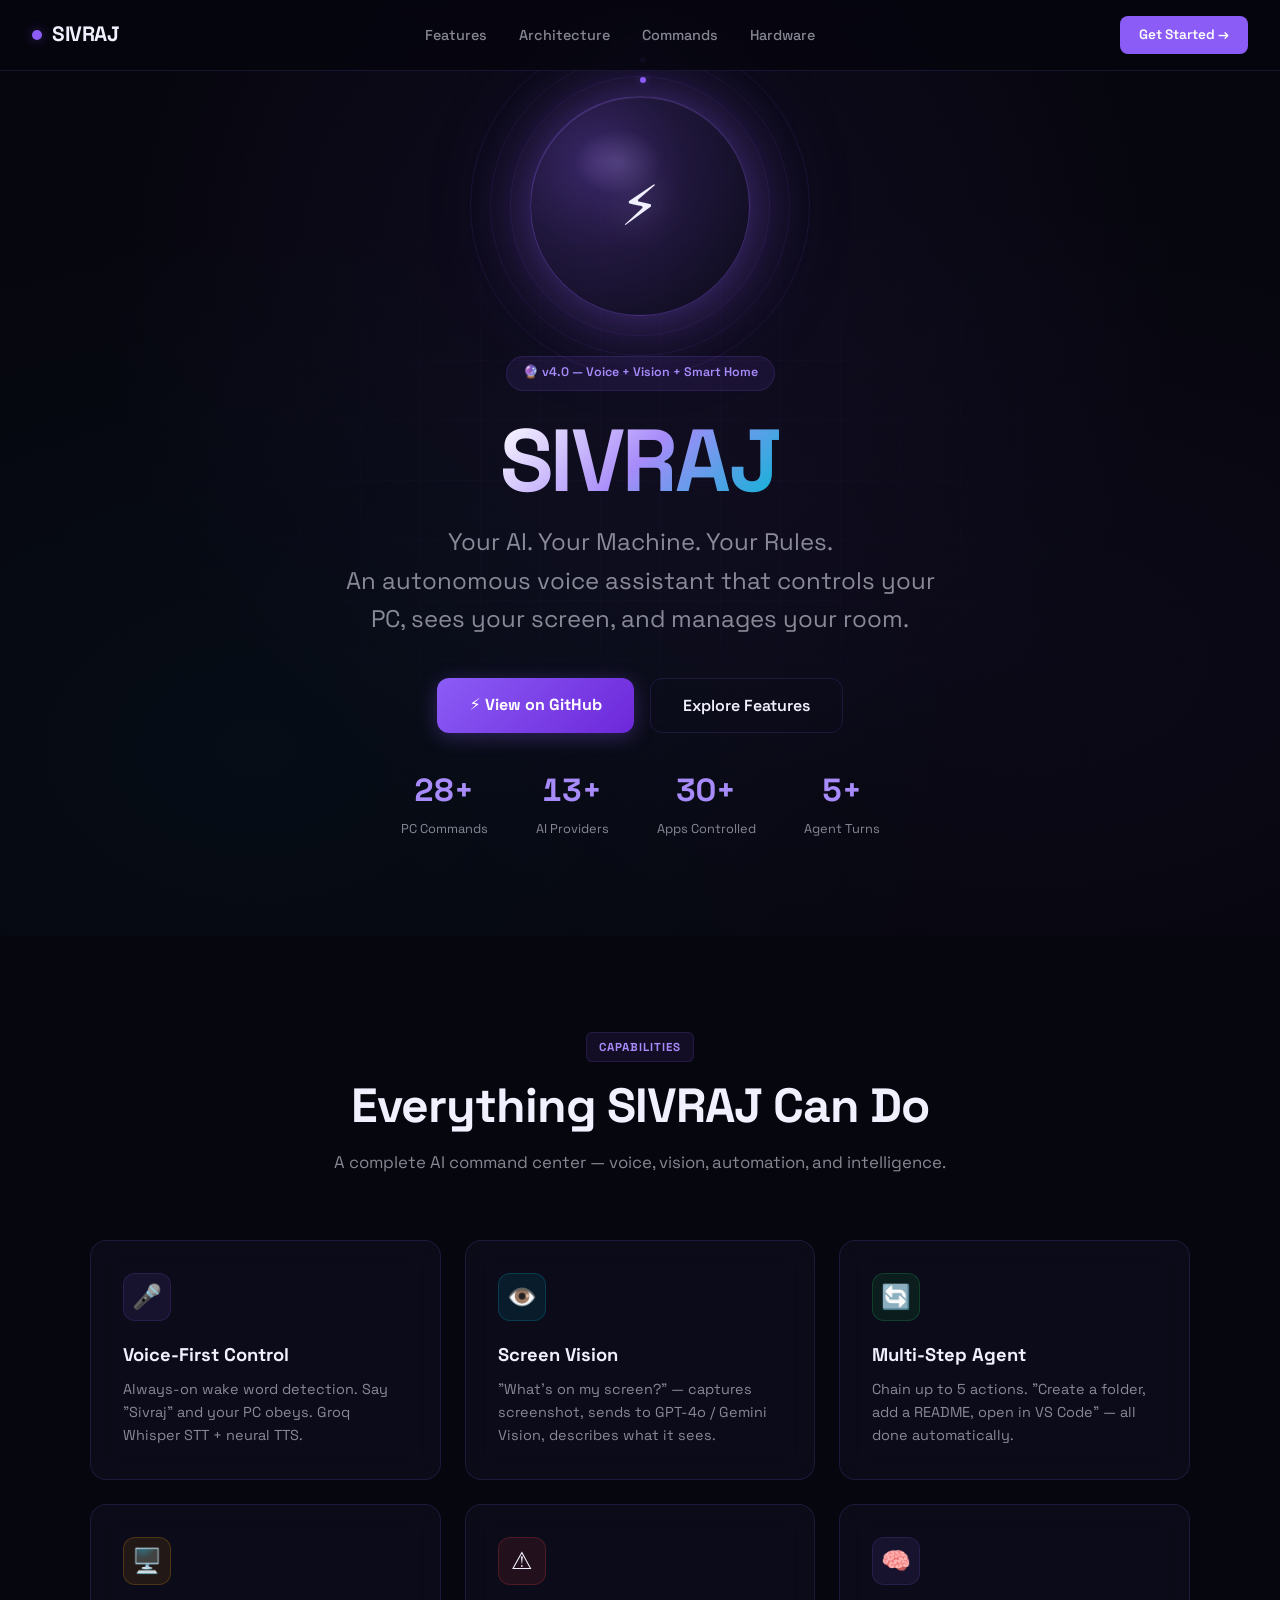
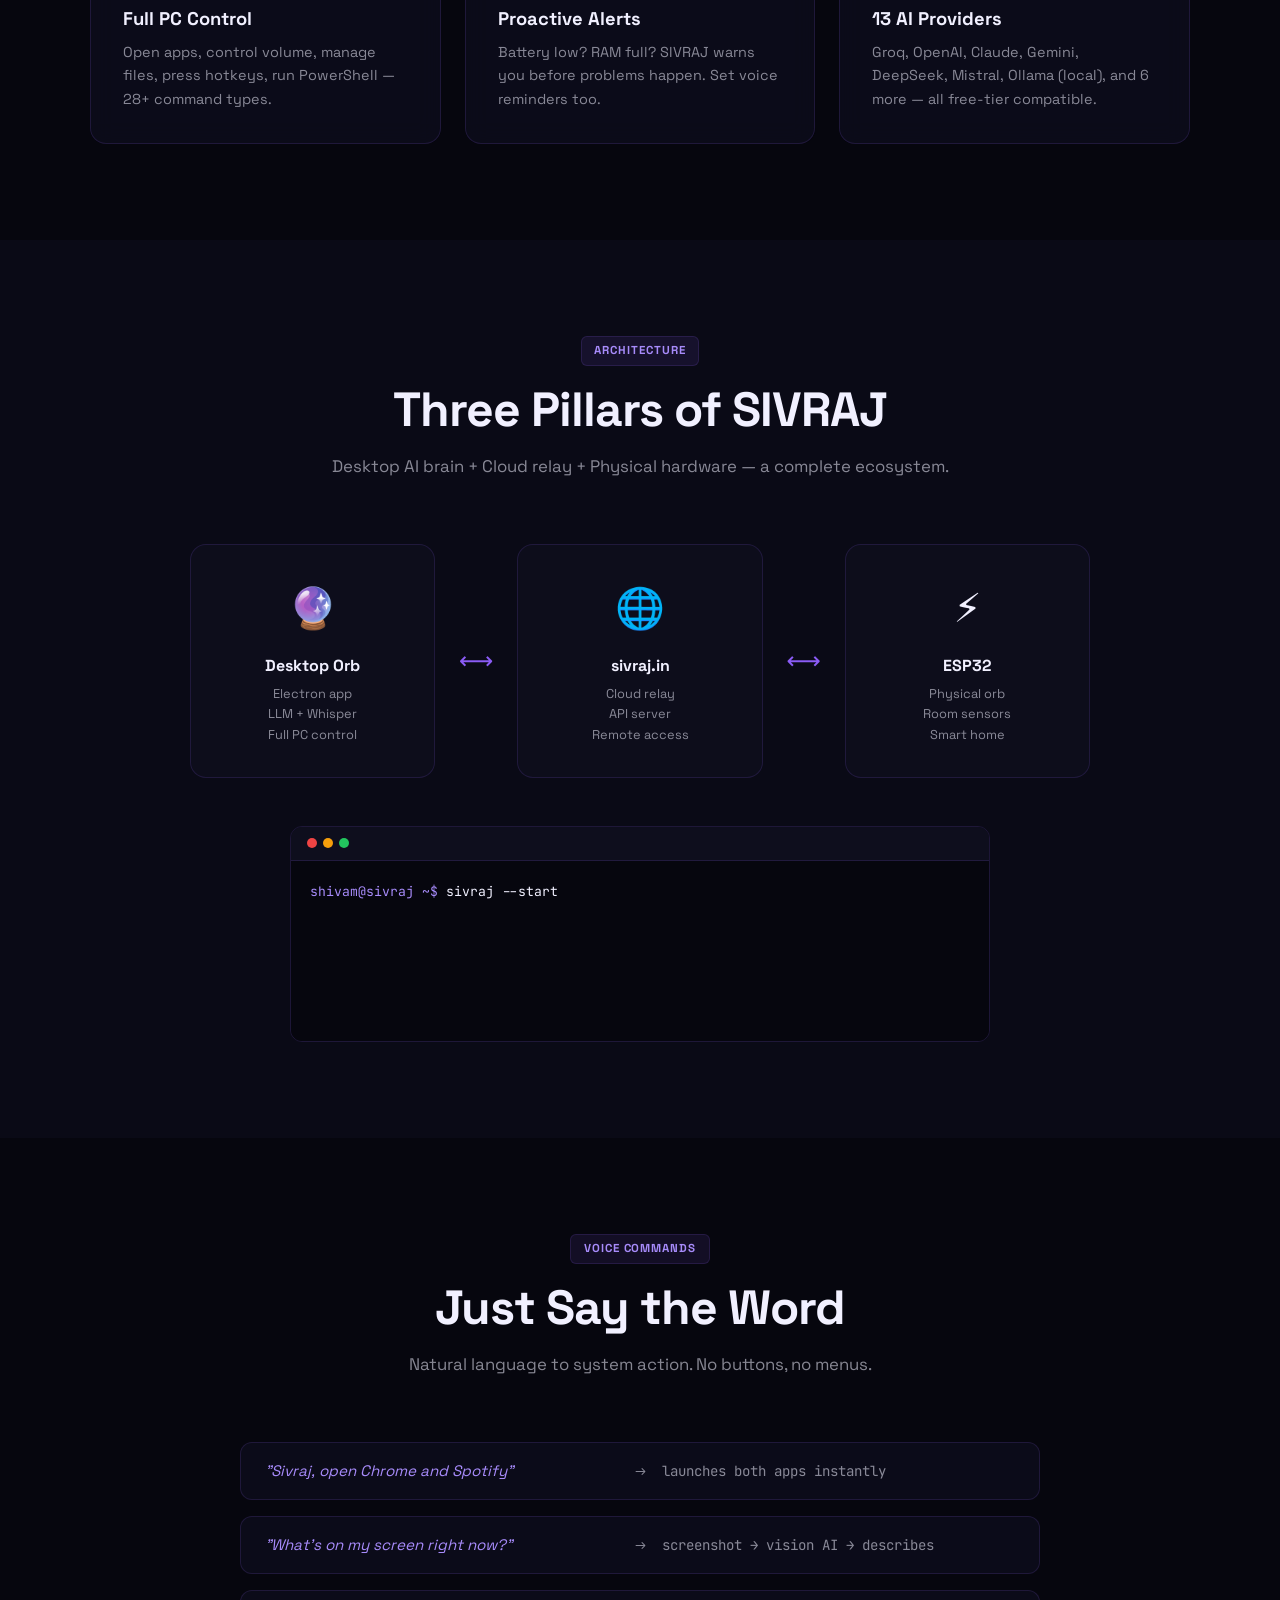
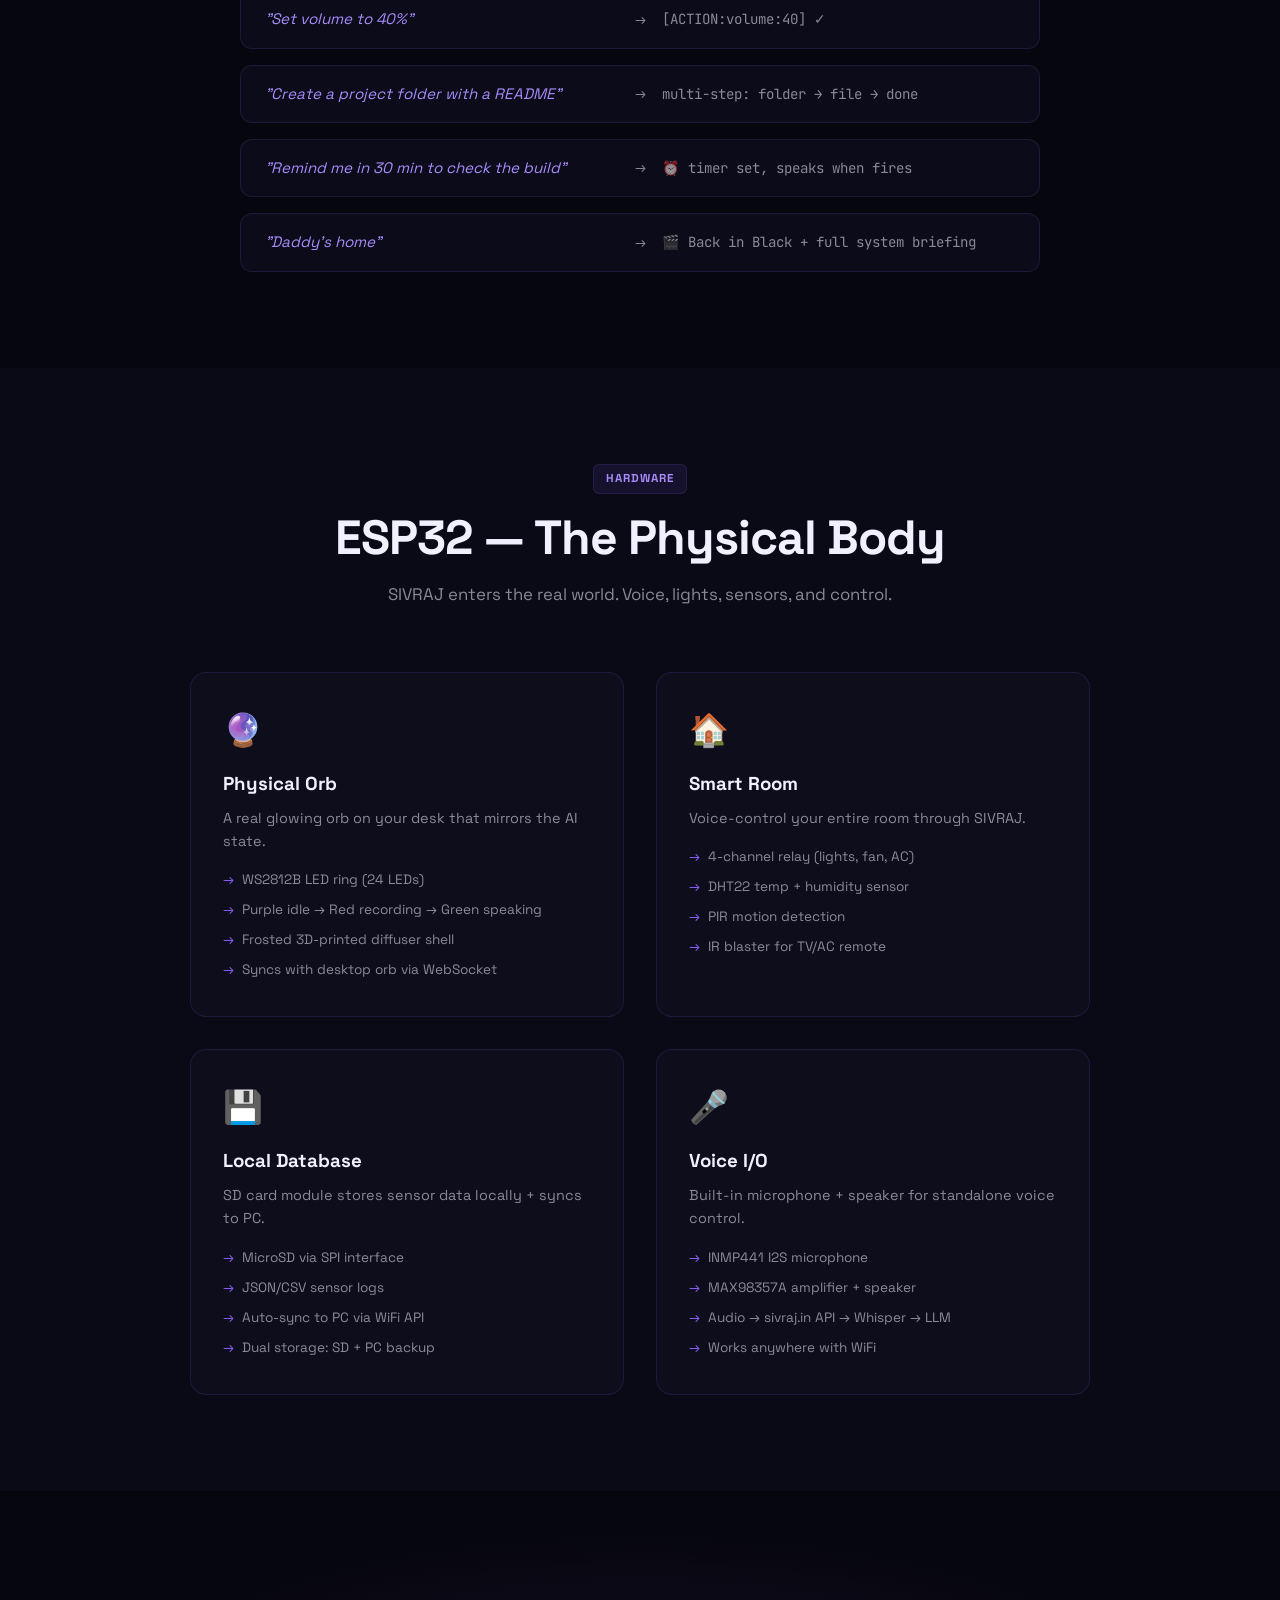
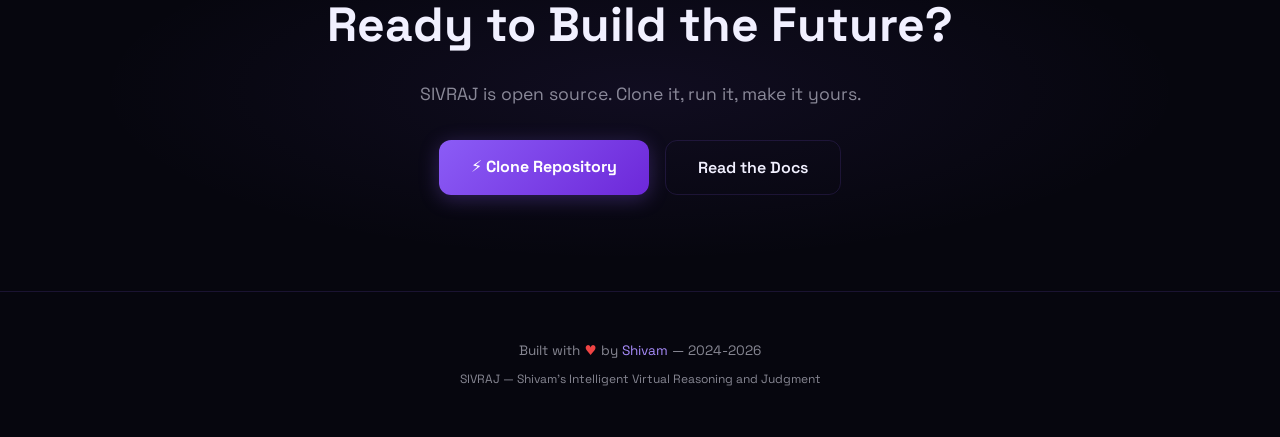
==== index.html @ 3f1afc7a "SIVRAJ landing page v1.0 - dark theme, animated orb, features showcase" ====
<!DOCTYPE html>
<html lang="en">
<head>
  <meta charset="UTF-8" />
  <meta name="viewport" content="width=device-width, initial-scale=1.0" />
  <title>SIVRAJ — Your AI. Your Machine. Your Rules.</title>
  <meta name="description" content="SIVRAJ is an autonomous voice-first AI system that controls your PC, your room, and your world. Built by Shivam." />
  <link rel="stylesheet" href="styles.css" />
  <link rel="icon" href="data:image/svg+xml,<svg xmlns='http://www.w3.org/2000/svg' viewBox='0 0 100 100'><text y='.9em' font-size='90'>🔮</text></svg>" />
</head>
<body>

<!-- ═══ NAV ═══ -->
<nav>
  <a href="#" class="nav-logo"><span class="dot"></span> SIVRAJ</a>
  <ul class="nav-links">
    <li><a href="#features">Features</a></li>
    <li><a href="#architecture">Architecture</a></li>
    <li><a href="#commands">Commands</a></li>
    <li><a href="#hardware">Hardware</a></li>
  </ul>
  <a href="#cta" class="nav-cta">Get Started →</a>
</nav>

<!-- ═══ HERO ═══ -->
<section class="hero">
  <div class="hero-bg"></div>
  <div class="hero-grid"></div>

  <div class="hero-orb-wrap">
    <div class="orb-ring orb-ring-1"></div>
    <div class="orb-ring orb-ring-2"></div>
    <div class="orb-ring orb-ring-3"></div>
    <div class="hero-orb">
      <span class="hero-orb-icon">⚡</span>
    </div>
  </div>

  <div class="hero-badge">🔮 v4.0 — Voice + Vision + Smart Home</div>

  <h1>SIVRAJ</h1>
  <p class="subtitle">Your AI. Your Machine. Your Rules.<br>An autonomous voice assistant that controls your PC, sees your screen, and manages your room.</p>

  <div class="hero-actions">
    <a href="https://github.com/shivam" class="btn-primary">⚡ View on GitHub</a>
    <a href="#features" class="btn-secondary">Explore Features</a>
  </div>

  <div class="stats-bar">
    <div class="stat">
      <div class="stat-num" data-count="28">0</div>
      <div class="stat-label">PC Commands</div>
    </div>
    <div class="stat">
      <div class="stat-num" data-count="13">0</div>
      <div class="stat-label">AI Providers</div>
    </div>
    <div class="stat">
      <div class="stat-num" data-count="30">0</div>
      <div class="stat-label">Apps Controlled</div>
    </div>
    <div class="stat">
      <div class="stat-num" data-count="5">0</div>
      <div class="stat-label">Agent Turns</div>
    </div>
  </div>
</section>

<!-- ═══ FEATURES ═══ -->
<section id="features">
  <div class="section-header reveal">
    <span class="section-tag">Capabilities</span>
    <h2>Everything SIVRAJ Can Do</h2>
    <p>A complete AI command center — voice, vision, automation, and intelligence.</p>
  </div>

  <div class="features-grid">
    <div class="feature-card reveal" data-color="purple">
      <div class="feature-icon">🎤</div>
      <h3>Voice-First Control</h3>
      <p>Always-on wake word detection. Say "Sivraj" and your PC obeys. Groq Whisper STT + neural TTS.</p>
    </div>
    <div class="feature-card reveal" data-color="cyan">
      <div class="feature-icon">👁️</div>
      <h3>Screen Vision</h3>
      <p>"What's on my screen?" — captures screenshot, sends to GPT-4o / Gemini Vision, describes what it sees.</p>
    </div>
    <div class="feature-card reveal" data-color="green">
      <div class="feature-icon">🔄</div>
      <h3>Multi-Step Agent</h3>
      <p>Chain up to 5 actions. "Create a folder, add a README, open in VS Code" — all done automatically.</p>
    </div>
    <div class="feature-card reveal" data-color="amber">
      <div class="feature-icon">🖥️</div>
      <h3>Full PC Control</h3>
      <p>Open apps, control volume, manage files, press hotkeys, run PowerShell — 28+ command types.</p>
    </div>
    <div class="feature-card reveal" data-color="red">
      <div class="feature-icon">⚠️</div>
      <h3>Proactive Alerts</h3>
      <p>Battery low? RAM full? SIVRAJ warns you before problems happen. Set voice reminders too.</p>
    </div>
    <div class="feature-card reveal" data-color="purple">
      <div class="feature-icon">🧠</div>
      <h3>13 AI Providers</h3>
      <p>Groq, OpenAI, Claude, Gemini, DeepSeek, Mistral, Ollama (local), and 6 more — all free-tier compatible.</p>
    </div>
  </div>
</section>

<!-- ═══ ARCHITECTURE ═══ -->
<section id="architecture" style="background: var(--bg2);">
  <div class="section-header reveal">
    <span class="section-tag">Architecture</span>
    <h2>Three Pillars of SIVRAJ</h2>
    <p>Desktop AI brain + Cloud relay + Physical hardware — a complete ecosystem.</p>
  </div>

  <div class="arch-visual reveal">
    <div class="arch-node">
      <span class="emoji">🔮</span>
      <h4>Desktop Orb</h4>
      <p>Electron app<br>LLM + Whisper<br>Full PC control</p>
    </div>
    <div class="arch-arrow">⟷</div>
    <div class="arch-node">
      <span class="emoji">🌐</span>
      <h4>sivraj.in</h4>
      <p>Cloud relay<br>API server<br>Remote access</p>
    </div>
    <div class="arch-arrow">⟷</div>
    <div class="arch-node">
      <span class="emoji">⚡</span>
      <h4>ESP32</h4>
      <p>Physical orb<br>Room sensors<br>Smart home</p>
    </div>
  </div>

  <div class="terminal reveal">
    <div class="terminal-header">
      <span class="terminal-dot r"></span>
      <span class="terminal-dot y"></span>
      <span class="terminal-dot g"></span>
    </div>
    <div class="terminal-body" id="terminalBody">
      <div><span class="prompt">shivam@sivraj ~$</span> <span class="cursor"></span></div>
    </div>
  </div>
</section>

<!-- ═══ COMMANDS ═══ -->
<section id="commands">
  <div class="section-header reveal">
    <span class="section-tag">Voice Commands</span>
    <h2>Just Say the Word</h2>
    <p>Natural language to system action. No buttons, no menus.</p>
  </div>

  <div class="commands-wrap">
    <div class="cmd-item reveal">
      <span class="cmd-voice">"Sivraj, open Chrome and Spotify"</span>
      <span class="cmd-arrow">→</span>
      <span class="cmd-result">launches both apps instantly</span>
    </div>
    <div class="cmd-item reveal">
      <span class="cmd-voice">"What's on my screen right now?"</span>
      <span class="cmd-arrow">→</span>
      <span class="cmd-result">screenshot → vision AI → describes</span>
    </div>
    <div class="cmd-item reveal">
      <span class="cmd-voice">"Set volume to 40%"</span>
      <span class="cmd-arrow">→</span>
      <span class="cmd-result">[ACTION:volume:40] ✓</span>
    </div>
    <div class="cmd-item reveal">
      <span class="cmd-voice">"Create a project folder with a README"</span>
      <span class="cmd-arrow">→</span>
      <span class="cmd-result">multi-step: folder → file → done</span>
    </div>
    <div class="cmd-item reveal">
      <span class="cmd-voice">"Remind me in 30 min to check the build"</span>
      <span class="cmd-arrow">→</span>
      <span class="cmd-result">⏰ timer set, speaks when fires</span>
    </div>
    <div class="cmd-item reveal">
      <span class="cmd-voice">"Daddy's home"</span>
      <span class="cmd-arrow">→</span>
      <span class="cmd-result">🎬 Back in Black + full system briefing</span>
    </div>
  </div>
</section>

<!-- ═══ HARDWARE ═══ -->
<section id="hardware" style="background: var(--bg2);">
  <div class="section-header reveal">
    <span class="section-tag">Hardware</span>
    <h2>ESP32 — The Physical Body</h2>
    <p>SIVRAJ enters the real world. Voice, lights, sensors, and control.</p>
  </div>

  <div class="esp-grid">
    <div class="esp-card reveal">
      <div class="emoji">🔮</div>
      <h3>Physical Orb</h3>
      <p>A real glowing orb on your desk that mirrors the AI state.</p>
      <ul>
        <li>WS2812B LED ring (24 LEDs)</li>
        <li>Purple idle → Red recording → Green speaking</li>
        <li>Frosted 3D-printed diffuser shell</li>
        <li>Syncs with desktop orb via WebSocket</li>
      </ul>
    </div>
    <div class="esp-card reveal">
      <div class="emoji">🏠</div>
      <h3>Smart Room</h3>
      <p>Voice-control your entire room through SIVRAJ.</p>
      <ul>
        <li>4-channel relay (lights, fan, AC)</li>
        <li>DHT22 temp + humidity sensor</li>
        <li>PIR motion detection</li>
        <li>IR blaster for TV/AC remote</li>
      </ul>
    </div>
    <div class="esp-card reveal">
      <div class="emoji">💾</div>
      <h3>Local Database</h3>
      <p>SD card module stores sensor data locally + syncs to PC.</p>
      <ul>
        <li>MicroSD via SPI interface</li>
        <li>JSON/CSV sensor logs</li>
        <li>Auto-sync to PC via WiFi API</li>
        <li>Dual storage: SD + PC backup</li>
      </ul>
    </div>
    <div class="esp-card reveal">
      <div class="emoji">🎤</div>
      <h3>Voice I/O</h3>
      <p>Built-in microphone + speaker for standalone voice control.</p>
      <ul>
        <li>INMP441 I2S microphone</li>
        <li>MAX98357A amplifier + speaker</li>
        <li>Audio → sivraj.in API → Whisper → LLM</li>
        <li>Works anywhere with WiFi</li>
      </ul>
    </div>
  </div>
</section>

<!-- ═══ CTA ═══ -->
<section class="cta-section" id="cta">
  <h2 class="reveal">Ready to Build the Future?</h2>
  <p class="reveal">SIVRAJ is open source. Clone it, run it, make it yours.</p>
  <div class="hero-actions reveal" style="justify-content: center;">
    <a href="https://github.com/shivam" class="btn-primary">⚡ Clone Repository</a>
    <a href="#features" class="btn-secondary">Read the Docs</a>
  </div>
</section>

<!-- ═══ FOOTER ═══ -->
<footer>
  <p>Built with <span class="heart">♥</span> by <a href="#">Shivam</a> — 2024-2026</p>
  <p style="margin-top: 0.5rem; font-size: 0.75rem;">SIVRAJ — Shivam's Intelligent Virtual Reasoning and Judgment</p>
</footer>

<script src="script.js"></script>
</body>
</html>
---- styles.css ----
/* ═══════════════════════════════════════════════════════════
   SIVRAJ.IN — Landing Page Styles
   Dark + Purple + Glassmorphism + Premium
   ═══════════════════════════════════════════════════════════ */

@import url('https://fonts.googleapis.com/css2?family=Space+Grotesk:wght@400;500;600;700;800&family=JetBrains+Mono:wght@400;500;700&display=swap');

*, *::before, *::after { box-sizing: border-box; margin: 0; padding: 0; }

:root {
  --bg: #06060e;
  --bg2: #0a0a16;
  --surface: rgba(15, 15, 30, 0.7);
  --border: rgba(139, 92, 246, 0.15);
  --purple: #8b5cf6;
  --purple-light: #a78bfa;
  --purple-glow: rgba(139, 92, 246, 0.4);
  --cyan: #06b6d4;
  --green: #22c55e;
  --amber: #f59e0b;
  --red: #ef4444;
  --text: #f1f0ff;
  --text-muted: rgba(241, 240, 255, 0.55);
  --font: 'Space Grotesk', system-ui, sans-serif;
  --mono: 'JetBrains Mono', monospace;
}

html { scroll-behavior: smooth; }

body {
  font-family: var(--font);
  background: var(--bg);
  color: var(--text);
  overflow-x: hidden;
  line-height: 1.6;
}

/* ── Nav ─────────────────────────────────── */
nav {
  position: fixed; top: 0; left: 0; right: 0; z-index: 100;
  padding: 1rem 2rem;
  display: flex; align-items: center; justify-content: space-between;
  background: rgba(6, 6, 14, 0.8);
  backdrop-filter: blur(20px);
  border-bottom: 1px solid var(--border);
  transition: background 0.3s;
}

.nav-logo {
  display: flex; align-items: center; gap: 10px;
  font-size: 1.3rem; font-weight: 800;
  letter-spacing: -0.02em;
  text-decoration: none; color: var(--text);
}

.nav-logo .dot {
  width: 10px; height: 10px; border-radius: 50%;
  background: var(--purple);
  box-shadow: 0 0 12px var(--purple-glow);
  animation: pulse-dot 2s ease-in-out infinite;
}

@keyframes pulse-dot {
  0%, 100% { box-shadow: 0 0 12px var(--purple-glow); }
  50% { box-shadow: 0 0 24px var(--purple-glow), 0 0 40px rgba(139,92,246,0.2); }
}

.nav-links { display: flex; gap: 2rem; list-style: none; }
.nav-links a {
  color: var(--text-muted); text-decoration: none;
  font-size: 0.9rem; font-weight: 500;
  transition: color 0.3s;
}
.nav-links a:hover { color: var(--purple-light); }

.nav-cta {
  padding: 0.5rem 1.2rem; border-radius: 8px;
  background: var(--purple); color: white;
  font-weight: 600; font-size: 0.85rem;
  text-decoration: none; border: none; cursor: pointer;
  transition: all 0.3s;
}
.nav-cta:hover {
  background: var(--purple-light);
  box-shadow: 0 0 20px var(--purple-glow);
}

/* ── Hero ─────────────────────────────────── */
.hero {
  position: relative;
  min-height: 100vh;
  display: flex; flex-direction: column;
  align-items: center; justify-content: center;
  text-align: center;
  padding: 6rem 2rem 4rem;
  overflow: hidden;
}

.hero-bg {
  position: absolute; inset: 0; z-index: 0;
  background: radial-gradient(ellipse at 50% 30%, rgba(139,92,246,0.08) 0%, transparent 60%),
              radial-gradient(ellipse at 20% 80%, rgba(6,182,212,0.04) 0%, transparent 50%),
              radial-gradient(ellipse at 80% 70%, rgba(139,92,246,0.04) 0%, transparent 50%);
}

.hero-grid {
  position: absolute; inset: 0; z-index: 0;
  background-image:
    linear-gradient(rgba(139,92,246,0.03) 1px, transparent 1px),
    linear-gradient(90deg, rgba(139,92,246,0.03) 1px, transparent 1px);
  background-size: 60px 60px;
  mask-image: radial-gradient(ellipse at center, black 20%, transparent 70%);
}

/* Animated Orb */
.hero-orb-wrap {
  position: relative; z-index: 1;
  width: 220px; height: 220px;
  margin-bottom: 2.5rem;
}

.hero-orb {
  width: 100%; height: 100%; border-radius: 50%;
  background: radial-gradient(ellipse at 30% 30%,
    rgba(139,92,246,0.35) 0%, rgba(139,92,246,0.15) 40%, rgba(10,10,22,0.9) 100%);
  border: 1.5px solid rgba(139,92,246,0.35);
  box-shadow:
    0 0 60px rgba(139,92,246,0.4),
    0 0 120px rgba(139,92,246,0.15),
    inset 0 1px 0 rgba(200,180,255,0.12);
  animation: orb-float 6s ease-in-out infinite, orb-glow 4s ease-in-out infinite;
  display: flex; align-items: center; justify-content: center;
}

.hero-orb::before {
  content: ''; position: absolute;
  top: 15%; left: 20%; width: 40%; height: 30%;
  background: radial-gradient(ellipse, rgba(200,180,255,0.2) 0%, transparent 70%);
  border-radius: 50%;
}

.hero-orb-icon { font-size: 3.5rem; filter: drop-shadow(0 0 20px rgba(200,180,255,0.8)); }

.orb-ring {
  position: absolute; border-radius: 50%;
  border: 1px solid rgba(139,92,246,0.1);
  top: 50%; left: 50%; transform: translate(-50%, -50%);
  animation: ring-spin 12s linear infinite;
}
.orb-ring-1 { width: 260px; height: 260px; }
.orb-ring-2 { width: 300px; height: 300px; animation-duration: 18s; animation-direction: reverse; }
.orb-ring-3 { width: 340px; height: 340px; animation-duration: 25s; }

.orb-ring::after {
  content: ''; position: absolute;
  width: 6px; height: 6px; border-radius: 50%;
  background: var(--purple); top: 0; left: 50%;
  box-shadow: 0 0 10px var(--purple-glow);
}

@keyframes orb-float {
  0%, 100% { transform: translateY(0); }
  50% { transform: translateY(-12px); }
}
@keyframes orb-glow {
  0%, 100% { box-shadow: 0 0 60px rgba(139,92,246,0.4), 0 0 120px rgba(139,92,246,0.15); }
  50% { box-shadow: 0 0 80px rgba(139,92,246,0.6), 0 0 160px rgba(139,92,246,0.25); }
}
@keyframes ring-spin { from { transform: translate(-50%,-50%) rotate(0deg); } to { transform: translate(-50%,-50%) rotate(360deg); } }

.hero-badge {
  display: inline-flex; align-items: center; gap: 8px;
  padding: 0.4rem 1rem; border-radius: 50px;
  background: rgba(139,92,246,0.1); border: 1px solid var(--border);
  font-size: 0.78rem; font-weight: 600; color: var(--purple-light);
  margin-bottom: 1.5rem; z-index: 1;
  animation: fadeUp 0.6s ease both 0.3s;
}

.hero h1 {
  font-size: clamp(3rem, 7vw, 5.5rem);
  font-weight: 800; letter-spacing: -0.03em;
  line-height: 1.05; z-index: 1;
  background: linear-gradient(135deg, #fff 0%, var(--purple-light) 50%, var(--cyan) 100%);
  -webkit-background-clip: text; -webkit-text-fill-color: transparent;
  animation: fadeUp 0.6s ease both 0.5s;
}

.hero .subtitle {
  font-size: clamp(1.1rem, 2.5vw, 1.5rem);
  color: var(--text-muted); max-width: 600px;
  margin: 1rem auto 2.5rem; z-index: 1;
  animation: fadeUp 0.6s ease both 0.7s;
}

.hero-actions {
  display: flex; gap: 1rem; z-index: 1;
  animation: fadeUp 0.6s ease both 0.9s;
}

.btn-primary {
  padding: 0.85rem 2rem; border-radius: 12px;
  background: linear-gradient(135deg, var(--purple), #6d28d9);
  color: white; font-weight: 700; font-size: 1rem;
  text-decoration: none; border: none; cursor: pointer;
  transition: all 0.3s;
  box-shadow: 0 4px 20px rgba(139,92,246,0.3);
}
.btn-primary:hover {
  transform: translateY(-2px);
  box-shadow: 0 8px 30px rgba(139,92,246,0.5);
}

.btn-secondary {
  padding: 0.85rem 2rem; border-radius: 12px;
  background: transparent; color: var(--text);
  font-weight: 600; font-size: 1rem;
  text-decoration: none; border: 1px solid var(--border);
  cursor: pointer; transition: all 0.3s;
}
.btn-secondary:hover {
  border-color: var(--purple);
  background: rgba(139,92,246,0.08);
}

@keyframes fadeUp {
  from { opacity: 0; transform: translateY(20px); }
  to { opacity: 1; transform: translateY(0); }
}

/* ── Stats Bar ─────────────────────────────── */
.stats-bar {
  display: flex; justify-content: center; gap: 3rem;
  padding: 2rem; z-index: 1;
  animation: fadeUp 0.6s ease both 1.1s;
}

.stat { text-align: center; }
.stat-num {
  font-size: 2rem; font-weight: 800;
  color: var(--purple-light);
  font-variant-numeric: tabular-nums;
}
.stat-label { font-size: 0.8rem; color: var(--text-muted); margin-top: 0.2rem; }

/* ── Section Base ────────────────────────── */
section { padding: 6rem 2rem; position: relative; }

.section-header {
  text-align: center; max-width: 650px; margin: 0 auto 4rem;
}
.section-tag {
  display: inline-block; padding: 0.3rem 0.8rem;
  border-radius: 6px; font-size: 0.72rem; font-weight: 700;
  letter-spacing: 0.08em; text-transform: uppercase;
  background: rgba(139,92,246,0.1); color: var(--purple-light);
  border: 1px solid var(--border); margin-bottom: 1rem;
}
.section-header h2 {
  font-size: clamp(2rem, 4vw, 3rem); font-weight: 800;
  letter-spacing: -0.02em; line-height: 1.15;
}
.section-header p {
  color: var(--text-muted); margin-top: 1rem; font-size: 1.05rem;
}

/* ── Features Grid ────────────────────────── */
.features-grid {
  display: grid; grid-template-columns: repeat(auto-fit, minmax(300px, 1fr));
  gap: 1.5rem; max-width: 1100px; margin: 0 auto;
}

.feature-card {
  padding: 2rem; border-radius: 16px;
  background: var(--surface);
  border: 1px solid var(--border);
  backdrop-filter: blur(12px);
  transition: all 0.4s;
  position: relative; overflow: hidden;
}
.feature-card::before {
  content: ''; position: absolute; top: 0; left: 0; right: 0; height: 2px;
  background: linear-gradient(90deg, transparent, var(--purple), transparent);
  opacity: 0; transition: opacity 0.4s;
}
.feature-card:hover {
  border-color: rgba(139,92,246,0.3);
  transform: translateY(-4px);
  box-shadow: 0 12px 40px rgba(139,92,246,0.1);
}
.feature-card:hover::before { opacity: 1; }

.feature-icon {
  width: 48px; height: 48px; border-radius: 12px;
  display: flex; align-items: center; justify-content: center;
  font-size: 1.5rem; margin-bottom: 1.2rem;
  background: rgba(139,92,246,0.1); border: 1px solid var(--border);
}

.feature-card h3 {
  font-size: 1.15rem; font-weight: 700; margin-bottom: 0.5rem;
}
.feature-card p { color: var(--text-muted); font-size: 0.9rem; line-height: 1.6; }

/* Color variants */
.feature-card[data-color="cyan"] .feature-icon { background: rgba(6,182,212,0.1); border-color: rgba(6,182,212,0.2); }
.feature-card[data-color="green"] .feature-icon { background: rgba(34,197,94,0.1); border-color: rgba(34,197,94,0.2); }
.feature-card[data-color="amber"] .feature-icon { background: rgba(245,158,11,0.1); border-color: rgba(245,158,11,0.2); }
.feature-card[data-color="red"] .feature-icon { background: rgba(239,68,68,0.1); border-color: rgba(239,68,68,0.2); }

/* ── Architecture Section ────────────────── */
.arch-visual {
  max-width: 900px; margin: 0 auto;
  display: grid; grid-template-columns: 1fr auto 1fr auto 1fr; gap: 1.5rem;
  align-items: center;
}

.arch-node {
  padding: 2rem; border-radius: 16px; text-align: center;
  background: var(--surface); border: 1px solid var(--border);
}
.arch-node .emoji { font-size: 2.5rem; margin-bottom: 0.8rem; display: block; }
.arch-node h4 { font-weight: 700; margin-bottom: 0.3rem; }
.arch-node p { font-size: 0.8rem; color: var(--text-muted); }

.arch-arrow {
  font-size: 1.5rem; color: var(--purple);
  text-align: center; animation: arrow-pulse 2s ease-in-out infinite;
}
@keyframes arrow-pulse {
  0%, 100% { opacity: 0.4; } 50% { opacity: 1; }
}

/* ── Commands Showcase ─────────────────── */
.commands-wrap {
  max-width: 800px; margin: 0 auto;
  display: flex; flex-direction: column; gap: 1rem;
}

.cmd-item {
  display: flex; align-items: center; gap: 1rem;
  padding: 1rem 1.5rem; border-radius: 12px;
  background: var(--surface); border: 1px solid var(--border);
  transition: all 0.3s;
}
.cmd-item:hover {
  border-color: rgba(139,92,246,0.3);
  background: rgba(139,92,246,0.05);
}

.cmd-voice {
  flex: 1; font-size: 0.95rem;
  color: var(--purple-light); font-style: italic;
}
.cmd-arrow { color: var(--text-muted); font-size: 0.85rem; }
.cmd-result { flex: 1; font-size: 0.88rem; color: var(--text-muted); font-family: var(--mono); }

/* ── Terminal Demo ─────────────────────── */
.terminal {
  max-width: 700px; margin: 3rem auto 0;
  border-radius: 12px; overflow: hidden;
  border: 1px solid var(--border);
}
.terminal-header {
  display: flex; align-items: center; gap: 6px;
  padding: 0.7rem 1rem; background: rgba(15,15,30,0.9);
  border-bottom: 1px solid var(--border);
}
.terminal-dot { width: 10px; height: 10px; border-radius: 50%; }
.terminal-dot.r { background: #ef4444; }
.terminal-dot.y { background: #f59e0b; }
.terminal-dot.g { background: #22c55e; }

.terminal-body {
  padding: 1.2rem; background: rgba(6,6,14,0.95);
  font-family: var(--mono); font-size: 0.82rem;
  min-height: 180px; line-height: 1.8;
}
.terminal-body .prompt { color: var(--purple-light); }
.terminal-body .response { color: var(--text-muted); }
.terminal-body .action { color: var(--green); }
.terminal-body .cursor {
  display: inline-block; width: 8px; height: 16px;
  background: var(--purple-light); animation: blink 1s step-end infinite;
  vertical-align: text-bottom; margin-left: 2px;
}
@keyframes blink { 0%, 100% { opacity: 1; } 50% { opacity: 0; } }

/* ── ESP32 Section ──────────────────────── */
.esp-grid {
  display: grid; grid-template-columns: 1fr 1fr;
  gap: 2rem; max-width: 900px; margin: 0 auto;
}

.esp-card {
  padding: 2rem; border-radius: 16px;
  background: var(--surface); border: 1px solid var(--border);
}
.esp-card .emoji { font-size: 2rem; margin-bottom: 0.8rem; }
.esp-card h3 { font-weight: 700; margin-bottom: 0.5rem; }
.esp-card p { color: var(--text-muted); font-size: 0.9rem; }
.esp-card ul {
  list-style: none; margin-top: 0.8rem;
}
.esp-card ul li {
  color: var(--text-muted); font-size: 0.85rem;
  padding: 0.25rem 0; display: flex; align-items: center; gap: 0.5rem;
}
.esp-card ul li::before { content: '→'; color: var(--purple); }

/* ── CTA Section ──────────────────────── */
.cta-section {
  text-align: center; padding: 6rem 2rem;
  position: relative;
}
.cta-section::before {
  content: ''; position: absolute; inset: 0;
  background: radial-gradient(ellipse at 50% 50%, rgba(139,92,246,0.08), transparent 60%);
}
.cta-section h2 {
  font-size: clamp(2rem, 4vw, 3rem); font-weight: 800;
  margin-bottom: 1rem; position: relative;
}
.cta-section p {
  color: var(--text-muted); margin-bottom: 2rem;
  font-size: 1.1rem; position: relative;
}

/* ── Footer ───────────────────────────── */
footer {
  padding: 3rem 2rem; text-align: center;
  border-top: 1px solid var(--border);
}
footer p { color: var(--text-muted); font-size: 0.85rem; }
footer a { color: var(--purple-light); text-decoration: none; }
footer .heart { color: var(--red); }

/* ── Scroll Animations ──────────────────── */
.reveal {
  opacity: 0; transform: translateY(30px);
  transition: all 0.6s cubic-bezier(0.16, 1, 0.3, 1);
}
.reveal.visible {
  opacity: 1; transform: translateY(0);
}

/* ── Responsive ──────────────────────────── */
@media (max-width: 768px) {
  .nav-links { display: none; }
  .stats-bar { flex-wrap: wrap; gap: 1.5rem; }
  .arch-visual { grid-template-columns: 1fr; }
  .arch-arrow { transform: rotate(90deg); }
  .esp-grid { grid-template-columns: 1fr; }
  .hero-orb-wrap { width: 160px; height: 160px; }
  .orb-ring-1 { width: 200px; height: 200px; }
  .orb-ring-2 { width: 230px; height: 230px; }
  .orb-ring-3 { width: 260px; height: 260px; }
}
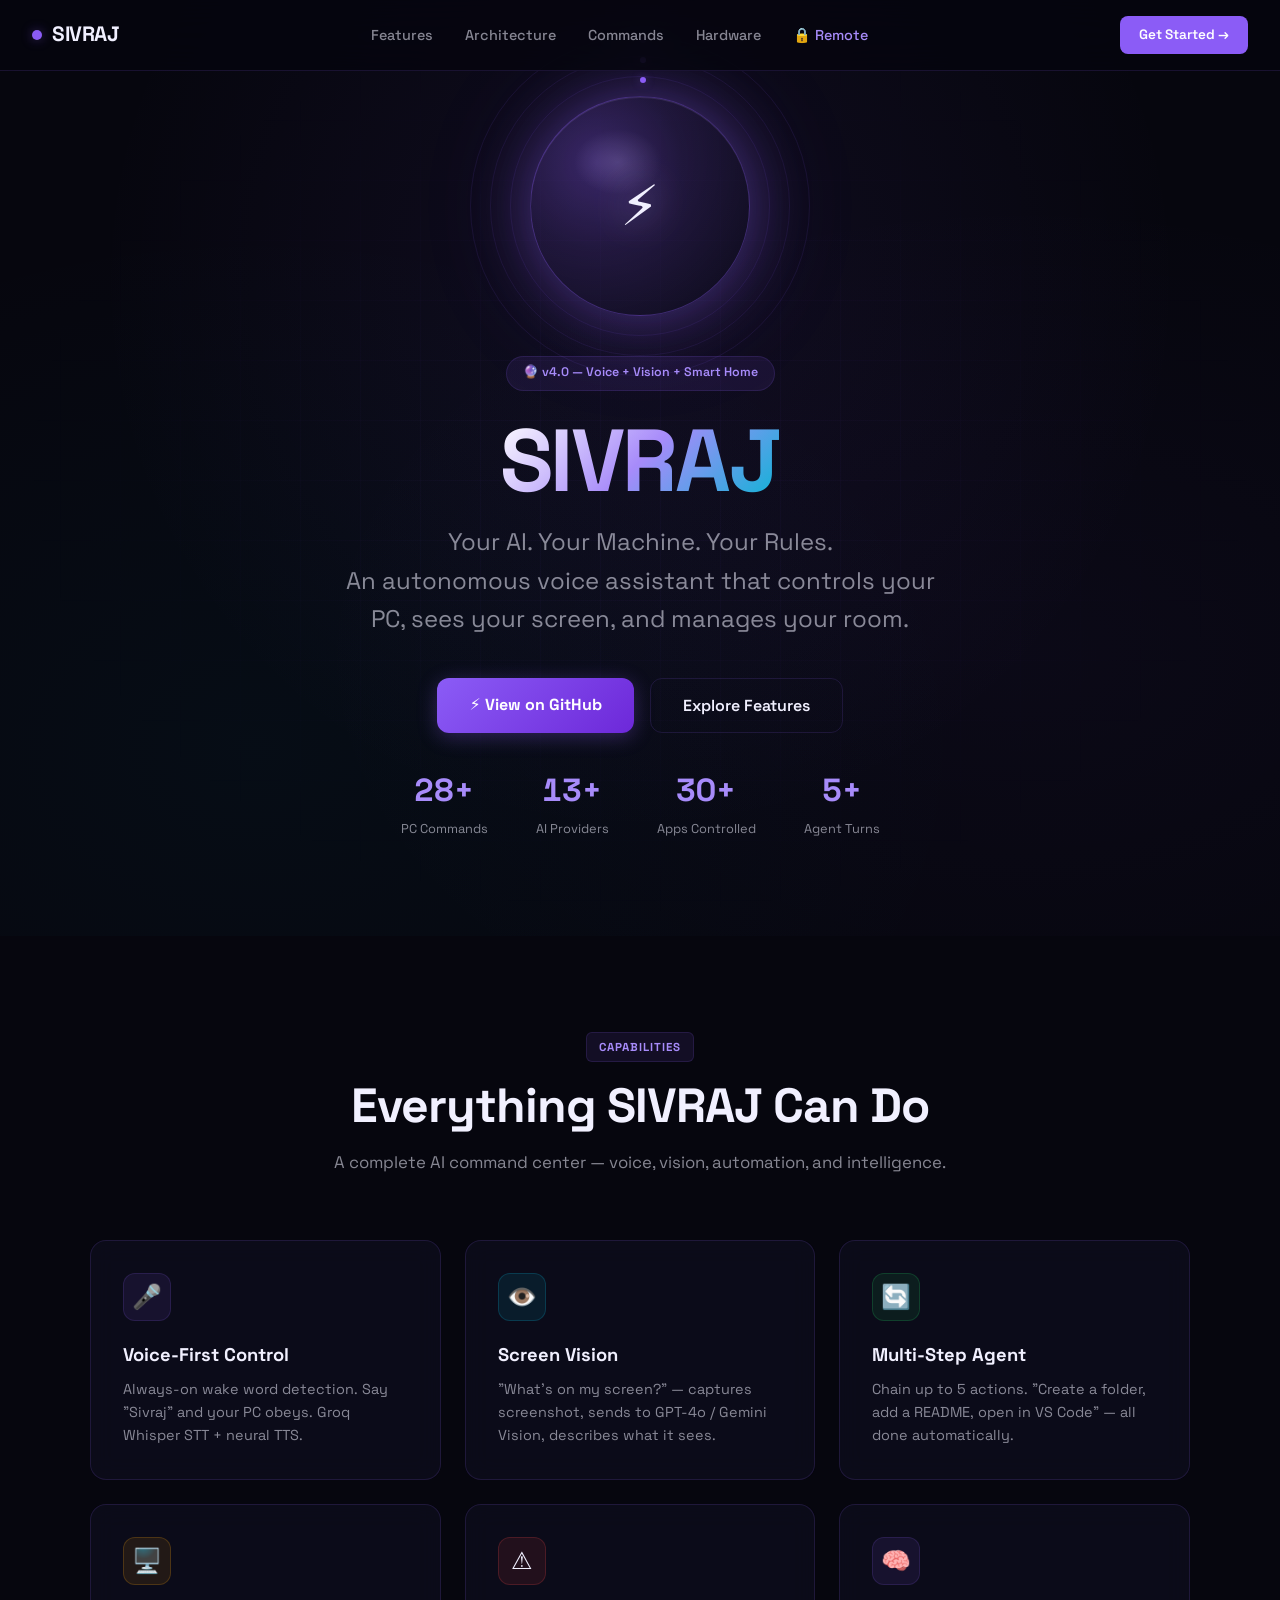
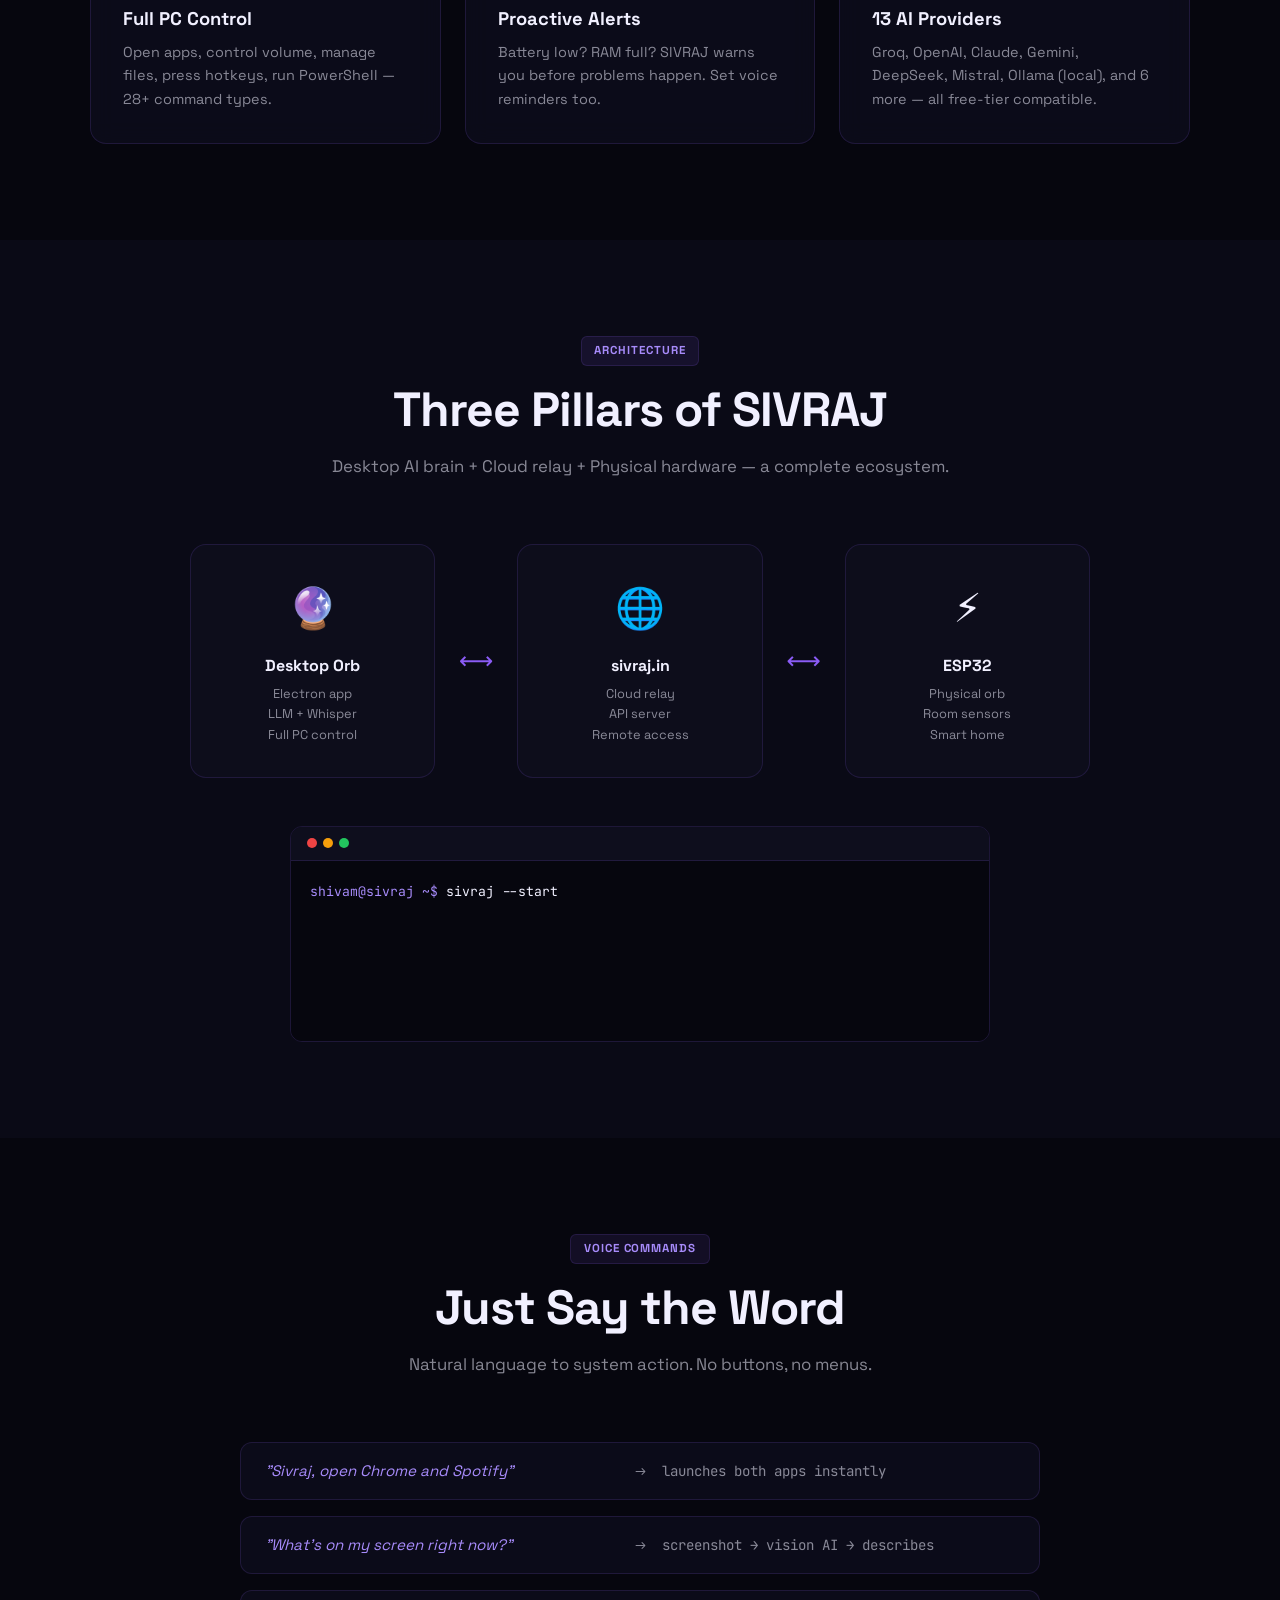
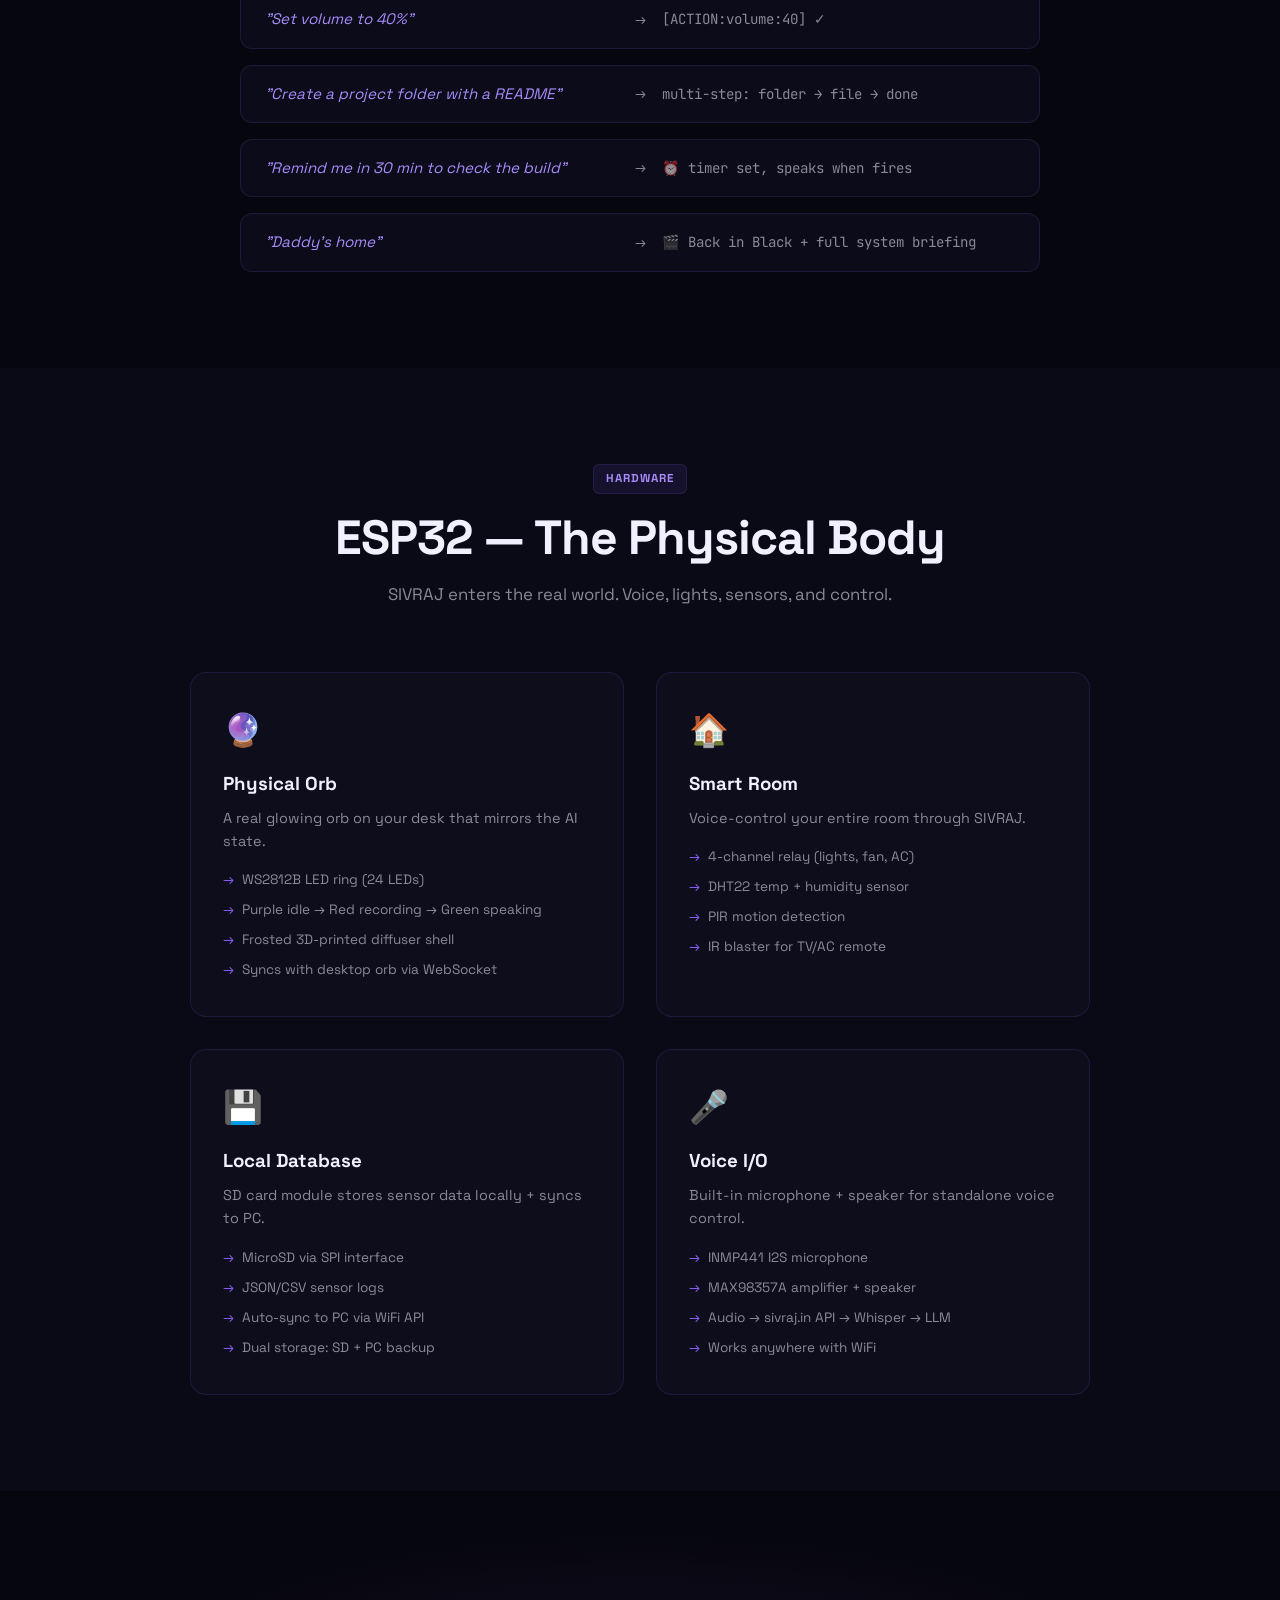
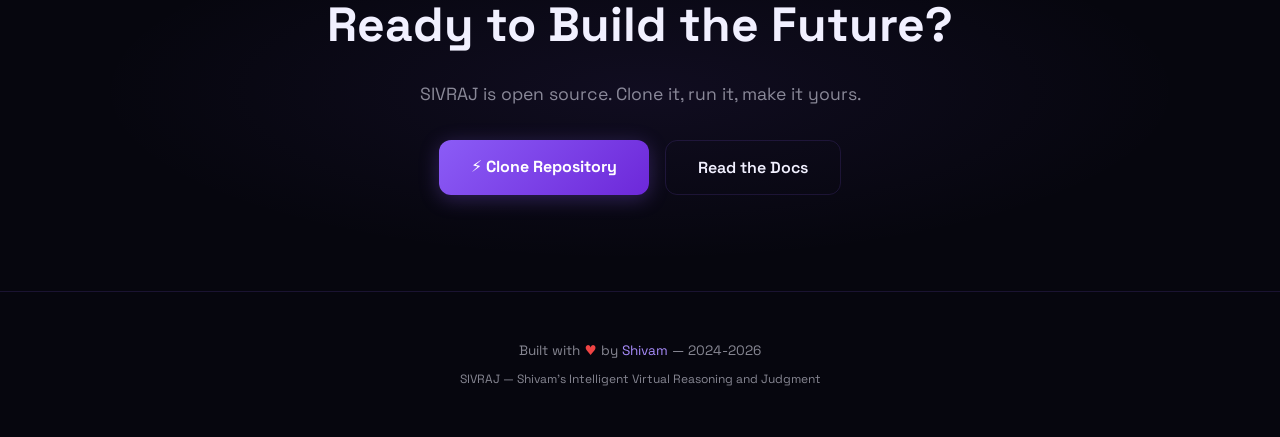
==== commit 7ccaf652: "Add remote command center (Firebase relay) + nav link" ====
--- a/index.html
+++ b/index.html
@@ -18,6 +18,7 @@
     <li><a href="#architecture">Architecture</a></li>
     <li><a href="#commands">Commands</a></li>
     <li><a href="#hardware">Hardware</a></li>
+    <li><a href="remote.html" style="color: var(--purple-light);">🔒 Remote</a></li>
   </ul>
   <a href="#cta" class="nav-cta">Get Started →</a>
 </nav>
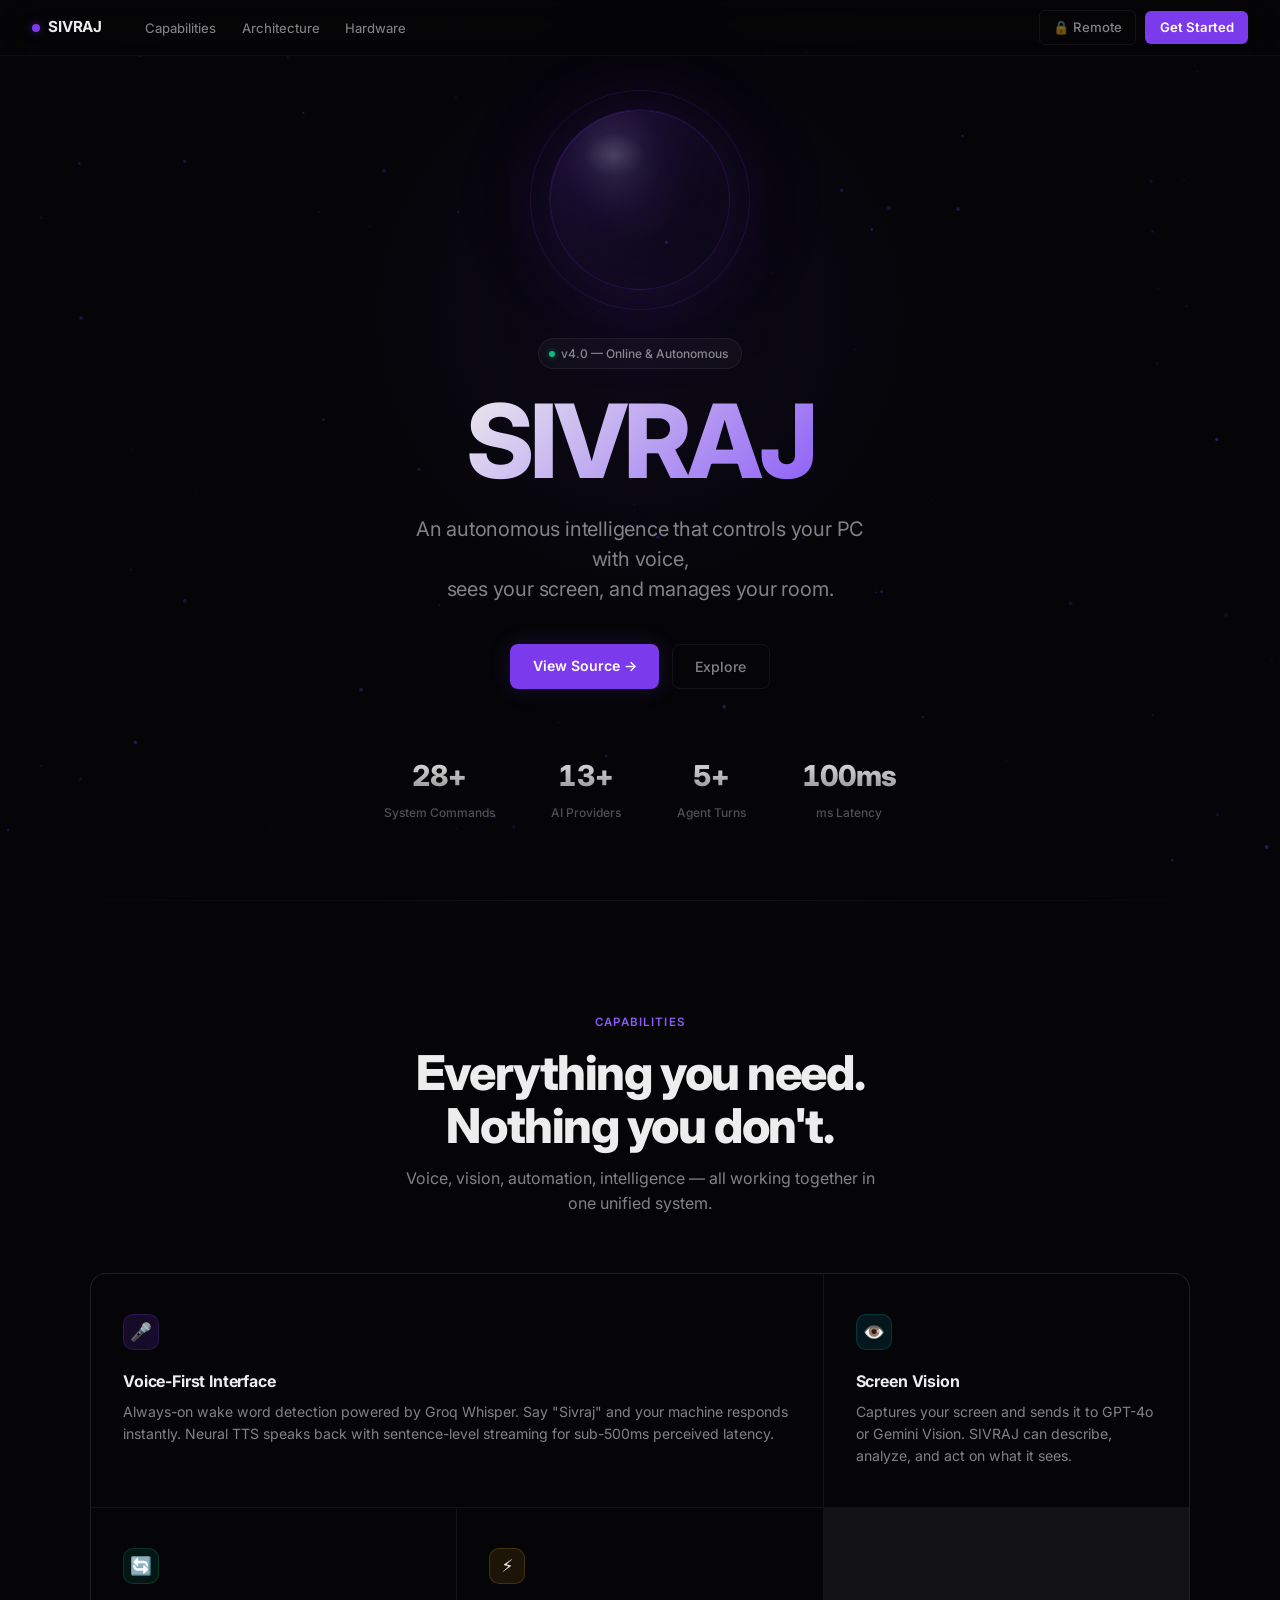
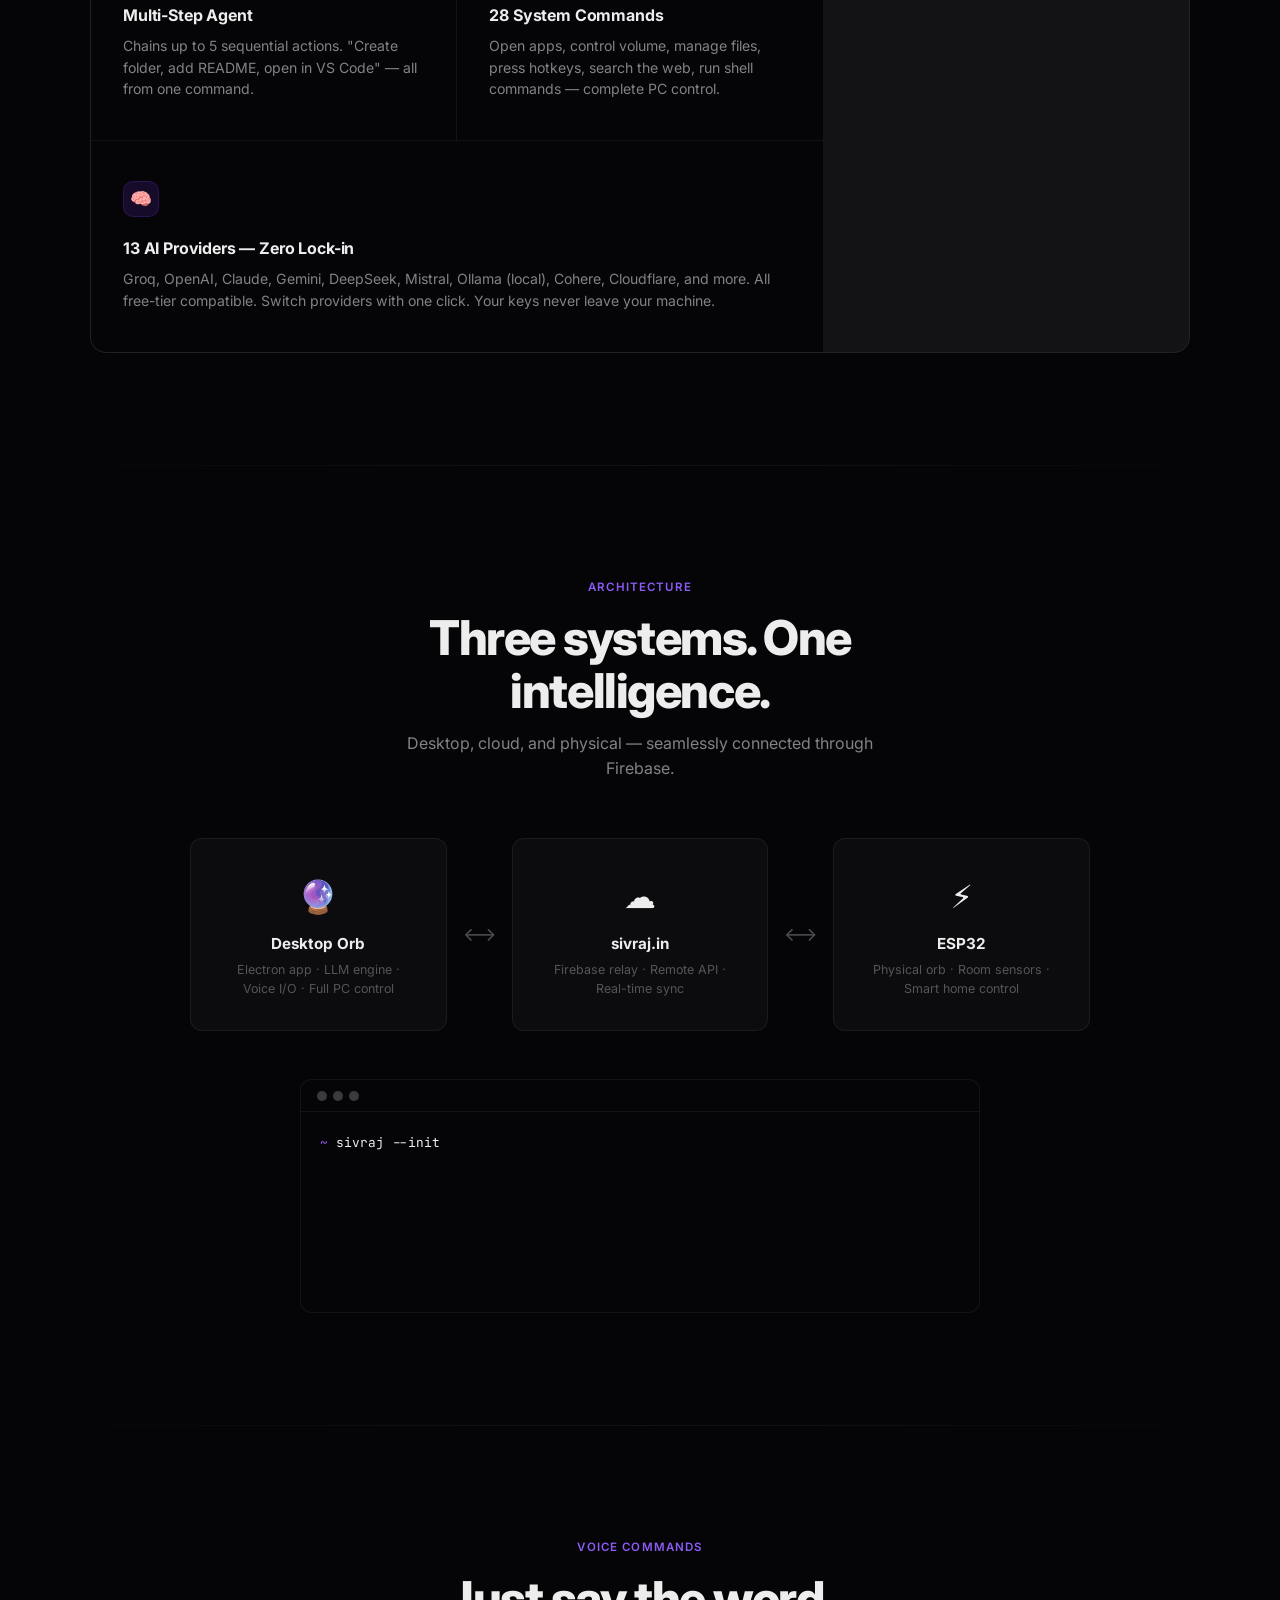
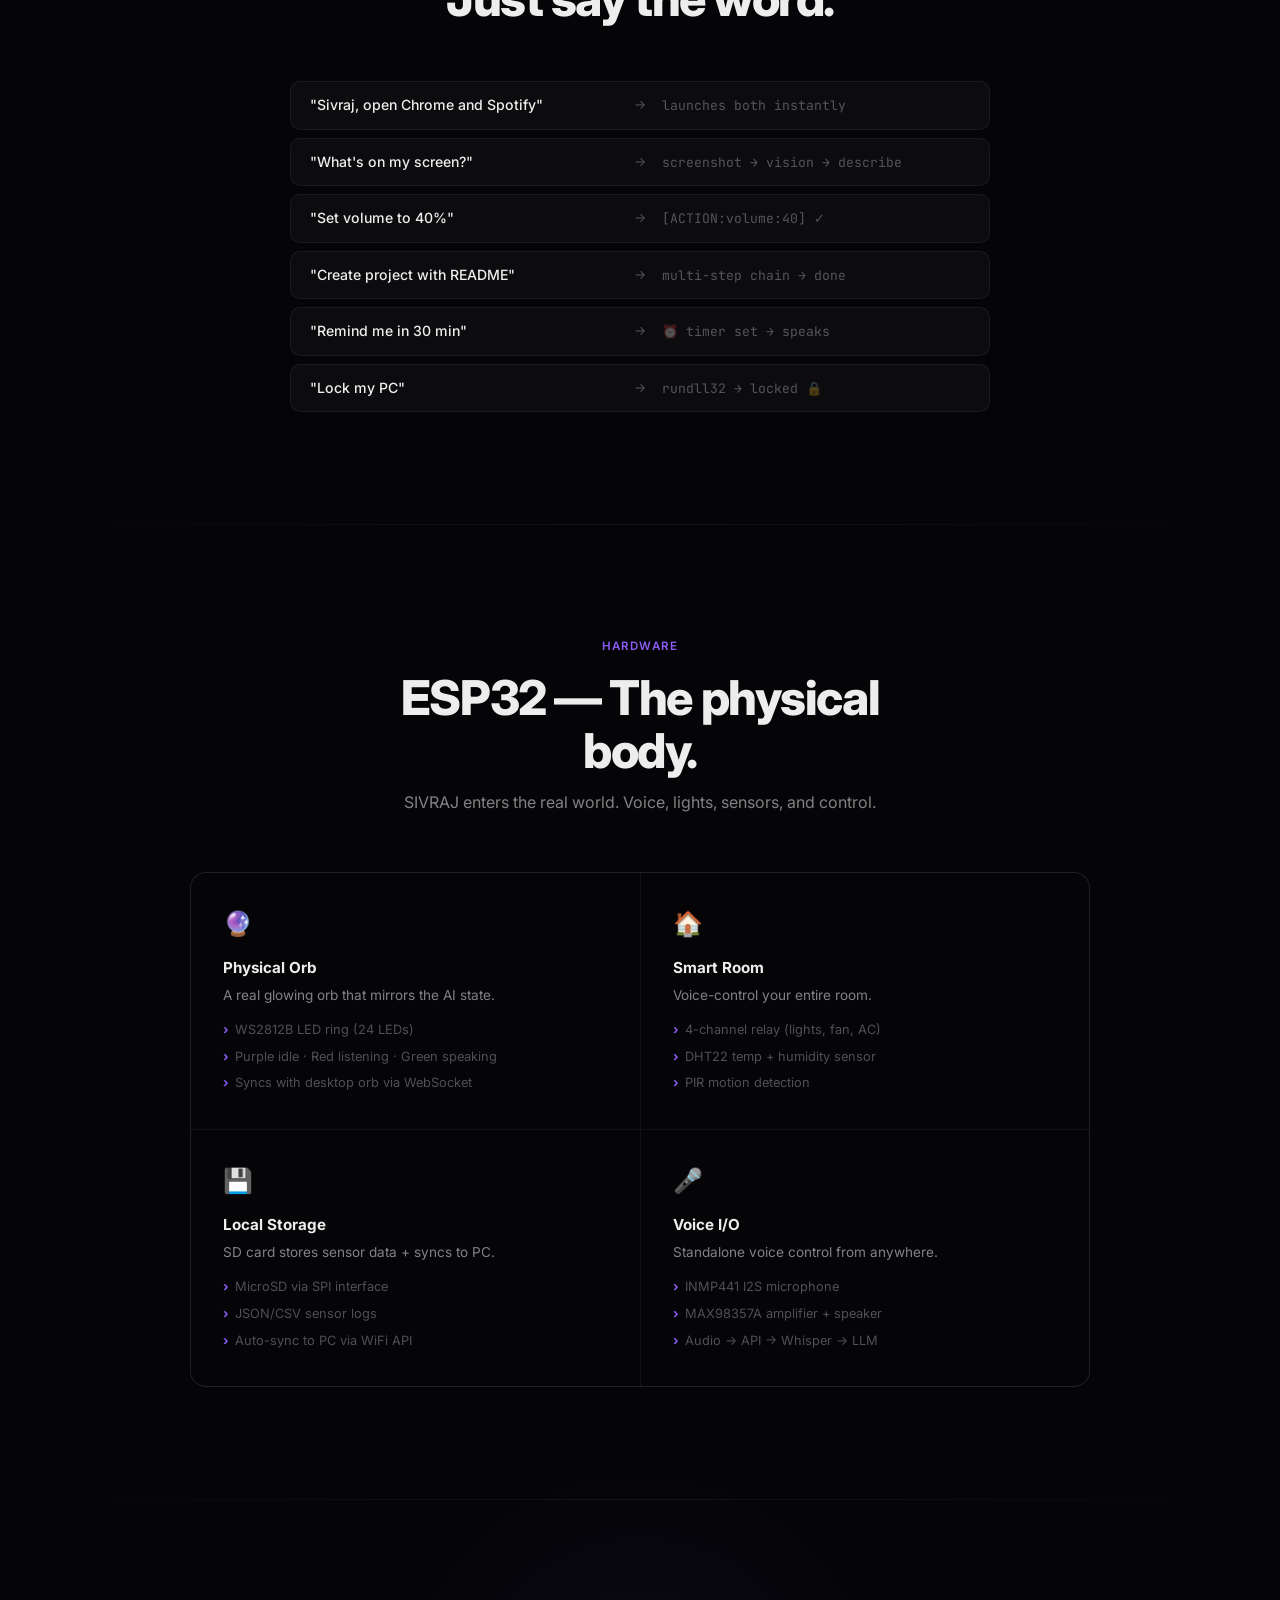
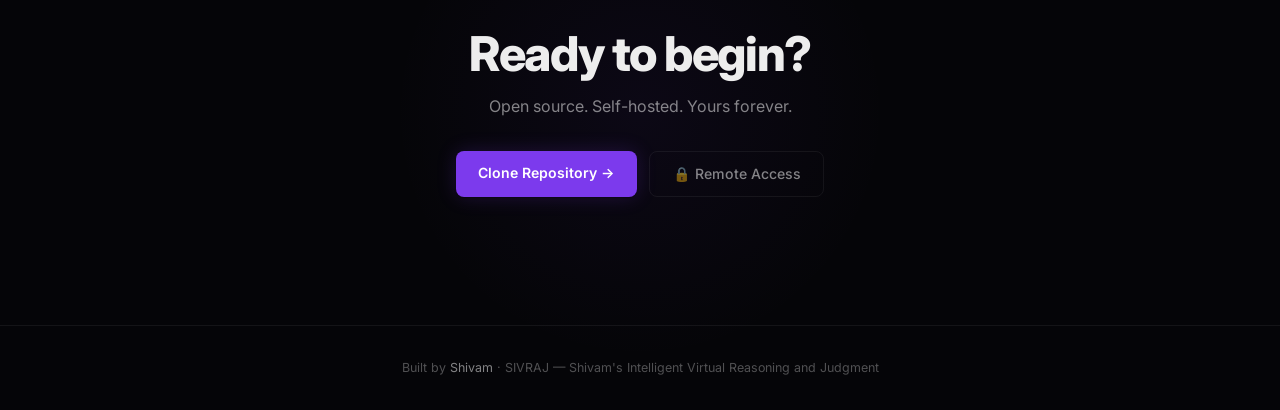
==== commit 1637328b: "v2.0 Premium redesign - Linear/Vercel aesthetic, canvas particles, bento grid" ====
--- a/index.html
+++ b/index.html
@@ -3,8 +3,8 @@
 <head>
   <meta charset="UTF-8" />
   <meta name="viewport" content="width=device-width, initial-scale=1.0" />
-  <title>SIVRAJ — Your AI. Your Machine. Your Rules.</title>
-  <meta name="description" content="SIVRAJ is an autonomous voice-first AI system that controls your PC, your room, and your world. Built by Shivam." />
+  <title>SIVRAJ — The Autonomous Intelligence</title>
+  <meta name="description" content="SIVRAJ is an autonomous voice-first AI that controls your PC, sees your screen, and manages your room. Built by Shivam." />
   <link rel="stylesheet" href="styles.css" />
   <link rel="icon" href="data:image/svg+xml,<svg xmlns='http://www.w3.org/2000/svg' viewBox='0 0 100 100'><text y='.9em' font-size='90'>🔮</text></svg>" />
 </head>
@@ -12,255 +12,231 @@
 
 <!-- ═══ NAV ═══ -->
 <nav>
-  <a href="#" class="nav-logo"><span class="dot"></span> SIVRAJ</a>
-  <ul class="nav-links">
-    <li><a href="#features">Features</a></li>
-    <li><a href="#architecture">Architecture</a></li>
-    <li><a href="#commands">Commands</a></li>
-    <li><a href="#hardware">Hardware</a></li>
-    <li><a href="remote.html" style="color: var(--purple-light);">🔒 Remote</a></li>
-  </ul>
-  <a href="#cta" class="nav-cta">Get Started →</a>
+  <div class="nav-left">
+    <a href="#" class="nav-logo"><span class="orb-dot"></span> SIVRAJ</a>
+    <ul class="nav-links">
+      <li><a href="#capabilities">Capabilities</a></li>
+      <li><a href="#architecture">Architecture</a></li>
+      <li><a href="#hardware">Hardware</a></li>
+    </ul>
+  </div>
+  <div class="nav-right">
+    <a href="remote.html" class="nav-btn-ghost">🔒 Remote</a>
+    <a href="#cta" class="nav-btn">Get Started</a>
+  </div>
 </nav>
 
 <!-- ═══ HERO ═══ -->
 <section class="hero">
-  <div class="hero-bg"></div>
-  <div class="hero-grid"></div>
-
-  <div class="hero-orb-wrap">
-    <div class="orb-ring orb-ring-1"></div>
-    <div class="orb-ring orb-ring-2"></div>
-    <div class="orb-ring orb-ring-3"></div>
-    <div class="hero-orb">
-      <span class="hero-orb-icon">⚡</span>
-    </div>
-  </div>
-
-  <div class="hero-badge">🔮 v4.0 — Voice + Vision + Smart Home</div>
-
-  <h1>SIVRAJ</h1>
-  <p class="subtitle">Your AI. Your Machine. Your Rules.<br>An autonomous voice assistant that controls your PC, sees your screen, and manages your room.</p>
-
-  <div class="hero-actions">
-    <a href="https://github.com/shivam" class="btn-primary">⚡ View on GitHub</a>
-    <a href="#features" class="btn-secondary">Explore Features</a>
-  </div>
-
-  <div class="stats-bar">
-    <div class="stat">
-      <div class="stat-num" data-count="28">0</div>
-      <div class="stat-label">PC Commands</div>
-    </div>
-    <div class="stat">
-      <div class="stat-num" data-count="13">0</div>
-      <div class="stat-label">AI Providers</div>
-    </div>
-    <div class="stat">
-      <div class="stat-num" data-count="30">0</div>
-      <div class="stat-label">Apps Controlled</div>
-    </div>
-    <div class="stat">
-      <div class="stat-num" data-count="5">0</div>
-      <div class="stat-label">Agent Turns</div>
-    </div>
-  </div>
-</section>
-
-<!-- ═══ FEATURES ═══ -->
-<section id="features">
-  <div class="section-header reveal">
-    <span class="section-tag">Capabilities</span>
-    <h2>Everything SIVRAJ Can Do</h2>
-    <p>A complete AI command center — voice, vision, automation, and intelligence.</p>
-  </div>
-
-  <div class="features-grid">
-    <div class="feature-card reveal" data-color="purple">
-      <div class="feature-icon">🎤</div>
-      <h3>Voice-First Control</h3>
-      <p>Always-on wake word detection. Say "Sivraj" and your PC obeys. Groq Whisper STT + neural TTS.</p>
-    </div>
-    <div class="feature-card reveal" data-color="cyan">
-      <div class="feature-icon">👁️</div>
+  <canvas id="particles-canvas"></canvas>
+  <div class="hero-glow"></div>
+
+  <div class="orb-container">
+    <div class="orb-pulse"></div>
+    <div class="orb-pulse"></div>
+    <div class="orb-pulse"></div>
+    <div class="orb-3d"></div>
+  </div>
+
+  <div class="hero-tag"><span class="pulse"></span> v4.0 — Online & Autonomous</div>
+
+  <h1><span class="gradient-text">SIVRAJ</span></h1>
+  <p class="sub">An autonomous intelligence that controls your PC with voice,<br>sees your screen, and manages your room.</p>
+
+  <div class="hero-ctas">
+    <a href="https://github.com/cyberexplainn-ai/SIVRAJ" class="cta-primary">View Source →</a>
+    <a href="#capabilities" class="cta-ghost">Explore</a>
+  </div>
+
+  <div class="metrics">
+    <div class="metric">
+      <div class="metric-val" data-count="28">0</div>
+      <div class="metric-label">System Commands</div>
+    </div>
+    <div class="metric">
+      <div class="metric-val" data-count="13">0</div>
+      <div class="metric-label">AI Providers</div>
+    </div>
+    <div class="metric">
+      <div class="metric-val" data-count="5">0</div>
+      <div class="metric-label">Agent Turns</div>
+    </div>
+    <div class="metric">
+      <div class="metric-val" data-count="100">0</div>
+      <div class="metric-label">ms Latency</div>
+    </div>
+  </div>
+</section>
+
+<div class="section-divider"></div>
+
+<!-- ═══ CAPABILITIES ═══ -->
+<section id="capabilities">
+  <div class="section-head center reveal">
+    <div class="section-label">Capabilities</div>
+    <h2 class="section-title">Everything you need.<br>Nothing you don't.</h2>
+    <p class="section-desc">Voice, vision, automation, intelligence — all working together in one unified system.</p>
+  </div>
+
+  <div class="bento">
+    <div class="bento-card span-2 reveal">
+      <div class="bento-icon">🎤</div>
+      <h3>Voice-First Interface</h3>
+      <p>Always-on wake word detection powered by Groq Whisper. Say "Sivraj" and your machine responds instantly. Neural TTS speaks back with sentence-level streaming for sub-500ms perceived latency.</p>
+    </div>
+    <div class="bento-card reveal" data-accent="cyan">
+      <div class="bento-icon">👁️</div>
       <h3>Screen Vision</h3>
-      <p>"What's on my screen?" — captures screenshot, sends to GPT-4o / Gemini Vision, describes what it sees.</p>
-    </div>
-    <div class="feature-card reveal" data-color="green">
-      <div class="feature-icon">🔄</div>
+      <p>Captures your screen and sends it to GPT-4o or Gemini Vision. SIVRAJ can describe, analyze, and act on what it sees.</p>
+    </div>
+    <div class="bento-card reveal" data-accent="green">
+      <div class="bento-icon">🔄</div>
       <h3>Multi-Step Agent</h3>
-      <p>Chain up to 5 actions. "Create a folder, add a README, open in VS Code" — all done automatically.</p>
-    </div>
-    <div class="feature-card reveal" data-color="amber">
-      <div class="feature-icon">🖥️</div>
-      <h3>Full PC Control</h3>
-      <p>Open apps, control volume, manage files, press hotkeys, run PowerShell — 28+ command types.</p>
-    </div>
-    <div class="feature-card reveal" data-color="red">
-      <div class="feature-icon">⚠️</div>
-      <h3>Proactive Alerts</h3>
-      <p>Battery low? RAM full? SIVRAJ warns you before problems happen. Set voice reminders too.</p>
-    </div>
-    <div class="feature-card reveal" data-color="purple">
-      <div class="feature-icon">🧠</div>
-      <h3>13 AI Providers</h3>
-      <p>Groq, OpenAI, Claude, Gemini, DeepSeek, Mistral, Ollama (local), and 6 more — all free-tier compatible.</p>
-    </div>
-  </div>
-</section>
+      <p>Chains up to 5 sequential actions. "Create folder, add README, open in VS Code" — all from one command.</p>
+    </div>
+    <div class="bento-card reveal" data-accent="amber">
+      <div class="bento-icon">⚡</div>
+      <h3>28 System Commands</h3>
+      <p>Open apps, control volume, manage files, press hotkeys, search the web, run shell commands — complete PC control.</p>
+    </div>
+    <div class="bento-card span-2 reveal">
+      <div class="bento-icon">🧠</div>
+      <h3>13 AI Providers — Zero Lock-in</h3>
+      <p>Groq, OpenAI, Claude, Gemini, DeepSeek, Mistral, Ollama (local), Cohere, Cloudflare, and more. All free-tier compatible. Switch providers with one click. Your keys never leave your machine.</p>
+    </div>
+  </div>
+</section>
+
+<div class="section-divider"></div>
 
 <!-- ═══ ARCHITECTURE ═══ -->
-<section id="architecture" style="background: var(--bg2);">
-  <div class="section-header reveal">
-    <span class="section-tag">Architecture</span>
-    <h2>Three Pillars of SIVRAJ</h2>
-    <p>Desktop AI brain + Cloud relay + Physical hardware — a complete ecosystem.</p>
-  </div>
-
-  <div class="arch-visual reveal">
-    <div class="arch-node">
-      <span class="emoji">🔮</span>
+<section id="architecture">
+  <div class="section-head center reveal">
+    <div class="section-label">Architecture</div>
+    <h2 class="section-title">Three systems. One intelligence.</h2>
+    <p class="section-desc">Desktop, cloud, and physical — seamlessly connected through Firebase.</p>
+  </div>
+
+  <div class="arch-flow reveal">
+    <div class="arch-box">
+      <div class="icon">🔮</div>
       <h4>Desktop Orb</h4>
-      <p>Electron app<br>LLM + Whisper<br>Full PC control</p>
-    </div>
-    <div class="arch-arrow">⟷</div>
-    <div class="arch-node">
-      <span class="emoji">🌐</span>
+      <p>Electron app · LLM engine · Voice I/O · Full PC control</p>
+    </div>
+    <div class="arch-connector">⟷</div>
+    <div class="arch-box">
+      <div class="icon">☁️</div>
       <h4>sivraj.in</h4>
-      <p>Cloud relay<br>API server<br>Remote access</p>
-    </div>
-    <div class="arch-arrow">⟷</div>
-    <div class="arch-node">
-      <span class="emoji">⚡</span>
+      <p>Firebase relay · Remote API · Real-time sync</p>
+    </div>
+    <div class="arch-connector">⟷</div>
+    <div class="arch-box">
+      <div class="icon">⚡</div>
       <h4>ESP32</h4>
-      <p>Physical orb<br>Room sensors<br>Smart home</p>
-    </div>
-  </div>
-
-  <div class="terminal reveal">
-    <div class="terminal-header">
-      <span class="terminal-dot r"></span>
-      <span class="terminal-dot y"></span>
-      <span class="terminal-dot g"></span>
+      <p>Physical orb · Room sensors · Smart home control</p>
+    </div>
+  </div>
+
+  <div class="terminal-wrap reveal">
+    <div class="terminal-bar">
+      <span class="t-dot r"></span>
+      <span class="t-dot y"></span>
+      <span class="t-dot g"></span>
     </div>
     <div class="terminal-body" id="terminalBody">
-      <div><span class="prompt">shivam@sivraj ~$</span> <span class="cursor"></span></div>
-    </div>
-  </div>
-</section>
+      <div><span class="prompt">~</span> <span class="cursor"></span></div>
+    </div>
+  </div>
+</section>
+
+<div class="section-divider"></div>
 
 <!-- ═══ COMMANDS ═══ -->
 <section id="commands">
-  <div class="section-header reveal">
-    <span class="section-tag">Voice Commands</span>
-    <h2>Just Say the Word</h2>
-    <p>Natural language to system action. No buttons, no menus.</p>
-  </div>
-
-  <div class="commands-wrap">
-    <div class="cmd-item reveal">
-      <span class="cmd-voice">"Sivraj, open Chrome and Spotify"</span>
-      <span class="cmd-arrow">→</span>
-      <span class="cmd-result">launches both apps instantly</span>
-    </div>
-    <div class="cmd-item reveal">
-      <span class="cmd-voice">"What's on my screen right now?"</span>
-      <span class="cmd-arrow">→</span>
-      <span class="cmd-result">screenshot → vision AI → describes</span>
-    </div>
-    <div class="cmd-item reveal">
-      <span class="cmd-voice">"Set volume to 40%"</span>
-      <span class="cmd-arrow">→</span>
-      <span class="cmd-result">[ACTION:volume:40] ✓</span>
-    </div>
-    <div class="cmd-item reveal">
-      <span class="cmd-voice">"Create a project folder with a README"</span>
-      <span class="cmd-arrow">→</span>
-      <span class="cmd-result">multi-step: folder → file → done</span>
-    </div>
-    <div class="cmd-item reveal">
-      <span class="cmd-voice">"Remind me in 30 min to check the build"</span>
-      <span class="cmd-arrow">→</span>
-      <span class="cmd-result">⏰ timer set, speaks when fires</span>
-    </div>
-    <div class="cmd-item reveal">
-      <span class="cmd-voice">"Daddy's home"</span>
-      <span class="cmd-arrow">→</span>
-      <span class="cmd-result">🎬 Back in Black + full system briefing</span>
-    </div>
-  </div>
-</section>
+  <div class="section-head center reveal">
+    <div class="section-label">Voice Commands</div>
+    <h2 class="section-title">Just say the word.</h2>
+  </div>
+
+  <div class="cmd-list">
+    <div class="cmd-row reveal"><span class="cmd-voice">"Sivraj, open Chrome and Spotify"</span><span class="cmd-icon">→</span><span class="cmd-action">launches both instantly</span></div>
+    <div class="cmd-row reveal"><span class="cmd-voice">"What's on my screen?"</span><span class="cmd-icon">→</span><span class="cmd-action">screenshot → vision → describe</span></div>
+    <div class="cmd-row reveal"><span class="cmd-voice">"Set volume to 40%"</span><span class="cmd-icon">→</span><span class="cmd-action">[ACTION:volume:40] ✓</span></div>
+    <div class="cmd-row reveal"><span class="cmd-voice">"Create project with README"</span><span class="cmd-icon">→</span><span class="cmd-action">multi-step chain → done</span></div>
+    <div class="cmd-row reveal"><span class="cmd-voice">"Remind me in 30 min"</span><span class="cmd-icon">→</span><span class="cmd-action">⏰ timer set → speaks</span></div>
+    <div class="cmd-row reveal"><span class="cmd-voice">"Lock my PC"</span><span class="cmd-icon">→</span><span class="cmd-action">rundll32 → locked 🔒</span></div>
+  </div>
+</section>
+
+<div class="section-divider"></div>
 
 <!-- ═══ HARDWARE ═══ -->
-<section id="hardware" style="background: var(--bg2);">
-  <div class="section-header reveal">
-    <span class="section-tag">Hardware</span>
-    <h2>ESP32 — The Physical Body</h2>
-    <p>SIVRAJ enters the real world. Voice, lights, sensors, and control.</p>
-  </div>
-
-  <div class="esp-grid">
-    <div class="esp-card reveal">
-      <div class="emoji">🔮</div>
+<section id="hardware">
+  <div class="section-head center reveal">
+    <div class="section-label">Hardware</div>
+    <h2 class="section-title">ESP32 — The physical body.</h2>
+    <p class="section-desc">SIVRAJ enters the real world. Voice, lights, sensors, and control.</p>
+  </div>
+
+  <div class="hw-grid">
+    <div class="hw-card reveal">
+      <div class="icon">🔮</div>
       <h3>Physical Orb</h3>
-      <p>A real glowing orb on your desk that mirrors the AI state.</p>
+      <p>A real glowing orb that mirrors the AI state.</p>
       <ul>
         <li>WS2812B LED ring (24 LEDs)</li>
-        <li>Purple idle → Red recording → Green speaking</li>
-        <li>Frosted 3D-printed diffuser shell</li>
+        <li>Purple idle · Red listening · Green speaking</li>
         <li>Syncs with desktop orb via WebSocket</li>
       </ul>
     </div>
-    <div class="esp-card reveal">
-      <div class="emoji">🏠</div>
+    <div class="hw-card reveal">
+      <div class="icon">🏠</div>
       <h3>Smart Room</h3>
-      <p>Voice-control your entire room through SIVRAJ.</p>
+      <p>Voice-control your entire room.</p>
       <ul>
         <li>4-channel relay (lights, fan, AC)</li>
         <li>DHT22 temp + humidity sensor</li>
         <li>PIR motion detection</li>
-        <li>IR blaster for TV/AC remote</li>
-      </ul>
-    </div>
-    <div class="esp-card reveal">
-      <div class="emoji">💾</div>
-      <h3>Local Database</h3>
-      <p>SD card module stores sensor data locally + syncs to PC.</p>
+      </ul>
+    </div>
+    <div class="hw-card reveal">
+      <div class="icon">💾</div>
+      <h3>Local Storage</h3>
+      <p>SD card stores sensor data + syncs to PC.</p>
       <ul>
         <li>MicroSD via SPI interface</li>
         <li>JSON/CSV sensor logs</li>
         <li>Auto-sync to PC via WiFi API</li>
-        <li>Dual storage: SD + PC backup</li>
-      </ul>
-    </div>
-    <div class="esp-card reveal">
-      <div class="emoji">🎤</div>
+      </ul>
+    </div>
+    <div class="hw-card reveal">
+      <div class="icon">🎤</div>
       <h3>Voice I/O</h3>
-      <p>Built-in microphone + speaker for standalone voice control.</p>
+      <p>Standalone voice control from anywhere.</p>
       <ul>
         <li>INMP441 I2S microphone</li>
         <li>MAX98357A amplifier + speaker</li>
-        <li>Audio → sivraj.in API → Whisper → LLM</li>
-        <li>Works anywhere with WiFi</li>
-      </ul>
-    </div>
-  </div>
-</section>
+        <li>Audio → API → Whisper → LLM</li>
+      </ul>
+    </div>
+  </div>
+</section>
+
+<div class="section-divider"></div>
 
 <!-- ═══ CTA ═══ -->
 <section class="cta-section" id="cta">
-  <h2 class="reveal">Ready to Build the Future?</h2>
-  <p class="reveal">SIVRAJ is open source. Clone it, run it, make it yours.</p>
-  <div class="hero-actions reveal" style="justify-content: center;">
-    <a href="https://github.com/shivam" class="btn-primary">⚡ Clone Repository</a>
-    <a href="#features" class="btn-secondary">Read the Docs</a>
+  <h2 class="reveal section-title" style="margin:0 auto .8rem">Ready to begin?</h2>
+  <p class="reveal">Open source. Self-hosted. Yours forever.</p>
+  <div class="hero-ctas reveal" style="justify-content:center">
+    <a href="https://github.com/cyberexplainn-ai/SIVRAJ" class="cta-primary">Clone Repository →</a>
+    <a href="remote.html" class="cta-ghost">🔒 Remote Access</a>
   </div>
 </section>
 
 <!-- ═══ FOOTER ═══ -->
 <footer>
-  <p>Built with <span class="heart">♥</span> by <a href="#">Shivam</a> — 2024-2026</p>
-  <p style="margin-top: 0.5rem; font-size: 0.75rem;">SIVRAJ — Shivam's Intelligent Virtual Reasoning and Judgment</p>
+  <p>Built by <a href="#">Shivam</a> · SIVRAJ — Shivam's Intelligent Virtual Reasoning and Judgment</p>
 </footer>
 
 <script src="script.js"></script>
--- a/styles.css
+++ b/styles.css
@@ -1,31 +1,35 @@
 /* ═══════════════════════════════════════════════════════════
-   SIVRAJ.IN — Landing Page Styles
-   Dark + Purple + Glassmorphism + Premium
+   SIVRAJ.IN v2.0 — Premium Redesign
+   Inspired by Linear / Vercel / Apple
    ═══════════════════════════════════════════════════════════ */
 
-@import url('https://fonts.googleapis.com/css2?family=Space+Grotesk:wght@400;500;600;700;800&family=JetBrains+Mono:wght@400;500;700&display=swap');
+@import url('https://fonts.googleapis.com/css2?family=Inter:wght@300;400;500;600;700;800;900&family=JetBrains+Mono:wght@400;500&display=swap');
 
 *, *::before, *::after { box-sizing: border-box; margin: 0; padding: 0; }
 
 :root {
-  --bg: #06060e;
-  --bg2: #0a0a16;
-  --surface: rgba(15, 15, 30, 0.7);
-  --border: rgba(139, 92, 246, 0.15);
-  --purple: #8b5cf6;
-  --purple-light: #a78bfa;
-  --purple-glow: rgba(139, 92, 246, 0.4);
+  --bg: #050508;
+  --bg2: #08080f;
+  --surface: rgba(255,255,255,0.03);
+  --surface2: rgba(255,255,255,0.05);
+  --border: rgba(255,255,255,0.06);
+  --border-hover: rgba(255,255,255,0.12);
+  --purple: #7c3aed;
+  --purple2: #8b5cf6;
+  --purple-soft: rgba(124,58,237,0.15);
+  --purple-glow: rgba(124,58,237,0.5);
   --cyan: #06b6d4;
-  --green: #22c55e;
+  --green: #10b981;
   --amber: #f59e0b;
   --red: #ef4444;
-  --text: #f1f0ff;
-  --text-muted: rgba(241, 240, 255, 0.55);
-  --font: 'Space Grotesk', system-ui, sans-serif;
+  --text: #ededed;
+  --text2: rgba(255,255,255,0.50);
+  --text3: rgba(255,255,255,0.30);
+  --font: 'Inter', -apple-system, system-ui, sans-serif;
   --mono: 'JetBrains Mono', monospace;
 }
 
-html { scroll-behavior: smooth; }
+html { scroll-behavior: smooth; -webkit-font-smoothing: antialiased; }
 
 body {
   font-family: var(--font);
@@ -35,55 +39,60 @@
   line-height: 1.6;
 }
 
+::selection { background: rgba(124,58,237,0.3); }
+
 /* ── Nav ─────────────────────────────────── */
 nav {
   position: fixed; top: 0; left: 0; right: 0; z-index: 100;
-  padding: 1rem 2rem;
+  padding: 0 2rem; height: 56px;
   display: flex; align-items: center; justify-content: space-between;
-  background: rgba(6, 6, 14, 0.8);
-  backdrop-filter: blur(20px);
+  background: rgba(5,5,8,0.6);
+  backdrop-filter: blur(24px) saturate(1.2);
   border-bottom: 1px solid var(--border);
-  transition: background 0.3s;
-}
+}
+
+.nav-left { display: flex; align-items: center; gap: 2rem; }
 
 .nav-logo {
-  display: flex; align-items: center; gap: 10px;
-  font-size: 1.3rem; font-weight: 800;
-  letter-spacing: -0.02em;
+  display: flex; align-items: center; gap: 8px;
+  font-size: 0.95rem; font-weight: 700;
+  letter-spacing: -0.01em;
   text-decoration: none; color: var(--text);
 }
-
-.nav-logo .dot {
-  width: 10px; height: 10px; border-radius: 50%;
+.nav-logo .orb-dot {
+  width: 8px; height: 8px; border-radius: 50%;
   background: var(--purple);
-  box-shadow: 0 0 12px var(--purple-glow);
-  animation: pulse-dot 2s ease-in-out infinite;
-}
-
-@keyframes pulse-dot {
-  0%, 100% { box-shadow: 0 0 12px var(--purple-glow); }
-  50% { box-shadow: 0 0 24px var(--purple-glow), 0 0 40px rgba(139,92,246,0.2); }
-}
-
-.nav-links { display: flex; gap: 2rem; list-style: none; }
+  box-shadow: 0 0 10px var(--purple-glow);
+}
+
+.nav-links { display: flex; gap: 0.2rem; list-style: none; }
 .nav-links a {
-  color: var(--text-muted); text-decoration: none;
-  font-size: 0.9rem; font-weight: 500;
-  transition: color 0.3s;
-}
-.nav-links a:hover { color: var(--purple-light); }
-
-.nav-cta {
-  padding: 0.5rem 1.2rem; border-radius: 8px;
-  background: var(--purple); color: white;
-  font-weight: 600; font-size: 0.85rem;
-  text-decoration: none; border: none; cursor: pointer;
-  transition: all 0.3s;
-}
-.nav-cta:hover {
-  background: var(--purple-light);
-  box-shadow: 0 0 20px var(--purple-glow);
-}
+  color: var(--text2); text-decoration: none;
+  font-size: 0.82rem; font-weight: 450;
+  padding: 0.35rem 0.7rem; border-radius: 6px;
+  transition: all 0.2s;
+}
+.nav-links a:hover { color: var(--text); background: var(--surface2); }
+
+.nav-right { display: flex; align-items: center; gap: 0.6rem; }
+
+.nav-btn-ghost {
+  padding: 0.35rem 0.8rem; border-radius: 6px;
+  background: transparent; border: 1px solid var(--border);
+  color: var(--text2); font-size: 0.82rem; font-weight: 500;
+  text-decoration: none; transition: all 0.2s; cursor: pointer;
+  font-family: var(--font);
+}
+.nav-btn-ghost:hover { border-color: var(--border-hover); color: var(--text); }
+
+.nav-btn {
+  padding: 0.35rem 0.9rem; border-radius: 6px;
+  background: var(--purple); border: none;
+  color: white; font-size: 0.82rem; font-weight: 600;
+  text-decoration: none; transition: all 0.25s; cursor: pointer;
+  font-family: var(--font);
+}
+.nav-btn:hover { background: var(--purple2); box-shadow: 0 0 20px rgba(124,58,237,0.3); }
 
 /* ── Hero ─────────────────────────────────── */
 .hero {
@@ -96,363 +105,365 @@
   overflow: hidden;
 }
 
-.hero-bg {
+#particles-canvas {
   position: absolute; inset: 0; z-index: 0;
-  background: radial-gradient(ellipse at 50% 30%, rgba(139,92,246,0.08) 0%, transparent 60%),
-              radial-gradient(ellipse at 20% 80%, rgba(6,182,212,0.04) 0%, transparent 50%),
-              radial-gradient(ellipse at 80% 70%, rgba(139,92,246,0.04) 0%, transparent 50%);
-}
-
-.hero-grid {
-  position: absolute; inset: 0; z-index: 0;
-  background-image:
-    linear-gradient(rgba(139,92,246,0.03) 1px, transparent 1px),
-    linear-gradient(90deg, rgba(139,92,246,0.03) 1px, transparent 1px);
-  background-size: 60px 60px;
-  mask-image: radial-gradient(ellipse at center, black 20%, transparent 70%);
-}
-
-/* Animated Orb */
-.hero-orb-wrap {
+}
+
+.hero-glow {
+  position: absolute; top: 35%; left: 50%; transform: translate(-50%, -50%);
+  width: 600px; height: 600px; border-radius: 50%;
+  background: radial-gradient(circle, rgba(124,58,237,0.08) 0%, transparent 70%);
+  pointer-events: none; z-index: 0;
+}
+
+/* 3D Orb */
+.orb-container {
   position: relative; z-index: 1;
-  width: 220px; height: 220px;
-  margin-bottom: 2.5rem;
-}
-
-.hero-orb {
+  width: 180px; height: 180px;
+  margin-bottom: 3rem;
+  perspective: 800px;
+}
+
+.orb-3d {
   width: 100%; height: 100%; border-radius: 50%;
-  background: radial-gradient(ellipse at 30% 30%,
-    rgba(139,92,246,0.35) 0%, rgba(139,92,246,0.15) 40%, rgba(10,10,22,0.9) 100%);
-  border: 1.5px solid rgba(139,92,246,0.35);
+  position: relative;
+  background: radial-gradient(ellipse at 35% 25%,
+    rgba(167,139,250,0.25) 0%,
+    rgba(124,58,237,0.12) 30%,
+    rgba(124,58,237,0.05) 50%,
+    rgba(5,5,8,0.9) 100%);
+  border: 1px solid rgba(124,58,237,0.2);
   box-shadow:
-    0 0 60px rgba(139,92,246,0.4),
-    0 0 120px rgba(139,92,246,0.15),
-    inset 0 1px 0 rgba(200,180,255,0.12);
-  animation: orb-float 6s ease-in-out infinite, orb-glow 4s ease-in-out infinite;
+    0 0 80px rgba(124,58,237,0.15),
+    0 0 200px rgba(124,58,237,0.05),
+    inset 0 0 60px rgba(124,58,237,0.08);
+  animation: orb-breathe 6s ease-in-out infinite;
+  cursor: pointer;
+  transition: transform 0.3s;
+}
+.orb-3d:hover { transform: scale(1.05); }
+
+.orb-3d::before {
+  content: ''; position: absolute;
+  top: 12%; left: 18%; width: 35%; height: 25%;
+  background: radial-gradient(ellipse, rgba(255,255,255,0.12) 0%, transparent 70%);
+  border-radius: 50%;
+}
+
+.orb-3d::after {
+  content: ''; position: absolute; inset: -2px;
+  border-radius: 50%;
+  border: 1px solid transparent;
+  background: linear-gradient(135deg, rgba(124,58,237,0.3), transparent 50%) border-box;
+  mask: linear-gradient(#fff 0 0) padding-box, linear-gradient(#fff 0 0);
+  mask-composite: exclude; -webkit-mask-composite: xor;
+}
+
+.orb-pulse {
+  position: absolute; inset: -20px; border-radius: 50%;
+  border: 1px solid rgba(124,58,237,0.06);
+  animation: pulse-ring 4s ease-out infinite;
+}
+.orb-pulse:nth-child(2) { animation-delay: 1.3s; }
+.orb-pulse:nth-child(3) { animation-delay: 2.6s; }
+
+@keyframes orb-breathe {
+  0%, 100% { box-shadow: 0 0 80px rgba(124,58,237,0.15), 0 0 200px rgba(124,58,237,0.05); }
+  50% { box-shadow: 0 0 100px rgba(124,58,237,0.25), 0 0 250px rgba(124,58,237,0.08); }
+}
+
+@keyframes pulse-ring {
+  0% { transform: scale(1); opacity: 0.6; }
+  100% { transform: scale(1.8); opacity: 0; }
+}
+
+/* Hero Text */
+.hero-tag {
+  display: inline-flex; align-items: center; gap: 6px;
+  padding: 0.3rem 0.8rem 0.3rem 0.6rem; border-radius: 100px;
+  background: var(--surface); border: 1px solid var(--border);
+  font-size: 0.75rem; font-weight: 500; color: var(--text2);
+  margin-bottom: 1.5rem; z-index: 1;
+}
+.hero-tag .pulse {
+  width: 6px; height: 6px; border-radius: 50%;
+  background: var(--green);
+  box-shadow: 0 0 6px rgba(16,185,129,0.5);
+  animation: blink-soft 2s ease-in-out infinite;
+}
+@keyframes blink-soft { 0%,100%{opacity:1} 50%{opacity:0.4} }
+
+.hero h1 {
+  font-size: clamp(3.5rem, 8vw, 6.5rem);
+  font-weight: 800; letter-spacing: -0.04em;
+  line-height: 0.95; z-index: 1;
+  color: var(--text);
+  margin-bottom: 0.3rem;
+}
+
+.hero .gradient-text {
+  background: linear-gradient(135deg, var(--text) 0%, var(--purple2) 100%);
+  -webkit-background-clip: text; -webkit-text-fill-color: transparent;
+}
+
+.hero .sub {
+  font-size: clamp(1rem, 2vw, 1.25rem);
+  color: var(--text2); max-width: 480px;
+  margin: 1.2rem auto 2.5rem; z-index: 1;
+  font-weight: 400; line-height: 1.5;
+  letter-spacing: -0.01em;
+}
+
+.hero-ctas {
+  display: flex; gap: 0.8rem; z-index: 1;
+}
+
+.cta-primary {
+  padding: 0.65rem 1.4rem; border-radius: 8px;
+  background: var(--purple); color: white;
+  font-weight: 600; font-size: 0.88rem;
+  text-decoration: none; border: none; cursor: pointer;
+  transition: all 0.25s; font-family: var(--font);
+  box-shadow: 0 1px 2px rgba(0,0,0,0.4), 0 0 20px rgba(124,58,237,0.2);
+}
+.cta-primary:hover {
+  background: var(--purple2);
+  box-shadow: 0 1px 2px rgba(0,0,0,0.4), 0 0 40px rgba(124,58,237,0.35);
+  transform: translateY(-1px);
+}
+
+.cta-ghost {
+  padding: 0.65rem 1.4rem; border-radius: 8px;
+  background: transparent; color: var(--text2);
+  font-weight: 500; font-size: 0.88rem;
+  text-decoration: none; border: 1px solid var(--border);
+  cursor: pointer; transition: all 0.25s; font-family: var(--font);
+}
+.cta-ghost:hover {
+  border-color: var(--border-hover); color: var(--text);
+  background: var(--surface);
+}
+
+/* ── Trusted / Metrics Bar ────────────────── */
+.metrics {
+  display: flex; justify-content: center; gap: 3.5rem;
+  padding: 4rem 2rem 0; z-index: 1;
+}
+.metric { text-align: center; }
+.metric-val {
+  font-size: 1.8rem; font-weight: 800;
+  letter-spacing: -0.03em;
+  background: linear-gradient(180deg, var(--text), var(--text2));
+  -webkit-background-clip: text; -webkit-text-fill-color: transparent;
+  font-variant-numeric: tabular-nums;
+}
+.metric-label { font-size: 0.75rem; color: var(--text3); margin-top: 0.2rem; font-weight: 500; }
+
+/* ── Section ─────────────────────────────── */
+section { padding: 7rem 2rem; position: relative; }
+
+.section-divider {
+  width: 100%; height: 1px;
+  background: linear-gradient(90deg, transparent 0%, var(--border) 50%, transparent 100%);
+}
+
+.section-label {
+  font-size: 0.72rem; font-weight: 600; letter-spacing: 0.1em;
+  text-transform: uppercase; color: var(--purple2);
+  margin-bottom: 1rem;
+}
+
+.section-title {
+  font-size: clamp(2rem, 4vw, 3rem); font-weight: 800;
+  letter-spacing: -0.03em; line-height: 1.1;
+  max-width: 600px;
+}
+
+.section-desc {
+  color: var(--text2); margin-top: 0.8rem;
+  font-size: 1rem; max-width: 500px; line-height: 1.6;
+}
+
+.section-head { max-width: 1100px; margin: 0 auto 3.5rem; }
+.section-head.center { text-align: center; }
+.section-head.center .section-title,
+.section-head.center .section-desc { margin-left: auto; margin-right: auto; }
+
+/* ── Feature Bento Grid ──────────────────── */
+.bento {
+  display: grid;
+  grid-template-columns: repeat(3, 1fr);
+  gap: 1px; max-width: 1100px; margin: 0 auto;
+  background: var(--border);
+  border: 1px solid var(--border);
+  border-radius: 16px;
+  overflow: hidden;
+}
+
+.bento-card {
+  padding: 2.5rem 2rem;
+  background: var(--bg);
+  transition: background 0.3s;
+  position: relative;
+}
+.bento-card:hover { background: var(--bg2); }
+
+.bento-card.span-2 { grid-column: span 2; }
+
+.bento-icon {
+  width: 36px; height: 36px; border-radius: 10px;
   display: flex; align-items: center; justify-content: center;
-}
-
-.hero-orb::before {
-  content: ''; position: absolute;
-  top: 15%; left: 20%; width: 40%; height: 30%;
-  background: radial-gradient(ellipse, rgba(200,180,255,0.2) 0%, transparent 70%);
-  border-radius: 50%;
-}
-
-.hero-orb-icon { font-size: 3.5rem; filter: drop-shadow(0 0 20px rgba(200,180,255,0.8)); }
-
-.orb-ring {
-  position: absolute; border-radius: 50%;
-  border: 1px solid rgba(139,92,246,0.1);
-  top: 50%; left: 50%; transform: translate(-50%, -50%);
-  animation: ring-spin 12s linear infinite;
-}
-.orb-ring-1 { width: 260px; height: 260px; }
-.orb-ring-2 { width: 300px; height: 300px; animation-duration: 18s; animation-direction: reverse; }
-.orb-ring-3 { width: 340px; height: 340px; animation-duration: 25s; }
-
-.orb-ring::after {
-  content: ''; position: absolute;
-  width: 6px; height: 6px; border-radius: 50%;
-  background: var(--purple); top: 0; left: 50%;
-  box-shadow: 0 0 10px var(--purple-glow);
-}
-
-@keyframes orb-float {
-  0%, 100% { transform: translateY(0); }
-  50% { transform: translateY(-12px); }
-}
-@keyframes orb-glow {
-  0%, 100% { box-shadow: 0 0 60px rgba(139,92,246,0.4), 0 0 120px rgba(139,92,246,0.15); }
-  50% { box-shadow: 0 0 80px rgba(139,92,246,0.6), 0 0 160px rgba(139,92,246,0.25); }
-}
-@keyframes ring-spin { from { transform: translate(-50%,-50%) rotate(0deg); } to { transform: translate(-50%,-50%) rotate(360deg); } }
-
-.hero-badge {
-  display: inline-flex; align-items: center; gap: 8px;
-  padding: 0.4rem 1rem; border-radius: 50px;
-  background: rgba(139,92,246,0.1); border: 1px solid var(--border);
-  font-size: 0.78rem; font-weight: 600; color: var(--purple-light);
-  margin-bottom: 1.5rem; z-index: 1;
-  animation: fadeUp 0.6s ease both 0.3s;
-}
-
-.hero h1 {
-  font-size: clamp(3rem, 7vw, 5.5rem);
-  font-weight: 800; letter-spacing: -0.03em;
-  line-height: 1.05; z-index: 1;
-  background: linear-gradient(135deg, #fff 0%, var(--purple-light) 50%, var(--cyan) 100%);
-  -webkit-background-clip: text; -webkit-text-fill-color: transparent;
-  animation: fadeUp 0.6s ease both 0.5s;
-}
-
-.hero .subtitle {
-  font-size: clamp(1.1rem, 2.5vw, 1.5rem);
-  color: var(--text-muted); max-width: 600px;
-  margin: 1rem auto 2.5rem; z-index: 1;
-  animation: fadeUp 0.6s ease both 0.7s;
-}
-
-.hero-actions {
-  display: flex; gap: 1rem; z-index: 1;
-  animation: fadeUp 0.6s ease both 0.9s;
-}
-
-.btn-primary {
-  padding: 0.85rem 2rem; border-radius: 12px;
-  background: linear-gradient(135deg, var(--purple), #6d28d9);
-  color: white; font-weight: 700; font-size: 1rem;
-  text-decoration: none; border: none; cursor: pointer;
-  transition: all 0.3s;
-  box-shadow: 0 4px 20px rgba(139,92,246,0.3);
-}
-.btn-primary:hover {
-  transform: translateY(-2px);
-  box-shadow: 0 8px 30px rgba(139,92,246,0.5);
-}
-
-.btn-secondary {
-  padding: 0.85rem 2rem; border-radius: 12px;
-  background: transparent; color: var(--text);
-  font-weight: 600; font-size: 1rem;
-  text-decoration: none; border: 1px solid var(--border);
-  cursor: pointer; transition: all 0.3s;
-}
-.btn-secondary:hover {
-  border-color: var(--purple);
-  background: rgba(139,92,246,0.08);
-}
-
-@keyframes fadeUp {
-  from { opacity: 0; transform: translateY(20px); }
-  to { opacity: 1; transform: translateY(0); }
-}
-
-/* ── Stats Bar ─────────────────────────────── */
-.stats-bar {
-  display: flex; justify-content: center; gap: 3rem;
-  padding: 2rem; z-index: 1;
-  animation: fadeUp 0.6s ease both 1.1s;
-}
-
-.stat { text-align: center; }
-.stat-num {
-  font-size: 2rem; font-weight: 800;
-  color: var(--purple-light);
-  font-variant-numeric: tabular-nums;
-}
-.stat-label { font-size: 0.8rem; color: var(--text-muted); margin-top: 0.2rem; }
-
-/* ── Section Base ────────────────────────── */
-section { padding: 6rem 2rem; position: relative; }
-
-.section-header {
-  text-align: center; max-width: 650px; margin: 0 auto 4rem;
-}
-.section-tag {
-  display: inline-block; padding: 0.3rem 0.8rem;
-  border-radius: 6px; font-size: 0.72rem; font-weight: 700;
-  letter-spacing: 0.08em; text-transform: uppercase;
-  background: rgba(139,92,246,0.1); color: var(--purple-light);
-  border: 1px solid var(--border); margin-bottom: 1rem;
-}
-.section-header h2 {
-  font-size: clamp(2rem, 4vw, 3rem); font-weight: 800;
-  letter-spacing: -0.02em; line-height: 1.15;
-}
-.section-header p {
-  color: var(--text-muted); margin-top: 1rem; font-size: 1.05rem;
-}
-
-/* ── Features Grid ────────────────────────── */
-.features-grid {
-  display: grid; grid-template-columns: repeat(auto-fit, minmax(300px, 1fr));
-  gap: 1.5rem; max-width: 1100px; margin: 0 auto;
-}
-
-.feature-card {
-  padding: 2rem; border-radius: 16px;
-  background: var(--surface);
-  border: 1px solid var(--border);
-  backdrop-filter: blur(12px);
-  transition: all 0.4s;
-  position: relative; overflow: hidden;
-}
-.feature-card::before {
-  content: ''; position: absolute; top: 0; left: 0; right: 0; height: 2px;
-  background: linear-gradient(90deg, transparent, var(--purple), transparent);
-  opacity: 0; transition: opacity 0.4s;
-}
-.feature-card:hover {
-  border-color: rgba(139,92,246,0.3);
-  transform: translateY(-4px);
-  box-shadow: 0 12px 40px rgba(139,92,246,0.1);
-}
-.feature-card:hover::before { opacity: 1; }
-
-.feature-icon {
-  width: 48px; height: 48px; border-radius: 12px;
-  display: flex; align-items: center; justify-content: center;
-  font-size: 1.5rem; margin-bottom: 1.2rem;
-  background: rgba(139,92,246,0.1); border: 1px solid var(--border);
-}
-
-.feature-card h3 {
-  font-size: 1.15rem; font-weight: 700; margin-bottom: 0.5rem;
-}
-.feature-card p { color: var(--text-muted); font-size: 0.9rem; line-height: 1.6; }
-
-/* Color variants */
-.feature-card[data-color="cyan"] .feature-icon { background: rgba(6,182,212,0.1); border-color: rgba(6,182,212,0.2); }
-.feature-card[data-color="green"] .feature-icon { background: rgba(34,197,94,0.1); border-color: rgba(34,197,94,0.2); }
-.feature-card[data-color="amber"] .feature-icon { background: rgba(245,158,11,0.1); border-color: rgba(245,158,11,0.2); }
-.feature-card[data-color="red"] .feature-icon { background: rgba(239,68,68,0.1); border-color: rgba(239,68,68,0.2); }
-
-/* ── Architecture Section ────────────────── */
-.arch-visual {
+  font-size: 1.1rem; margin-bottom: 1.2rem;
+  background: var(--purple-soft); border: 1px solid rgba(124,58,237,0.2);
+}
+
+.bento-card[data-accent="cyan"] .bento-icon { background: rgba(6,182,212,0.1); border-color: rgba(6,182,212,0.2); }
+.bento-card[data-accent="green"] .bento-icon { background: rgba(16,185,129,0.1); border-color: rgba(16,185,129,0.2); }
+.bento-card[data-accent="amber"] .bento-icon { background: rgba(245,158,11,0.1); border-color: rgba(245,158,11,0.2); }
+
+.bento-card h3 {
+  font-size: 1rem; font-weight: 700; margin-bottom: 0.4rem;
+  letter-spacing: -0.01em;
+}
+.bento-card p { color: var(--text2); font-size: 0.88rem; line-height: 1.55; }
+
+/* ── Architecture ────────────────────────── */
+.arch-flow {
   max-width: 900px; margin: 0 auto;
-  display: grid; grid-template-columns: 1fr auto 1fr auto 1fr; gap: 1.5rem;
-  align-items: center;
-}
-
-.arch-node {
-  padding: 2rem; border-radius: 16px; text-align: center;
+  display: flex; align-items: center; justify-content: center; gap: 1rem;
+}
+
+.arch-box {
+  flex: 1; padding: 2rem; border-radius: 12px;
   background: var(--surface); border: 1px solid var(--border);
-}
-.arch-node .emoji { font-size: 2.5rem; margin-bottom: 0.8rem; display: block; }
-.arch-node h4 { font-weight: 700; margin-bottom: 0.3rem; }
-.arch-node p { font-size: 0.8rem; color: var(--text-muted); }
-
-.arch-arrow {
-  font-size: 1.5rem; color: var(--purple);
-  text-align: center; animation: arrow-pulse 2s ease-in-out infinite;
-}
-@keyframes arrow-pulse {
-  0%, 100% { opacity: 0.4; } 50% { opacity: 1; }
-}
-
-/* ── Commands Showcase ─────────────────── */
-.commands-wrap {
-  max-width: 800px; margin: 0 auto;
-  display: flex; flex-direction: column; gap: 1rem;
-}
-
-.cmd-item {
-  display: flex; align-items: center; gap: 1rem;
-  padding: 1rem 1.5rem; border-radius: 12px;
-  background: var(--surface); border: 1px solid var(--border);
-  transition: all 0.3s;
-}
-.cmd-item:hover {
-  border-color: rgba(139,92,246,0.3);
-  background: rgba(139,92,246,0.05);
-}
-
-.cmd-voice {
-  flex: 1; font-size: 0.95rem;
-  color: var(--purple-light); font-style: italic;
-}
-.cmd-arrow { color: var(--text-muted); font-size: 0.85rem; }
-.cmd-result { flex: 1; font-size: 0.88rem; color: var(--text-muted); font-family: var(--mono); }
-
-/* ── Terminal Demo ─────────────────────── */
-.terminal {
-  max-width: 700px; margin: 3rem auto 0;
+  text-align: center; transition: all 0.3s;
+}
+.arch-box:hover { border-color: var(--border-hover); background: var(--surface2); }
+.arch-box .icon { font-size: 2rem; margin-bottom: 0.6rem; }
+.arch-box h4 { font-weight: 700; font-size: 0.95rem; margin-bottom: 0.3rem; }
+.arch-box p { font-size: 0.78rem; color: var(--text3); line-height: 1.5; }
+
+.arch-connector {
+  color: var(--text3); font-size: 1.2rem;
+  flex-shrink: 0; animation: fade-pulse 3s ease-in-out infinite;
+}
+@keyframes fade-pulse { 0%,100%{opacity:0.3} 50%{opacity:0.8} }
+
+/* ── Terminal ────────────────────────────── */
+.terminal-wrap {
+  max-width: 680px; margin: 3rem auto 0;
   border-radius: 12px; overflow: hidden;
   border: 1px solid var(--border);
-}
-.terminal-header {
+  background: var(--bg);
+}
+.terminal-bar {
   display: flex; align-items: center; gap: 6px;
-  padding: 0.7rem 1rem; background: rgba(15,15,30,0.9);
-  border-bottom: 1px solid var(--border);
-}
-.terminal-dot { width: 10px; height: 10px; border-radius: 50%; }
-.terminal-dot.r { background: #ef4444; }
-.terminal-dot.y { background: #f59e0b; }
-.terminal-dot.g { background: #22c55e; }
+  padding: 0.65rem 1rem; border-bottom: 1px solid var(--border);
+}
+.t-dot { width: 10px; height: 10px; border-radius: 50%; }
+.t-dot.r { background: #3b3b3b; } .t-dot.y { background: #3b3b3b; } .t-dot.g { background: #3b3b3b; }
+.terminal-bar:hover .t-dot.r { background: #ef4444; }
+.terminal-bar:hover .t-dot.y { background: #f59e0b; }
+.terminal-bar:hover .t-dot.g { background: #22c55e; }
 
 .terminal-body {
-  padding: 1.2rem; background: rgba(6,6,14,0.95);
-  font-family: var(--mono); font-size: 0.82rem;
-  min-height: 180px; line-height: 1.8;
-}
-.terminal-body .prompt { color: var(--purple-light); }
-.terminal-body .response { color: var(--text-muted); }
-.terminal-body .action { color: var(--green); }
+  padding: 1.2rem; font-family: var(--mono);
+  font-size: 0.8rem; min-height: 200px; line-height: 1.9;
+}
+.terminal-body .prompt { color: var(--purple2); }
+.terminal-body .out { color: var(--text2); }
+.terminal-body .ok { color: var(--green); }
 .terminal-body .cursor {
-  display: inline-block; width: 8px; height: 16px;
-  background: var(--purple-light); animation: blink 1s step-end infinite;
-  vertical-align: text-bottom; margin-left: 2px;
-}
-@keyframes blink { 0%, 100% { opacity: 1; } 50% { opacity: 0; } }
-
-/* ── ESP32 Section ──────────────────────── */
-.esp-grid {
-  display: grid; grid-template-columns: 1fr 1fr;
-  gap: 2rem; max-width: 900px; margin: 0 auto;
-}
-
-.esp-card {
-  padding: 2rem; border-radius: 16px;
+  display: inline-block; width: 7px; height: 14px;
+  background: var(--purple2); vertical-align: text-bottom;
+  margin-left: 2px; animation: blink-cursor 1s step-end infinite;
+}
+@keyframes blink-cursor { 0%,100%{opacity:1} 50%{opacity:0} }
+
+/* ── Commands Showcase ─────────────────── */
+.cmd-list { max-width: 700px; margin: 0 auto; display: flex; flex-direction: column; gap: 0.5rem; }
+
+.cmd-row {
+  display: flex; align-items: center;
+  padding: 0.75rem 1.2rem; border-radius: 10px;
   background: var(--surface); border: 1px solid var(--border);
-}
-.esp-card .emoji { font-size: 2rem; margin-bottom: 0.8rem; }
-.esp-card h3 { font-weight: 700; margin-bottom: 0.5rem; }
-.esp-card p { color: var(--text-muted); font-size: 0.9rem; }
-.esp-card ul {
-  list-style: none; margin-top: 0.8rem;
-}
-.esp-card ul li {
-  color: var(--text-muted); font-size: 0.85rem;
-  padding: 0.25rem 0; display: flex; align-items: center; gap: 0.5rem;
-}
-.esp-card ul li::before { content: '→'; color: var(--purple); }
+  transition: all 0.25s; gap: 1rem;
+}
+.cmd-row:hover { border-color: var(--border-hover); background: var(--surface2); }
+.cmd-voice { flex: 1; font-size: 0.88rem; color: var(--text); font-weight: 500; }
+.cmd-icon { color: var(--text3); font-size: 0.8rem; }
+.cmd-action { flex: 1; font-size: 0.82rem; color: var(--text3); font-family: var(--mono); }
+
+/* ── Hardware Grid ──────────────────────── */
+.hw-grid {
+  display: grid; grid-template-columns: repeat(2, 1fr);
+  gap: 1px; max-width: 900px; margin: 0 auto;
+  background: var(--border); border: 1px solid var(--border);
+  border-radius: 16px; overflow: hidden;
+}
+
+.hw-card {
+  padding: 2rem; background: var(--bg);
+  transition: background 0.3s;
+}
+.hw-card:hover { background: var(--bg2); }
+.hw-card .icon { font-size: 1.5rem; margin-bottom: 0.8rem; }
+.hw-card h3 { font-size: 0.95rem; font-weight: 700; margin-bottom: 0.3rem; }
+.hw-card p { color: var(--text2); font-size: 0.85rem; margin-bottom: 0.6rem; }
+.hw-card ul { list-style: none; }
+.hw-card ul li {
+  color: var(--text3); font-size: 0.8rem;
+  padding: 0.2rem 0; display: flex; align-items: center; gap: 0.4rem;
+}
+.hw-card ul li::before { content: '›'; color: var(--purple2); font-weight: 700; }
 
 /* ── CTA Section ──────────────────────── */
 .cta-section {
-  text-align: center; padding: 6rem 2rem;
+  text-align: center; padding: 8rem 2rem;
   position: relative;
 }
 .cta-section::before {
-  content: ''; position: absolute; inset: 0;
-  background: radial-gradient(ellipse at 50% 50%, rgba(139,92,246,0.08), transparent 60%);
+  content: ''; position: absolute;
+  top: 50%; left: 50%; transform: translate(-50%, -50%);
+  width: 500px; height: 500px; border-radius: 50%;
+  background: radial-gradient(circle, rgba(124,58,237,0.06), transparent 70%);
 }
 .cta-section h2 {
   font-size: clamp(2rem, 4vw, 3rem); font-weight: 800;
-  margin-bottom: 1rem; position: relative;
+  letter-spacing: -0.03em; margin-bottom: 0.8rem; position: relative;
 }
 .cta-section p {
-  color: var(--text-muted); margin-bottom: 2rem;
-  font-size: 1.1rem; position: relative;
+  color: var(--text2); margin-bottom: 2rem;
+  font-size: 1rem; position: relative;
 }
 
 /* ── Footer ───────────────────────────── */
 footer {
-  padding: 3rem 2rem; text-align: center;
+  padding: 2rem; text-align: center;
   border-top: 1px solid var(--border);
 }
-footer p { color: var(--text-muted); font-size: 0.85rem; }
-footer a { color: var(--purple-light); text-decoration: none; }
-footer .heart { color: var(--red); }
-
-/* ── Scroll Animations ──────────────────── */
+footer p { color: var(--text3); font-size: 0.78rem; }
+footer a { color: var(--text2); text-decoration: none; }
+footer a:hover { color: var(--purple2); }
+
+/* ── Reveal Animations ──────────────────── */
 .reveal {
-  opacity: 0; transform: translateY(30px);
-  transition: all 0.6s cubic-bezier(0.16, 1, 0.3, 1);
-}
-.reveal.visible {
-  opacity: 1; transform: translateY(0);
-}
+  opacity: 0; transform: translateY(24px);
+  transition: all 0.7s cubic-bezier(0.16, 1, 0.3, 1);
+}
+.reveal.visible { opacity: 1; transform: translateY(0); }
+.reveal-delay-1 { transition-delay: 0.1s; }
+.reveal-delay-2 { transition-delay: 0.2s; }
+.reveal-delay-3 { transition-delay: 0.3s; }
 
 /* ── Responsive ──────────────────────────── */
 @media (max-width: 768px) {
-  .nav-links { display: none; }
-  .stats-bar { flex-wrap: wrap; gap: 1.5rem; }
-  .arch-visual { grid-template-columns: 1fr; }
-  .arch-arrow { transform: rotate(90deg); }
-  .esp-grid { grid-template-columns: 1fr; }
-  .hero-orb-wrap { width: 160px; height: 160px; }
-  .orb-ring-1 { width: 200px; height: 200px; }
-  .orb-ring-2 { width: 230px; height: 230px; }
-  .orb-ring-3 { width: 260px; height: 260px; }
-}
+  .nav-links, .nav-btn-ghost { display: none; }
+  .bento { grid-template-columns: 1fr; }
+  .bento-card.span-2 { grid-column: span 1; }
+  .metrics { flex-wrap: wrap; gap: 1.5rem; }
+  .arch-flow { flex-direction: column; }
+  .arch-connector { transform: rotate(90deg); }
+  .hw-grid { grid-template-columns: 1fr; }
+  .orb-container { width: 140px; height: 140px; }
+}
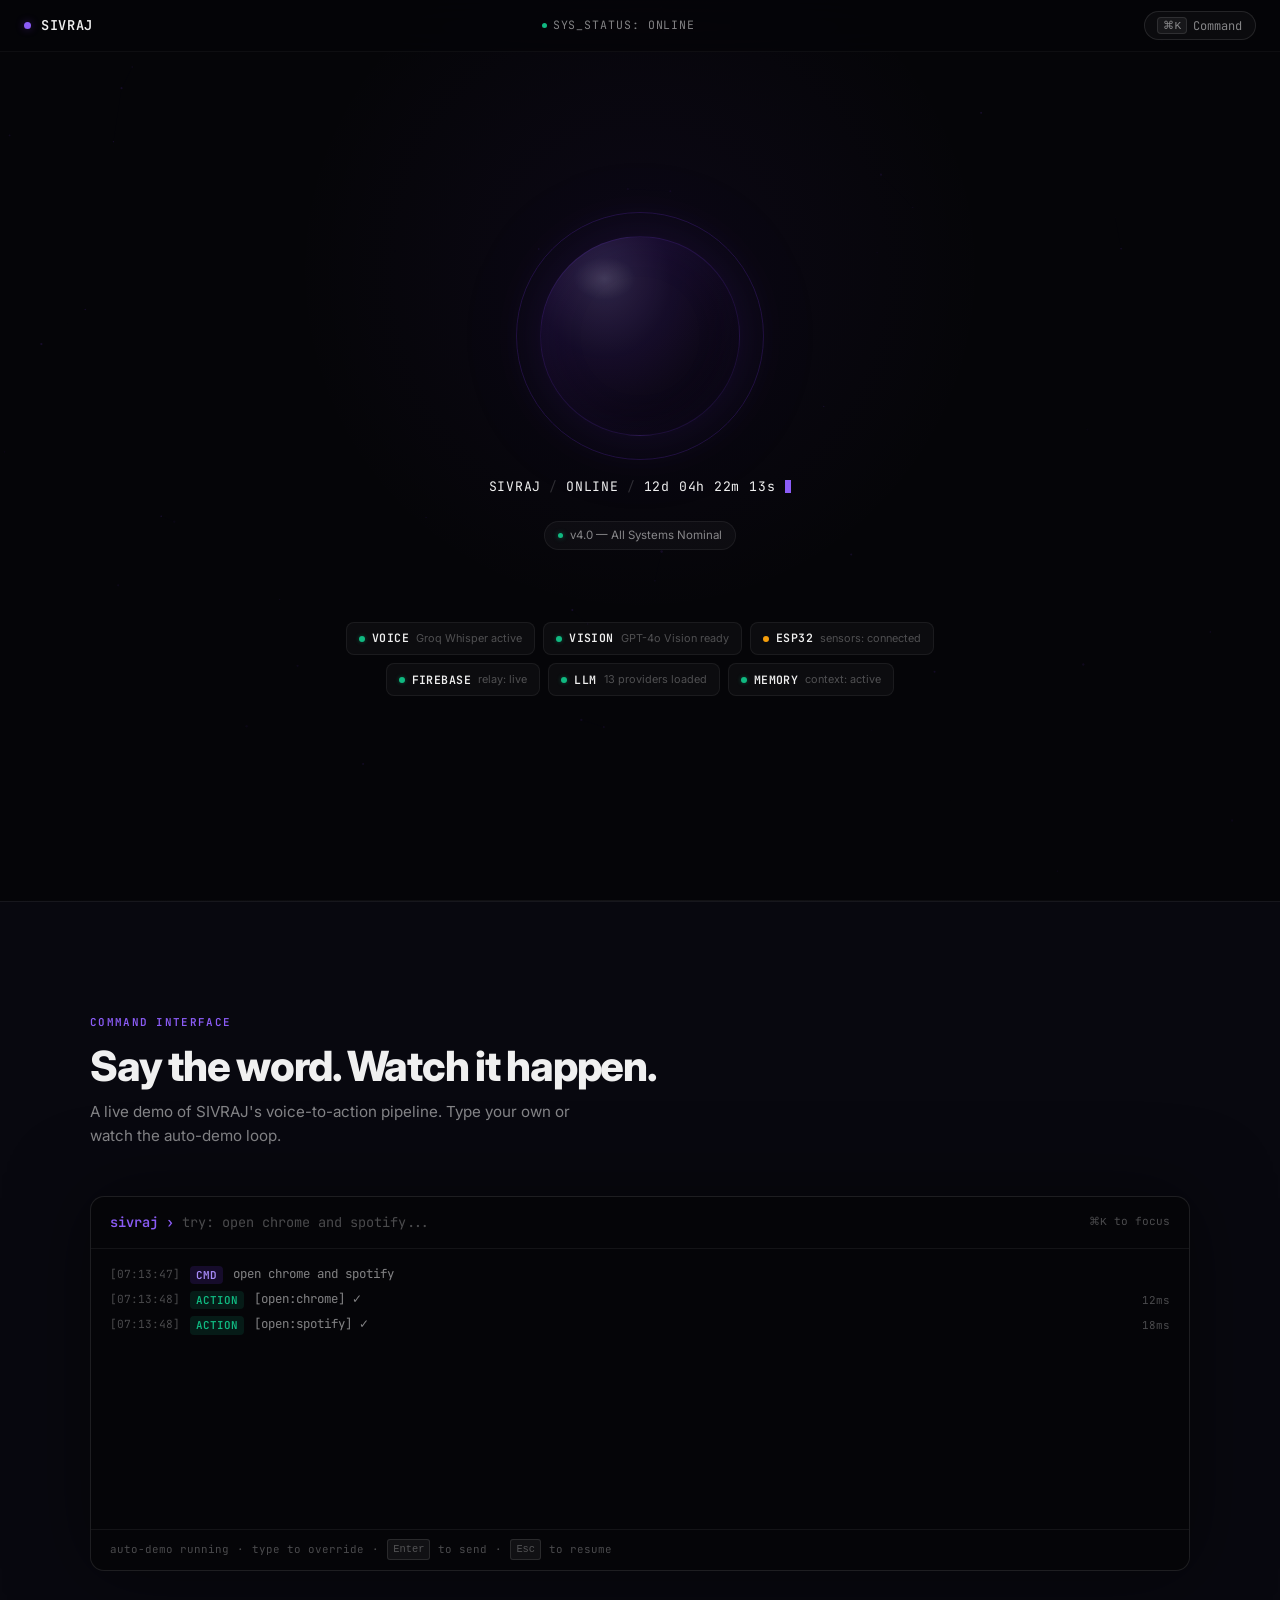
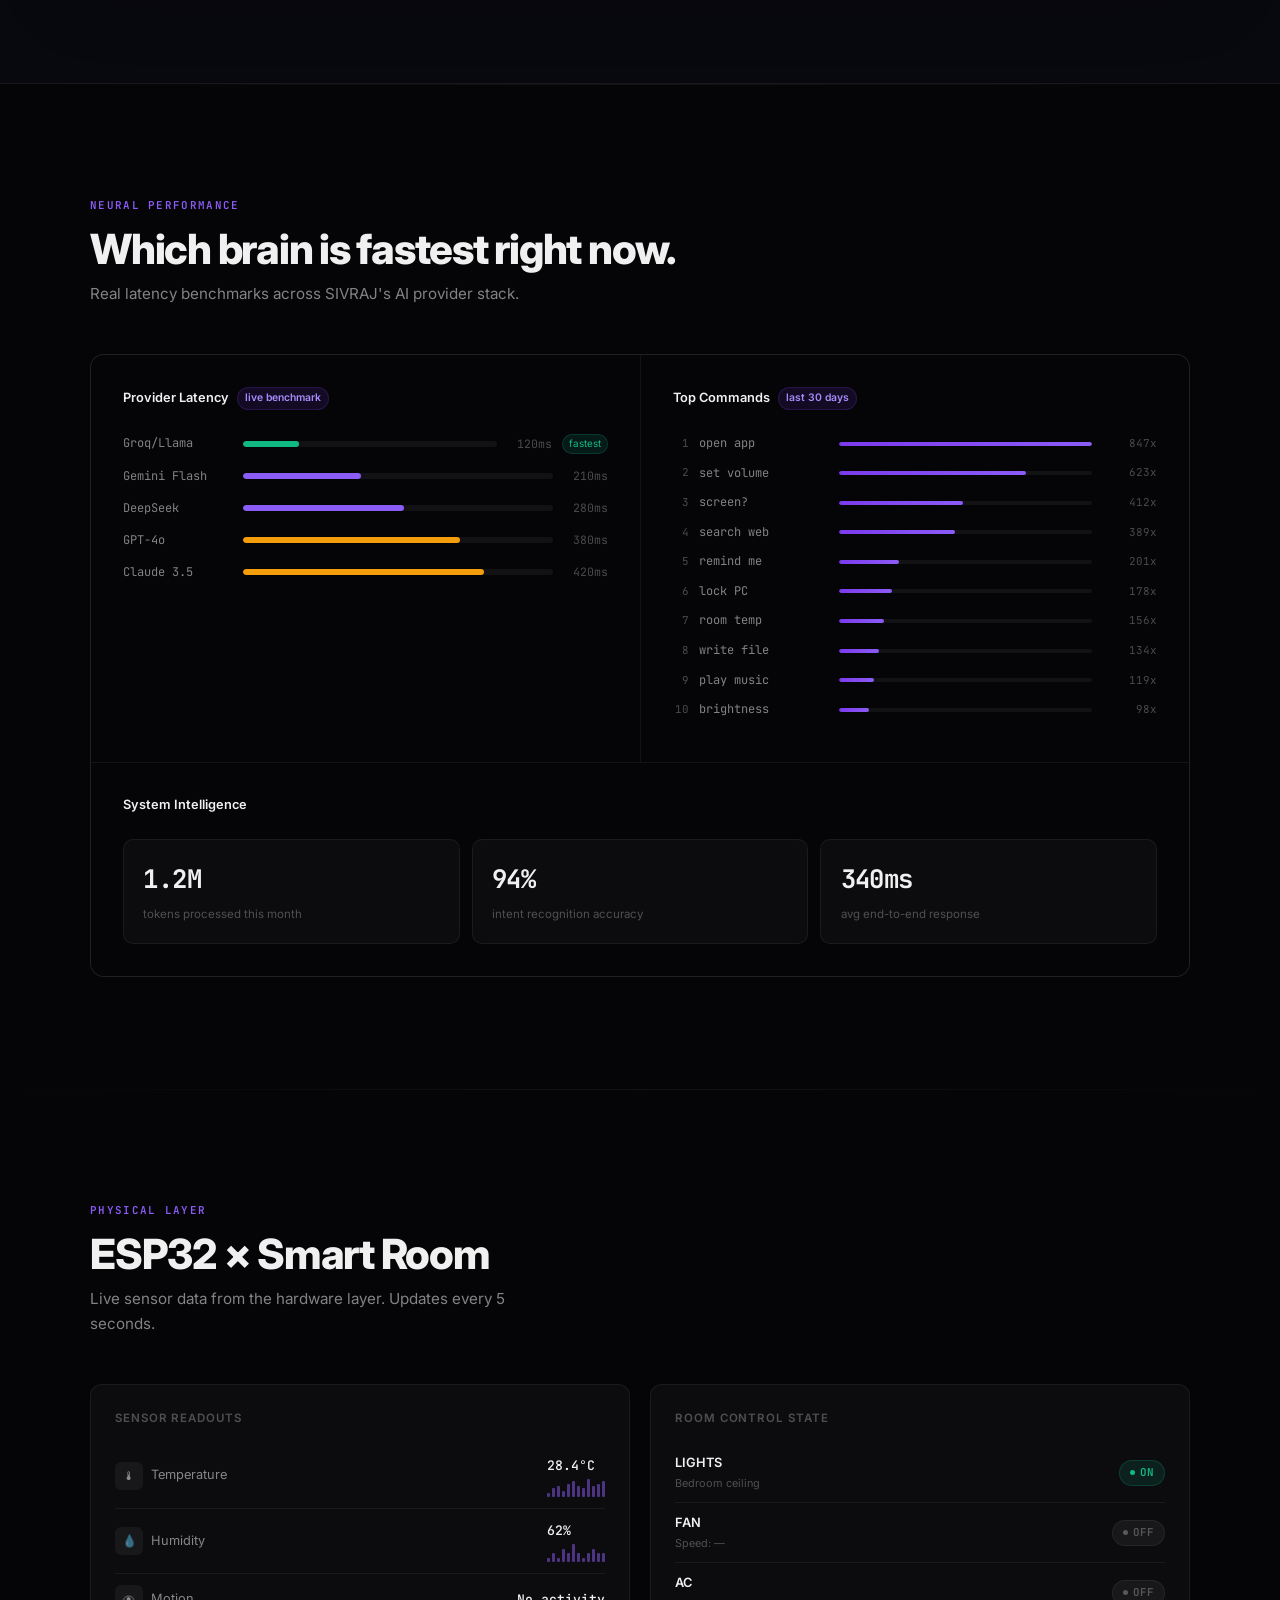
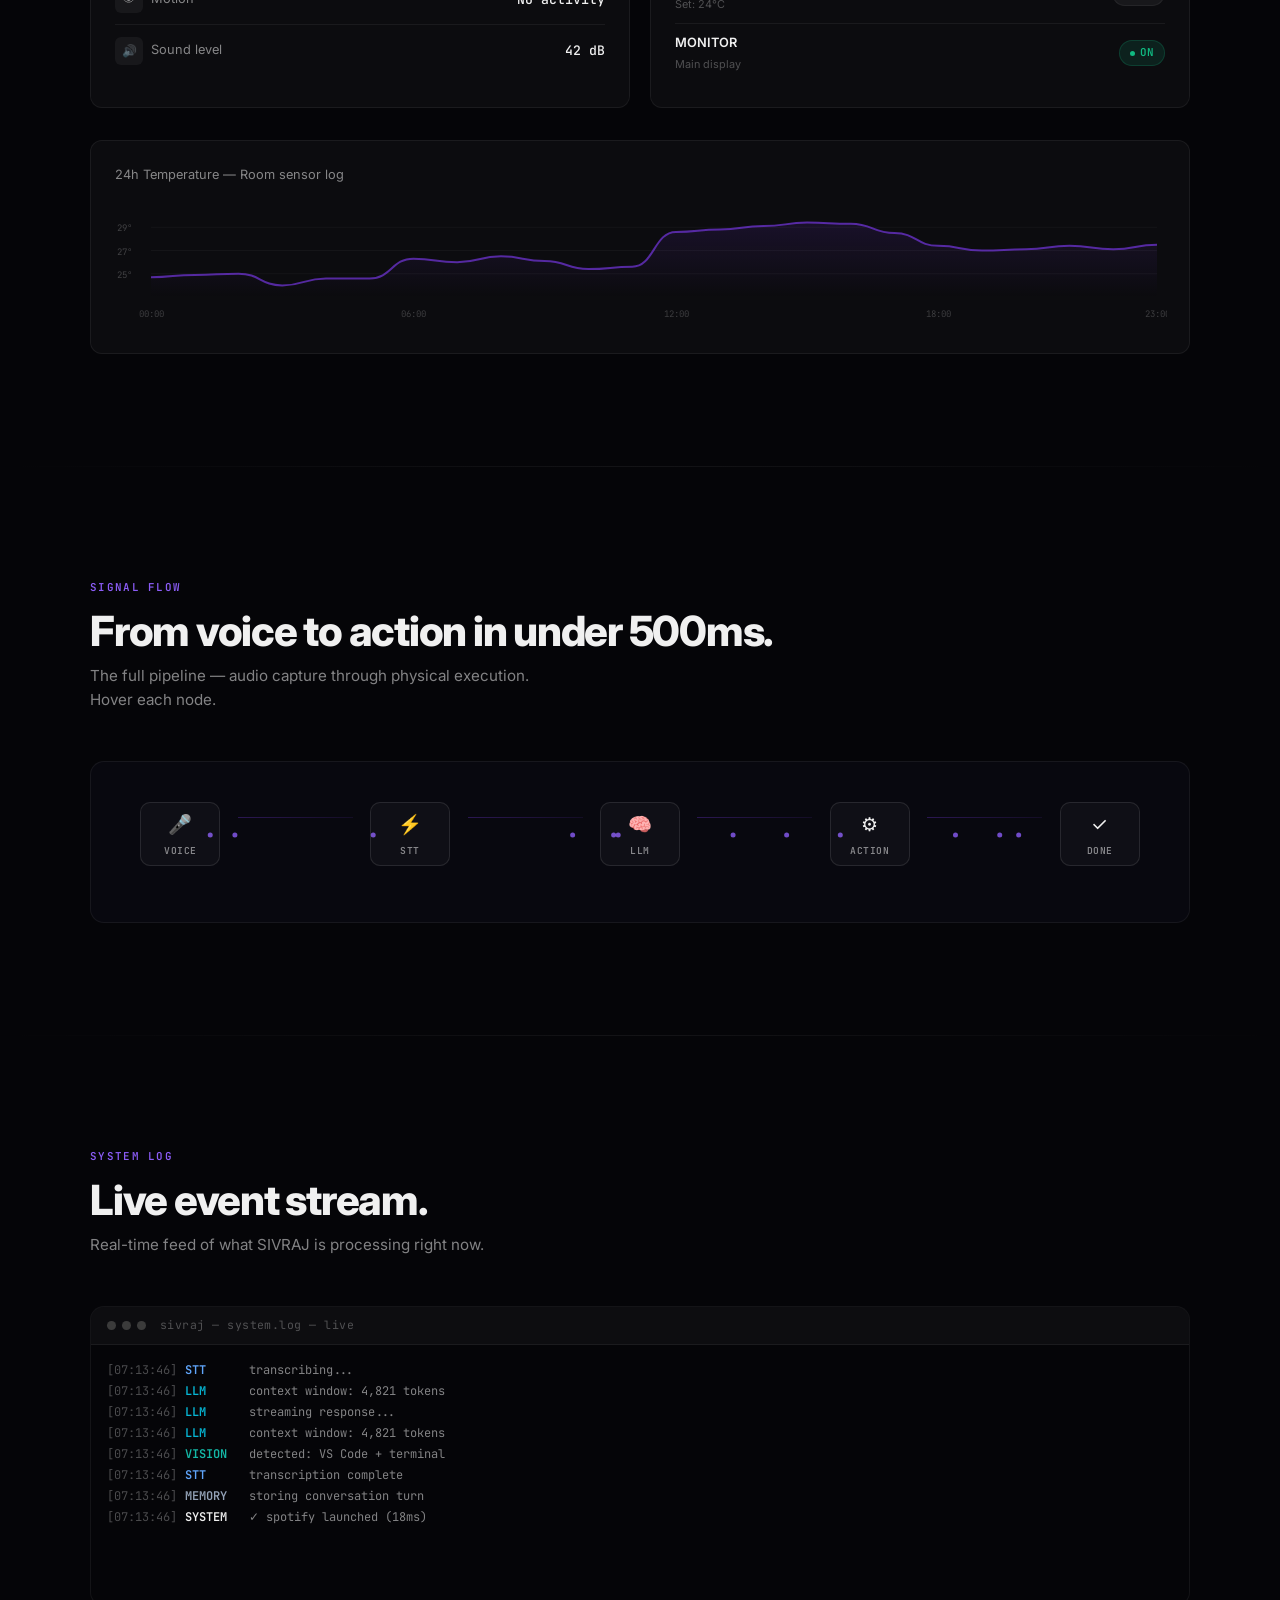
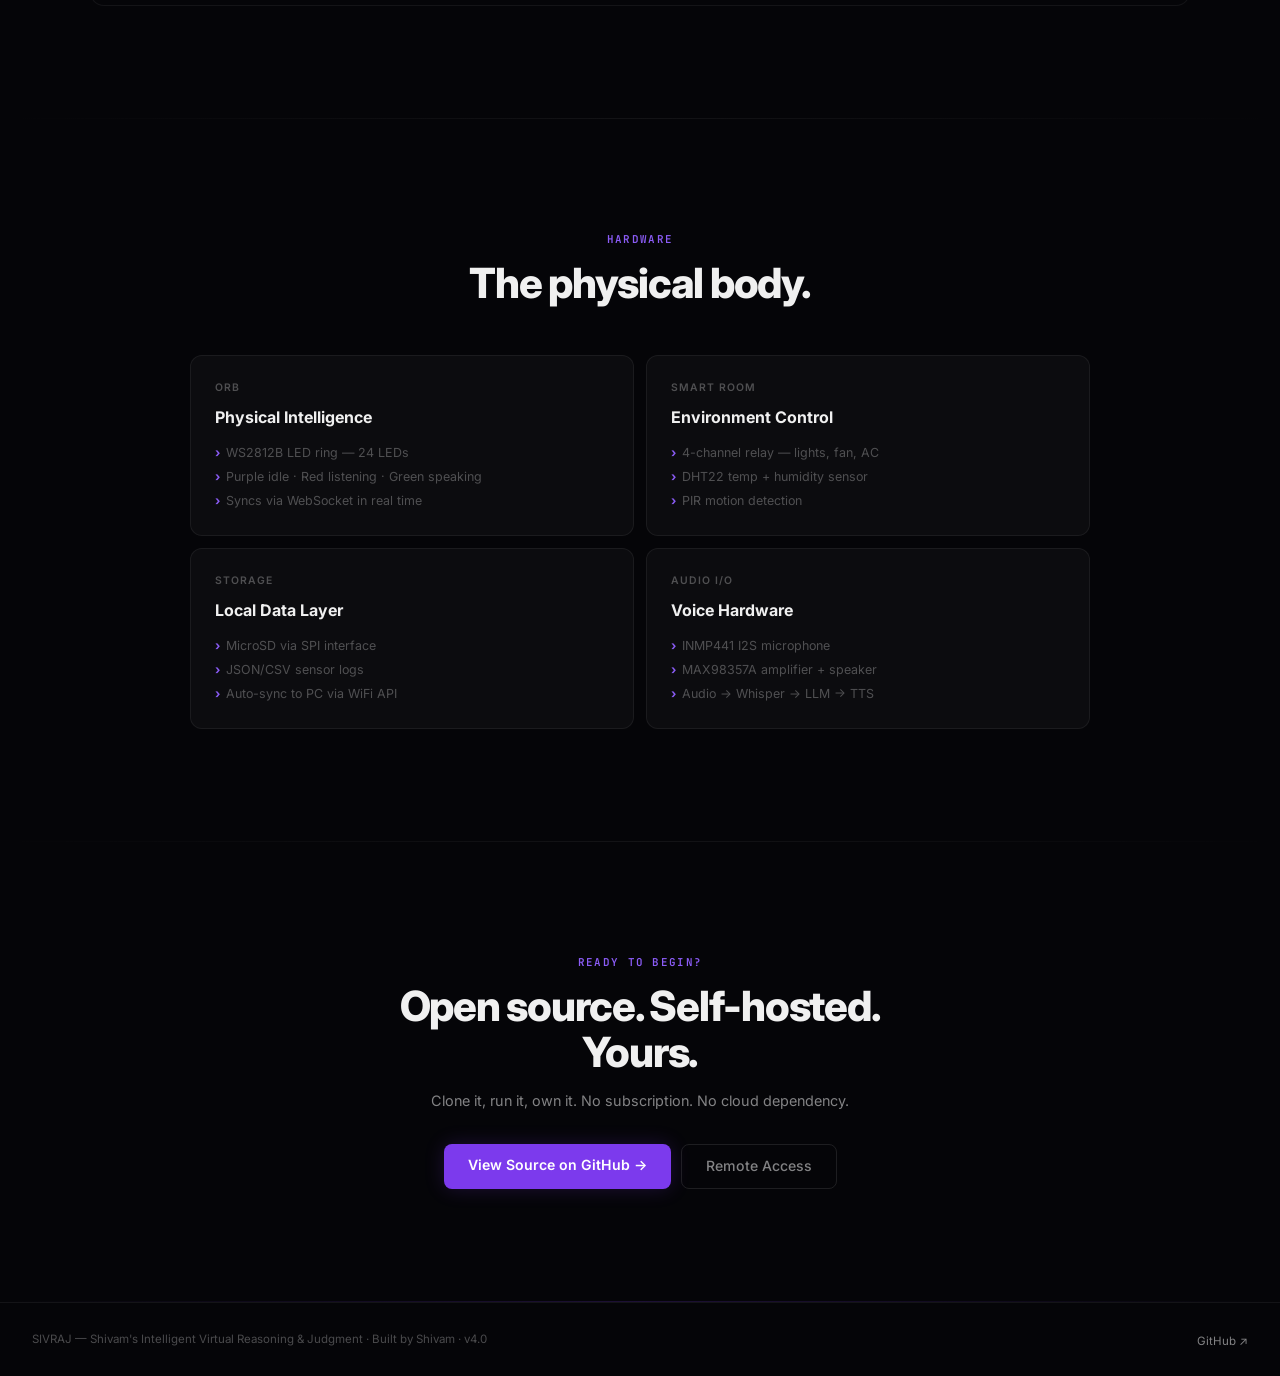
==== commit bfe1f845: "rebuild: cockpit design v2 — live HUD aesthetic" ====
--- a/index.html
+++ b/index.html
@@ -1,242 +1,228 @@
 <!DOCTYPE html>
 <html lang="en">
 <head>
-  <meta charset="UTF-8" />
-  <meta name="viewport" content="width=device-width, initial-scale=1.0" />
-  <title>SIVRAJ — The Autonomous Intelligence</title>
-  <meta name="description" content="SIVRAJ is an autonomous voice-first AI that controls your PC, sees your screen, and manages your room. Built by Shivam." />
-  <link rel="stylesheet" href="styles.css" />
-  <link rel="icon" href="data:image/svg+xml,<svg xmlns='http://www.w3.org/2000/svg' viewBox='0 0 100 100'><text y='.9em' font-size='90'>🔮</text></svg>" />
+<meta charset="UTF-8"/>
+<meta name="viewport" content="width=device-width, initial-scale=1.0"/>
+<title>SIVRAJ — Autonomous Intelligence System</title>
+<meta name="description" content="SIVRAJ is an autonomous voice-first AI cockpit that controls your PC, sees your screen, and manages your room."/>
+<link rel="preconnect" href="https://fonts.googleapis.com"/>
+<link href="https://fonts.googleapis.com/css2?family=Inter:wght@300;400;500;600;700;800;900&family=JetBrains+Mono:wght@400;500;600&display=swap" rel="stylesheet"/>
+<link rel="stylesheet" href="styles.css"/>
 </head>
 <body>
 
+<!-- ═══ CMD PALETTE OVERLAY ═══ -->
+<div class="cmd-overlay" id="cmdOverlay">
+  <div class="cmd-palette">
+    <div class="cmd-palette-input-wrap">
+      <span class="cmd-palette-prefix">sivraj ›</span>
+      <input class="cmd-palette-input" id="cmdPaletteInput" placeholder="type a command..." autocomplete="off" spellcheck="false"/>
+      <span class="cmd-palette-esc"><kbd>esc</kbd> close</span>
+    </div>
+    <div class="cmd-palette-log" id="cmdPaletteLog"></div>
+  </div>
+</div>
+
 <!-- ═══ NAV ═══ -->
-<nav>
-  <div class="nav-left">
-    <a href="#" class="nav-logo"><span class="orb-dot"></span> SIVRAJ</a>
-    <ul class="nav-links">
-      <li><a href="#capabilities">Capabilities</a></li>
-      <li><a href="#architecture">Architecture</a></li>
-      <li><a href="#hardware">Hardware</a></li>
-    </ul>
-  </div>
-  <div class="nav-right">
-    <a href="remote.html" class="nav-btn-ghost">🔒 Remote</a>
-    <a href="#cta" class="nav-btn">Get Started</a>
-  </div>
+<nav id="mainNav">
+  <div class="nav-brand"><span class="nav-glow-dot"></span>SIVRAJ</div>
+  <div class="nav-status"><span class="nav-status-dot"></span>SYS_STATUS: ONLINE</div>
+  <button class="nav-cmd-btn" id="navCmdBtn"><kbd>⌘K</kbd> Command</button>
 </nav>
 
-<!-- ═══ HERO ═══ -->
+<!-- ═══ SECTION 1: HERO ═══ -->
 <section class="hero">
-  <canvas id="particles-canvas"></canvas>
-  <div class="hero-glow"></div>
-
-  <div class="orb-container">
-    <div class="orb-pulse"></div>
-    <div class="orb-pulse"></div>
-    <div class="orb-pulse"></div>
-    <div class="orb-3d"></div>
-  </div>
-
-  <div class="hero-tag"><span class="pulse"></span> v4.0 — Online & Autonomous</div>
-
-  <h1><span class="gradient-text">SIVRAJ</span></h1>
-  <p class="sub">An autonomous intelligence that controls your PC with voice,<br>sees your screen, and manages your room.</p>
-
-  <div class="hero-ctas">
-    <a href="https://github.com/cyberexplainn-ai/SIVRAJ" class="cta-primary">View Source →</a>
-    <a href="#capabilities" class="cta-ghost">Explore</a>
-  </div>
-
-  <div class="metrics">
-    <div class="metric">
-      <div class="metric-val" data-count="28">0</div>
-      <div class="metric-label">System Commands</div>
-    </div>
-    <div class="metric">
-      <div class="metric-val" data-count="13">0</div>
-      <div class="metric-label">AI Providers</div>
-    </div>
-    <div class="metric">
-      <div class="metric-val" data-count="5">0</div>
-      <div class="metric-label">Agent Turns</div>
-    </div>
-    <div class="metric">
-      <div class="metric-val" data-count="100">0</div>
-      <div class="metric-label">ms Latency</div>
-    </div>
-  </div>
-</section>
-
-<div class="section-divider"></div>
-
-<!-- ═══ CAPABILITIES ═══ -->
-<section id="capabilities">
-  <div class="section-head center reveal">
-    <div class="section-label">Capabilities</div>
-    <h2 class="section-title">Everything you need.<br>Nothing you don't.</h2>
-    <p class="section-desc">Voice, vision, automation, intelligence — all working together in one unified system.</p>
-  </div>
-
-  <div class="bento">
-    <div class="bento-card span-2 reveal">
-      <div class="bento-icon">🎤</div>
-      <h3>Voice-First Interface</h3>
-      <p>Always-on wake word detection powered by Groq Whisper. Say "Sivraj" and your machine responds instantly. Neural TTS speaks back with sentence-level streaming for sub-500ms perceived latency.</p>
-    </div>
-    <div class="bento-card reveal" data-accent="cyan">
-      <div class="bento-icon">👁️</div>
-      <h3>Screen Vision</h3>
-      <p>Captures your screen and sends it to GPT-4o or Gemini Vision. SIVRAJ can describe, analyze, and act on what it sees.</p>
-    </div>
-    <div class="bento-card reveal" data-accent="green">
-      <div class="bento-icon">🔄</div>
-      <h3>Multi-Step Agent</h3>
-      <p>Chains up to 5 sequential actions. "Create folder, add README, open in VS Code" — all from one command.</p>
-    </div>
-    <div class="bento-card reveal" data-accent="amber">
-      <div class="bento-icon">⚡</div>
-      <h3>28 System Commands</h3>
-      <p>Open apps, control volume, manage files, press hotkeys, search the web, run shell commands — complete PC control.</p>
-    </div>
-    <div class="bento-card span-2 reveal">
-      <div class="bento-icon">🧠</div>
-      <h3>13 AI Providers — Zero Lock-in</h3>
-      <p>Groq, OpenAI, Claude, Gemini, DeepSeek, Mistral, Ollama (local), Cohere, Cloudflare, and more. All free-tier compatible. Switch providers with one click. Your keys never leave your machine.</p>
-    </div>
-  </div>
-</section>
-
-<div class="section-divider"></div>
-
-<!-- ═══ ARCHITECTURE ═══ -->
-<section id="architecture">
-  <div class="section-head center reveal">
-    <div class="section-label">Architecture</div>
-    <h2 class="section-title">Three systems. One intelligence.</h2>
-    <p class="section-desc">Desktop, cloud, and physical — seamlessly connected through Firebase.</p>
-  </div>
-
-  <div class="arch-flow reveal">
-    <div class="arch-box">
-      <div class="icon">🔮</div>
-      <h4>Desktop Orb</h4>
-      <p>Electron app · LLM engine · Voice I/O · Full PC control</p>
-    </div>
-    <div class="arch-connector">⟷</div>
-    <div class="arch-box">
-      <div class="icon">☁️</div>
-      <h4>sivraj.in</h4>
-      <p>Firebase relay · Remote API · Real-time sync</p>
-    </div>
-    <div class="arch-connector">⟷</div>
-    <div class="arch-box">
-      <div class="icon">⚡</div>
-      <h4>ESP32</h4>
-      <p>Physical orb · Room sensors · Smart home control</p>
-    </div>
-  </div>
-
-  <div class="terminal-wrap reveal">
-    <div class="terminal-bar">
-      <span class="t-dot r"></span>
-      <span class="t-dot y"></span>
-      <span class="t-dot g"></span>
-    </div>
-    <div class="terminal-body" id="terminalBody">
-      <div><span class="prompt">~</span> <span class="cursor"></span></div>
-    </div>
-  </div>
-</section>
-
-<div class="section-divider"></div>
-
-<!-- ═══ COMMANDS ═══ -->
-<section id="commands">
-  <div class="section-head center reveal">
-    <div class="section-label">Voice Commands</div>
-    <h2 class="section-title">Just say the word.</h2>
-  </div>
-
-  <div class="cmd-list">
-    <div class="cmd-row reveal"><span class="cmd-voice">"Sivraj, open Chrome and Spotify"</span><span class="cmd-icon">→</span><span class="cmd-action">launches both instantly</span></div>
-    <div class="cmd-row reveal"><span class="cmd-voice">"What's on my screen?"</span><span class="cmd-icon">→</span><span class="cmd-action">screenshot → vision → describe</span></div>
-    <div class="cmd-row reveal"><span class="cmd-voice">"Set volume to 40%"</span><span class="cmd-icon">→</span><span class="cmd-action">[ACTION:volume:40] ✓</span></div>
-    <div class="cmd-row reveal"><span class="cmd-voice">"Create project with README"</span><span class="cmd-icon">→</span><span class="cmd-action">multi-step chain → done</span></div>
-    <div class="cmd-row reveal"><span class="cmd-voice">"Remind me in 30 min"</span><span class="cmd-icon">→</span><span class="cmd-action">⏰ timer set → speaks</span></div>
-    <div class="cmd-row reveal"><span class="cmd-voice">"Lock my PC"</span><span class="cmd-icon">→</span><span class="cmd-action">rundll32 → locked 🔒</span></div>
-  </div>
-</section>
-
-<div class="section-divider"></div>
-
-<!-- ═══ HARDWARE ═══ -->
-<section id="hardware">
-  <div class="section-head center reveal">
-    <div class="section-label">Hardware</div>
-    <h2 class="section-title">ESP32 — The physical body.</h2>
-    <p class="section-desc">SIVRAJ enters the real world. Voice, lights, sensors, and control.</p>
-  </div>
-
-  <div class="hw-grid">
-    <div class="hw-card reveal">
-      <div class="icon">🔮</div>
-      <h3>Physical Orb</h3>
-      <p>A real glowing orb that mirrors the AI state.</p>
-      <ul>
-        <li>WS2812B LED ring (24 LEDs)</li>
-        <li>Purple idle · Red listening · Green speaking</li>
-        <li>Syncs with desktop orb via WebSocket</li>
-      </ul>
-    </div>
-    <div class="hw-card reveal">
-      <div class="icon">🏠</div>
-      <h3>Smart Room</h3>
-      <p>Voice-control your entire room.</p>
-      <ul>
-        <li>4-channel relay (lights, fan, AC)</li>
-        <li>DHT22 temp + humidity sensor</li>
-        <li>PIR motion detection</li>
-      </ul>
-    </div>
-    <div class="hw-card reveal">
-      <div class="icon">💾</div>
-      <h3>Local Storage</h3>
-      <p>SD card stores sensor data + syncs to PC.</p>
-      <ul>
-        <li>MicroSD via SPI interface</li>
-        <li>JSON/CSV sensor logs</li>
-        <li>Auto-sync to PC via WiFi API</li>
-      </ul>
-    </div>
-    <div class="hw-card reveal">
-      <div class="icon">🎤</div>
-      <h3>Voice I/O</h3>
-      <p>Standalone voice control from anywhere.</p>
-      <ul>
-        <li>INMP441 I2S microphone</li>
-        <li>MAX98357A amplifier + speaker</li>
-        <li>Audio → API → Whisper → LLM</li>
-      </ul>
-    </div>
-  </div>
-</section>
-
-<div class="section-divider"></div>
+  <canvas id="particles"></canvas>
+  <div class="hero-ambient"></div>
+  <div class="hero-content">
+    <div class="orb-wrap">
+      <div class="orb-ring"></div><div class="orb-ring"></div><div class="orb-ring"></div>
+      <div class="orb" id="orb"></div>
+    </div>
+    <div class="uptime-display">
+      <span class="uptime-val">SIVRAJ</span><span class="uptime-sep">/</span>
+      <span class="uptime-val">ONLINE</span><span class="uptime-sep">/</span>
+      <span id="uptimeStr" class="uptime-val">0d 00h 00m 00s</span>
+      <span class="uptime-cursor"></span>
+    </div>
+    <div class="hero-tag"><span class="dot-green"></span>v4.0 — All Systems Nominal</div>
+    <div class="module-grid">
+      <div class="mod-card"><span class="mod-dot dot-g"></span><span class="mod-name">VOICE</span><span class="mod-status">Groq Whisper active</span></div>
+      <div class="mod-card"><span class="mod-dot dot-g"></span><span class="mod-name">VISION</span><span class="mod-status">GPT-4o Vision ready</span></div>
+      <div class="mod-card"><span class="mod-dot dot-a"></span><span class="mod-name">ESP32</span><span class="mod-status">sensors: connected</span></div>
+      <div class="mod-card"><span class="mod-dot dot-g"></span><span class="mod-name">FIREBASE</span><span class="mod-status">relay: live</span></div>
+      <div class="mod-card"><span class="mod-dot dot-g"></span><span class="mod-name">LLM</span><span class="mod-status">13 providers loaded</span></div>
+      <div class="mod-card"><span class="mod-dot dot-g"></span><span class="mod-name">MEMORY</span><span class="mod-status">context: active</span></div>
+    </div>
+  </div>
+</section>
+
+<div class="sec-divider"></div>
+
+<!-- ═══ SECTION 2: COMMAND INTERFACE ═══ -->
+<section class="sec cmd-section">
+  <div class="sec-inner">
+    <div class="sec-head reveal">
+      <div class="sec-label">Command Interface</div>
+      <div class="sec-title">Say the word. Watch it happen.</div>
+      <div class="sec-sub">A live demo of SIVRAJ's voice-to-action pipeline. Type your own or watch the auto-demo loop.</div>
+    </div>
+    <div class="cmd-panel reveal">
+      <div class="cmd-bar-wrap">
+        <span class="cmd-prefix">sivraj ›</span>
+        <input class="cmd-input" id="cmdInput" placeholder="try: open chrome and spotify..." autocomplete="off" spellcheck="false"/>
+        <span class="cmd-shortcut"><kbd>⌘K</kbd> to focus</span>
+      </div>
+      <div class="cmd-log" id="cmdLog"></div>
+      <div class="cmd-hint"><span>auto-demo running</span><span>·</span><span>type to override</span><span>·</span><kbd>Enter</kbd> to send<span>·</span><kbd>Esc</kbd> to resume</div>
+    </div>
+  </div>
+</section>
+
+<div class="sec-divider"></div>
+
+<!-- ═══ SECTION 3: INTELLIGENCE ═══ -->
+<section class="sec">
+  <div class="sec-inner">
+    <div class="sec-head reveal">
+      <div class="sec-label">Neural Performance</div>
+      <div class="sec-title">Which brain is fastest right now.</div>
+      <div class="sec-sub">Real latency benchmarks across SIVRAJ's AI provider stack.</div>
+    </div>
+    <div class="intel-grid reveal">
+      <div class="intel-card">
+        <div class="intel-title">Provider Latency <span>live benchmark</span></div>
+        <div id="latencyBars"></div>
+      </div>
+      <div class="intel-card">
+        <div class="intel-title">Top Commands <span>last 30 days</span></div>
+        <div id="freqBars"></div>
+      </div>
+      <div class="intel-card full">
+        <div class="intel-title">System Intelligence</div>
+        <div class="metric-row">
+          <div class="metric-card"><div class="metric-val" data-target="1.2" data-suffix="M">0</div><div class="metric-lbl">tokens processed this month</div></div>
+          <div class="metric-card"><div class="metric-val" data-target="94" data-suffix="%">0</div><div class="metric-lbl">intent recognition accuracy</div></div>
+          <div class="metric-card"><div class="metric-val" data-target="340" data-suffix="ms">0</div><div class="metric-lbl">avg end-to-end response</div></div>
+        </div>
+      </div>
+    </div>
+  </div>
+</section>
+
+<div class="sec-divider"></div>
+
+<!-- ═══ SECTION 4: SENSOR & ROOM ═══ -->
+<section class="sec">
+  <div class="sec-inner">
+    <div class="sec-head reveal">
+      <div class="sec-label">Physical Layer</div>
+      <div class="sec-title">ESP32 × Smart Room</div>
+      <div class="sec-sub">Live sensor data from the hardware layer. Updates every 5 seconds.</div>
+    </div>
+    <div class="sensor-grid reveal">
+      <div class="sensor-panel">
+        <div style="font-size:.72rem;font-weight:600;color:var(--text3);letter-spacing:.08em;text-transform:uppercase;margin-bottom:1rem">Sensor Readouts</div>
+        <div class="sensor-row"><div class="sensor-key"><div class="sensor-icon">🌡</div>Temperature</div><div><div class="sensor-val" id="sTemp">28.4°C</div><div class="sparkline" id="sparkTemp"></div></div></div>
+        <div class="sensor-row"><div class="sensor-key"><div class="sensor-icon">💧</div>Humidity</div><div><div class="sensor-val" id="sHum">62%</div><div class="sparkline" id="sparkHum"></div></div></div>
+        <div class="sensor-row"><div class="sensor-key"><div class="sensor-icon">👁</div>Motion</div><div class="sensor-val" id="sMotion">No activity</div></div>
+        <div class="sensor-row"><div class="sensor-key"><div class="sensor-icon">🔊</div>Sound level</div><div class="sensor-val" id="sSound">42 dB</div></div>
+      </div>
+      <div class="toggle-panel">
+        <div style="font-size:.72rem;font-weight:600;color:var(--text3);letter-spacing:.08em;text-transform:uppercase;margin-bottom:1rem">Room Control State</div>
+        <div class="toggle-row"><div class="toggle-left"><div class="toggle-name">LIGHTS</div><div class="toggle-sub">Bedroom ceiling</div></div><div class="toggle-pill pill-on"><span class="pill-dot"></span>ON</div></div>
+        <div class="toggle-row"><div class="toggle-left"><div class="toggle-name">FAN</div><div class="toggle-sub">Speed: —</div></div><div class="toggle-pill pill-off"><span class="pill-dot"></span>OFF</div></div>
+        <div class="toggle-row"><div class="toggle-left"><div class="toggle-name">AC</div><div class="toggle-sub">Set: 24°C</div></div><div class="toggle-pill pill-off"><span class="pill-dot"></span>OFF</div></div>
+        <div class="toggle-row"><div class="toggle-left"><div class="toggle-name">MONITOR</div><div class="toggle-sub">Main display</div></div><div class="toggle-pill pill-on"><span class="pill-dot"></span>ON</div></div>
+      </div>
+    </div>
+    <div class="temp-chart-wrap reveal">
+      <div class="temp-chart-title">24h Temperature — Room sensor log</div>
+      <canvas id="tempChart"></canvas>
+    </div>
+  </div>
+</section>
+
+<div class="sec-divider"></div>
+
+<!-- ═══ SECTION 5: PIPELINE ═══ -->
+<section class="sec">
+  <div class="sec-inner">
+    <div class="sec-head reveal">
+      <div class="sec-label">Signal Flow</div>
+      <div class="sec-title">From voice to action in under 500ms.</div>
+      <div class="sec-sub">The full pipeline — audio capture through physical execution. Hover each node.</div>
+    </div>
+    <div class="pipeline-wrap reveal" id="pipelineWrap">
+      <canvas id="dotsCanvas"></canvas>
+      <div class="pipeline-nodes">
+        <div class="pipe-node" data-tip="Captures audio via INMP441 I2S mic. Wake word: Sivraj" data-lat="~0ms" data-tech="PyAudio + Porcupine"><div class="pipe-node-box"><span class="pipe-node-icon">🎤</span><span class="pipe-node-label">VOICE</span></div><div class="pipe-tooltip"></div></div>
+        <div class="pipe-connector"></div>
+        <div class="pipe-node" data-tip="Speech-to-text via Groq Whisper API" data-lat="~80ms" data-tech="Groq Whisper"><div class="pipe-node-box"><span class="pipe-node-icon">⚡</span><span class="pipe-node-label">STT</span></div><div class="pipe-tooltip"></div></div>
+        <div class="pipe-connector"></div>
+        <div class="pipe-node" data-tip="Intent classification and response generation" data-lat="~120ms" data-tech="13 providers"><div class="pipe-node-box"><span class="pipe-node-icon">🧠</span><span class="pipe-node-label">LLM</span></div><div class="pipe-tooltip"></div></div>
+        <div class="pipe-connector"></div>
+        <div class="pipe-node" data-tip="Executes 28 system commands on your PC" data-lat="~10ms" data-tech="Python subprocess"><div class="pipe-node-box"><span class="pipe-node-icon">⚙</span><span class="pipe-node-label">ACTION</span></div><div class="pipe-tooltip"></div></div>
+        <div class="pipe-connector"></div>
+        <div class="pipe-node" data-tip="Task complete. Neural TTS speaks the result." data-lat="~40ms" data-tech="Neural TTS streaming"><div class="pipe-node-box"><span class="pipe-node-icon">✓</span><span class="pipe-node-label">DONE</span></div><div class="pipe-tooltip"></div></div>
+      </div>
+    </div>
+  </div>
+</section>
+
+<div class="sec-divider"></div>
+
+<!-- ═══ SECTION 6: SYSTEM LOG ═══ -->
+<section class="sec">
+  <div class="sec-inner">
+    <div class="sec-head reveal">
+      <div class="sec-label">System Log</div>
+      <div class="sec-title">Live event stream.</div>
+      <div class="sec-sub">Real-time feed of what SIVRAJ is processing right now.</div>
+    </div>
+    <div class="syslog-wrap reveal">
+      <div class="syslog-bar"><span class="syslog-dot sd-r"></span><span class="syslog-dot sd-y"></span><span class="syslog-dot sd-g"></span><span class="syslog-title">sivraj — system.log — live</span></div>
+      <div class="syslog-body" id="syslogBody"></div>
+    </div>
+  </div>
+</section>
+
+<div class="sec-divider"></div>
+
+<!-- ═══ SECTION 7: HARDWARE ═══ -->
+<section class="sec">
+  <div class="sec-inner">
+    <div class="sec-head reveal" style="text-align:center">
+      <div class="sec-label">Hardware</div>
+      <div class="sec-title">The physical body.</div>
+    </div>
+    <div class="hw-grid">
+      <div class="hw-card reveal"><div class="hw-cat">Orb</div><div class="hw-name">Physical Intelligence</div><ul class="hw-list"><li>WS2812B LED ring — 24 LEDs</li><li>Purple idle · Red listening · Green speaking</li><li>Syncs via WebSocket in real time</li></ul></div>
+      <div class="hw-card reveal"><div class="hw-cat">Smart Room</div><div class="hw-name">Environment Control</div><ul class="hw-list"><li>4-channel relay — lights, fan, AC</li><li>DHT22 temp + humidity sensor</li><li>PIR motion detection</li></ul></div>
+      <div class="hw-card reveal"><div class="hw-cat">Storage</div><div class="hw-name">Local Data Layer</div><ul class="hw-list"><li>MicroSD via SPI interface</li><li>JSON/CSV sensor logs</li><li>Auto-sync to PC via WiFi API</li></ul></div>
+      <div class="hw-card reveal"><div class="hw-cat">Audio I/O</div><div class="hw-name">Voice Hardware</div><ul class="hw-list"><li>INMP441 I2S microphone</li><li>MAX98357A amplifier + speaker</li><li>Audio → Whisper → LLM → TTS</li></ul></div>
+    </div>
+  </div>
+</section>
+
+<div class="sec-divider"></div>
 
 <!-- ═══ CTA ═══ -->
-<section class="cta-section" id="cta">
-  <h2 class="reveal section-title" style="margin:0 auto .8rem">Ready to begin?</h2>
-  <p class="reveal">Open source. Self-hosted. Yours forever.</p>
-  <div class="hero-ctas reveal" style="justify-content:center">
-    <a href="https://github.com/cyberexplainn-ai/SIVRAJ" class="cta-primary">Clone Repository →</a>
-    <a href="remote.html" class="cta-ghost">🔒 Remote Access</a>
+<section class="sec" style="text-align:center;padding:7rem 2rem;position:relative">
+  <div class="sec-label" style="margin-bottom:.8rem">Ready to begin?</div>
+  <div class="sec-title" style="max-width:500px;margin:0 auto .8rem">Open source. Self-hosted. Yours.</div>
+  <div style="color:var(--text2);font-size:.9rem">Clone it, run it, own it. No subscription. No cloud dependency.</div>
+  <div style="display:flex;gap:10px;justify-content:center;margin-top:2rem;flex-wrap:wrap">
+    <a href="https://github.com/cyberexplainn-ai/SIVRAJ" style="padding:.65rem 1.5rem;border-radius:8px;background:var(--purple);color:#fff;font-weight:600;font-size:.88rem;transition:all .25s;box-shadow:0 0 20px rgba(124,58,237,0.2)">View Source on GitHub →</a>
+    <a href="remote.html" style="padding:.65rem 1.5rem;border-radius:8px;background:transparent;color:var(--text2);font-weight:500;font-size:.88rem;border:1px solid var(--border2);transition:all .25s">Remote Access</a>
   </div>
 </section>
 
 <!-- ═══ FOOTER ═══ -->
+<div class="footer-line"></div>
 <footer>
-  <p>Built by <a href="#">Shivam</a> · SIVRAJ — Shivam's Intelligent Virtual Reasoning and Judgment</p>
+  <div class="footer-left">SIVRAJ — Shivam's Intelligent Virtual Reasoning & Judgment · Built by Shivam · v4.0</div>
+  <div class="footer-right"><a href="https://github.com/cyberexplainn-ai/SIVRAJ">GitHub ↗</a></div>
 </footer>
 
 <script src="script.js"></script>
--- a/styles.css
+++ b/styles.css
@@ -1,469 +1,226 @@
-/* ═══════════════════════════════════════════════════════════
-   SIVRAJ.IN v2.0 — Premium Redesign
-   Inspired by Linear / Vercel / Apple
-   ═══════════════════════════════════════════════════════════ */
-
-@import url('https://fonts.googleapis.com/css2?family=Inter:wght@300;400;500;600;700;800;900&family=JetBrains+Mono:wght@400;500&display=swap');
-
-*, *::before, *::after { box-sizing: border-box; margin: 0; padding: 0; }
-
-:root {
-  --bg: #050508;
-  --bg2: #08080f;
-  --surface: rgba(255,255,255,0.03);
-  --surface2: rgba(255,255,255,0.05);
-  --border: rgba(255,255,255,0.06);
-  --border-hover: rgba(255,255,255,0.12);
-  --purple: #7c3aed;
-  --purple2: #8b5cf6;
-  --purple-soft: rgba(124,58,237,0.15);
-  --purple-glow: rgba(124,58,237,0.5);
-  --cyan: #06b6d4;
-  --green: #10b981;
-  --amber: #f59e0b;
-  --red: #ef4444;
-  --text: #ededed;
-  --text2: rgba(255,255,255,0.50);
-  --text3: rgba(255,255,255,0.30);
-  --font: 'Inter', -apple-system, system-ui, sans-serif;
-  --mono: 'JetBrains Mono', monospace;
+*,*::before,*::after{box-sizing:border-box;margin:0;padding:0}
+:root{
+--bg:#050508;--bg2:#08080f;--bg3:#0c0c18;
+--surface:rgba(255,255,255,0.03);--surface2:rgba(255,255,255,0.05);--surface3:rgba(255,255,255,0.08);
+--border:rgba(255,255,255,0.06);--border2:rgba(255,255,255,0.10);--border3:rgba(255,255,255,0.16);
+--purple:#7c3aed;--purple2:#8b5cf6;--purple3:#a78bfa;
+--purple-soft:rgba(124,58,237,0.12);--purple-glow:rgba(124,58,237,0.4);
+--cyan:#06b6d4;--green:#10b981;--amber:#f59e0b;--red:#ef4444;--teal:#14b8a6;
+--text:#f0f0f0;--text2:rgba(255,255,255,0.5);--text3:rgba(255,255,255,0.28);
+--mono:'JetBrains Mono',monospace;--sans:'Inter',-apple-system,sans-serif;
 }
-
-html { scroll-behavior: smooth; -webkit-font-smoothing: antialiased; }
-
-body {
-  font-family: var(--font);
-  background: var(--bg);
-  color: var(--text);
-  overflow-x: hidden;
-  line-height: 1.6;
+html{scroll-behavior:smooth;-webkit-font-smoothing:antialiased}
+body{font-family:var(--sans);background:var(--bg);color:var(--text);overflow-x:hidden;line-height:1.6}
+::selection{background:rgba(124,58,237,0.3)}
+a{text-decoration:none;color:inherit}
+::-webkit-scrollbar{width:5px}
+::-webkit-scrollbar-track{background:transparent}
+::-webkit-scrollbar-thumb{background:rgba(124,58,237,0.25);border-radius:3px}
+
+/* NAV */
+nav{position:fixed;top:0;left:0;right:0;z-index:200;height:52px;padding:0 1.5rem;display:flex;align-items:center;justify-content:space-between;background:rgba(5,5,8,0.7);backdrop-filter:blur(20px) saturate(1.3);border-bottom:1px solid var(--border);transition:border-color .3s}
+.nav-brand{display:flex;align-items:center;gap:10px;font-family:var(--mono);font-size:.85rem;font-weight:600;letter-spacing:.05em}
+.nav-glow-dot{width:7px;height:7px;border-radius:50%;background:var(--purple2);box-shadow:0 0 8px var(--purple-glow);animation:nav-pulse 3s ease-in-out infinite}
+@keyframes nav-pulse{0%,100%{box-shadow:0 0 8px var(--purple-glow)}50%{box-shadow:0 0 16px var(--purple-glow),0 0 24px rgba(124,58,237,0.2)}}
+.nav-status{font-family:var(--mono);font-size:.72rem;color:var(--text2);letter-spacing:.08em;display:flex;align-items:center;gap:6px}
+.nav-status-dot{width:5px;height:5px;border-radius:50%;background:var(--green);animation:blink-soft 2.5s ease-in-out infinite}
+@keyframes blink-soft{0%,100%{opacity:1}50%{opacity:.35}}
+.nav-cmd-btn{display:flex;align-items:center;gap:6px;padding:.3rem .8rem;border-radius:100px;background:var(--surface);border:1px solid var(--border2);font-size:.75rem;font-family:var(--mono);color:var(--text2);cursor:pointer;transition:all .2s}
+.nav-cmd-btn:hover{border-color:var(--border3);color:var(--text);background:var(--surface2)}
+.nav-cmd-btn kbd{background:var(--surface2);padding:1px 5px;border-radius:4px;font-size:.7rem;border:1px solid var(--border2)}
+
+/* HERO */
+.hero{min-height:100vh;display:flex;flex-direction:column;align-items:center;justify-content:center;text-align:center;padding:6rem 2rem 4rem;position:relative;overflow:hidden}
+#particles{position:absolute;inset:0;z-index:0;pointer-events:none}
+.hero-ambient{position:absolute;top:30%;left:50%;transform:translate(-50%,-50%);width:700px;height:700px;border-radius:50%;background:radial-gradient(circle,rgba(124,58,237,0.06) 0%,transparent 70%);pointer-events:none;z-index:0}
+.hero-content{position:relative;z-index:1;display:flex;flex-direction:column;align-items:center}
+.orb-wrap{position:relative;width:200px;height:200px;margin-bottom:2.5rem;cursor:pointer}
+.orb-ring{position:absolute;inset:-24px;border-radius:50%;border:1px solid rgba(124,58,237,0.07);animation:ring-expand 4s ease-out infinite}
+.orb-ring:nth-child(2){animation-delay:1.4s}
+.orb-ring:nth-child(3){animation-delay:2.8s}
+@keyframes ring-expand{0%{transform:scale(1);opacity:.6}100%{transform:scale(1.6);opacity:0}}
+.orb{width:100%;height:100%;border-radius:50%;position:relative;background:radial-gradient(ellipse at 32% 22%,rgba(167,139,250,0.22) 0%,rgba(124,58,237,0.1) 35%,rgba(76,29,149,0.06) 60%,rgba(5,5,8,0.95) 100%);border:1px solid rgba(124,58,237,0.18);box-shadow:0 0 60px rgba(124,58,237,0.12),0 0 150px rgba(124,58,237,0.04),inset 0 0 50px rgba(124,58,237,0.06);animation:orb-breathe 5s ease-in-out infinite;transition:box-shadow .4s;will-change:transform}
+.orb::before{content:'';position:absolute;top:10%;left:16%;width:32%;height:22%;background:radial-gradient(ellipse,rgba(255,255,255,0.1) 0%,transparent 70%);border-radius:50%}
+@keyframes orb-breathe{0%,100%{box-shadow:0 0 60px rgba(124,58,237,0.12),0 0 150px rgba(124,58,237,0.04)}50%{box-shadow:0 0 80px rgba(124,58,237,0.2),0 0 200px rgba(124,58,237,0.07)}}
+.uptime-display{font-family:var(--mono);font-size:.82rem;color:var(--text2);letter-spacing:.06em;margin-bottom:1.5rem;font-variant-numeric:tabular-nums;display:flex;align-items:center;gap:8px}
+.uptime-sep{color:var(--border3)}
+.uptime-val{color:var(--text)}
+.uptime-cursor{display:inline-block;width:6px;height:13px;background:var(--purple2);vertical-align:text-bottom;margin-left:2px;animation:blink-cursor 1s step-end infinite}
+@keyframes blink-cursor{0%,100%{opacity:1}50%{opacity:0}}
+.hero-tag{display:inline-flex;align-items:center;gap:7px;padding:.28rem .8rem;border-radius:100px;background:var(--surface);border:1px solid var(--border);font-size:.72rem;color:var(--text2);margin-bottom:2rem}
+.hero-tag .dot-green{width:5px;height:5px;border-radius:50%;background:var(--green);box-shadow:0 0 5px rgba(16,185,129,0.5);animation:blink-soft 2.5s ease-in-out infinite}
+.module-grid{display:flex;gap:8px;flex-wrap:wrap;justify-content:center;margin-top:2.5rem;max-width:700px}
+.mod-card{display:flex;align-items:center;gap:7px;padding:.4rem .75rem;border-radius:8px;background:var(--surface);border:1px solid var(--border);font-size:.72rem;transition:border-color .3s}
+.mod-card:hover{border-color:var(--border2)}
+.mod-name{font-family:var(--mono);font-weight:600;color:var(--text);letter-spacing:.04em}
+.mod-status{color:var(--text3);font-size:.68rem}
+.mod-dot{width:6px;height:6px;border-radius:50%;flex-shrink:0}
+.dot-g{background:var(--green);box-shadow:0 0 4px rgba(16,185,129,0.4);animation:pulse-g 3s ease-in-out infinite}
+.dot-a{background:var(--amber);animation:flicker-a 1.5s ease-in-out infinite}
+@keyframes pulse-g{0%,100%{opacity:1;box-shadow:0 0 4px rgba(16,185,129,0.4)}50%{opacity:.7;box-shadow:0 0 8px rgba(16,185,129,0.6)}}
+@keyframes flicker-a{0%,100%{opacity:1}40%{opacity:.4}60%{opacity:.9}80%{opacity:.5}}
+
+/* SECTIONS */
+.sec{padding:7rem 2rem;position:relative}
+.sec-inner{max-width:1100px;margin:0 auto}
+.sec-divider{height:1px;background:linear-gradient(90deg,transparent,var(--border) 50%,transparent)}
+.sec-label{font-family:var(--mono);font-size:.68rem;font-weight:600;letter-spacing:.12em;text-transform:uppercase;color:var(--purple2);margin-bottom:.8rem}
+.sec-title{font-size:clamp(1.8rem,3.5vw,2.6rem);font-weight:800;letter-spacing:-.03em;line-height:1.1;margin-bottom:.6rem}
+.sec-sub{color:var(--text2);font-size:.95rem;max-width:480px;line-height:1.6}
+.sec-head{margin-bottom:3rem}
+.reveal{opacity:0;transform:translateY(22px);transition:all .7s cubic-bezier(0.16,1,0.3,1)}
+.reveal.vis{opacity:1;transform:translateY(0)}
+.cmd-section{background:var(--bg2);border-top:1px solid var(--border);border-bottom:1px solid var(--border)}
+
+/* COMMAND PANEL */
+.cmd-panel{background:var(--bg);border:1px solid var(--border2);border-radius:14px;overflow:hidden;box-shadow:0 0 80px rgba(0,0,0,0.5)}
+.cmd-bar-wrap{display:flex;align-items:center;gap:0;border-bottom:1px solid var(--border)}
+.cmd-prefix{font-family:var(--mono);font-size:.85rem;color:var(--purple2);padding:.9rem 0 .9rem 1.2rem;white-space:nowrap;font-weight:600}
+.cmd-input{flex:1;background:transparent;border:none;outline:none;font-family:var(--mono);font-size:.85rem;color:var(--text);padding:.9rem 1.2rem .9rem .5rem;caret-color:var(--purple2)}
+.cmd-input::placeholder{color:var(--text3)}
+.cmd-shortcut{font-family:var(--mono);font-size:.7rem;color:var(--text3);padding-right:1.2rem;white-space:nowrap}
+.cmd-log{min-height:280px;max-height:380px;overflow-y:auto;padding:1rem 1.2rem;display:flex;flex-direction:column;gap:6px}
+.cmd-log::-webkit-scrollbar{width:4px}
+.cmd-log::-webkit-scrollbar-thumb{background:var(--border2);border-radius:2px}
+.log-row{display:flex;align-items:flex-start;gap:10px;font-family:var(--mono);font-size:.78rem;line-height:1.5;animation:row-enter .3s ease;opacity:1;transition:opacity .5s}
+.log-row.old{opacity:.35}
+@keyframes row-enter{from{opacity:0;transform:translateY(6px)}to{opacity:1;transform:translateY(0)}}
+.log-ts{color:var(--text3);flex-shrink:0;font-size:.7rem;padding-top:1px}
+.log-type{flex-shrink:0;font-size:.68rem;font-weight:600;padding:1px 6px;border-radius:4px;margin-top:1px}
+.lt-cmd{background:rgba(124,58,237,0.15);color:var(--purple3)}
+.lt-action{background:rgba(16,185,129,0.12);color:var(--green)}
+.lt-vision{background:rgba(20,184,166,0.12);color:var(--teal)}
+.lt-llm{background:rgba(6,182,212,0.12);color:var(--cyan)}
+.lt-resp{background:rgba(255,255,255,0.06);color:var(--text2)}
+.lt-esp{background:rgba(245,158,11,0.12);color:var(--amber)}
+.log-text{color:var(--text2);flex:1}
+.log-lat{color:var(--text3);font-size:.68rem;padding-top:2px;flex-shrink:0}
+.cmd-hint{padding:.6rem 1.2rem;border-top:1px solid var(--border);font-family:var(--mono);font-size:.68rem;color:var(--text3);display:flex;align-items:center;gap:8px}
+.cmd-hint kbd{background:var(--surface2);padding:1px 5px;border-radius:3px;border:1px solid var(--border2);font-size:.65rem}
+
+/* INTELLIGENCE */
+.intel-grid{display:grid;grid-template-columns:1fr 1fr;gap:1px;background:var(--border);border:1px solid var(--border);border-radius:14px;overflow:hidden}
+.intel-card{background:var(--bg);padding:2rem}
+.intel-card.full{grid-column:span 2}
+.intel-title{font-size:.8rem;font-weight:600;color:var(--text);margin-bottom:1.5rem;display:flex;align-items:center;gap:8px}
+.intel-title span{font-size:.65rem;padding:2px 7px;border-radius:100px;background:var(--purple-soft);color:var(--purple3);border:1px solid rgba(124,58,237,0.2)}
+.lat-row{display:flex;align-items:center;gap:10px;margin-bottom:.8rem}
+.lat-name{font-family:var(--mono);font-size:.75rem;color:var(--text2);width:110px;flex-shrink:0}
+.lat-bar-wrap{flex:1;height:6px;background:var(--surface2);border-radius:3px;overflow:hidden}
+.lat-bar{height:100%;border-radius:3px;width:0;transition:width 1s cubic-bezier(0.16,1,0.3,1)}
+.lat-ms{font-family:var(--mono);font-size:.72rem;color:var(--text3);width:45px;text-align:right;flex-shrink:0}
+.lat-badge{font-size:.62rem;padding:1px 6px;border-radius:100px;background:rgba(16,185,129,0.12);color:var(--green);border:1px solid rgba(16,185,129,0.2);flex-shrink:0}
+.freq-row{display:flex;align-items:center;gap:10px;margin-bottom:.65rem}
+.freq-rank{font-family:var(--mono);font-size:.68rem;color:var(--text3);width:16px;text-align:right;flex-shrink:0}
+.freq-name{font-family:var(--mono);font-size:.75rem;color:var(--text2);width:130px;flex-shrink:0}
+.freq-bar-wrap{flex:1;height:4px;background:var(--surface2);border-radius:2px;overflow:hidden}
+.freq-bar{height:100%;background:linear-gradient(90deg,var(--purple),var(--purple2));border-radius:2px;width:0;transition:width 1.2s cubic-bezier(0.16,1,0.3,1)}
+.freq-count{font-family:var(--mono);font-size:.68rem;color:var(--text3);width:55px;text-align:right;flex-shrink:0}
+.metric-row{display:grid;grid-template-columns:repeat(3,1fr);gap:12px}
+.metric-card{background:var(--surface);border:1px solid var(--border);border-radius:10px;padding:1.2rem}
+.metric-val{font-family:var(--mono);font-size:1.6rem;font-weight:700;letter-spacing:-.02em;color:var(--text);font-variant-numeric:tabular-nums}
+.metric-lbl{font-size:.72rem;color:var(--text3);margin-top:.3rem}
+
+/* SENSOR */
+.sensor-grid{display:grid;grid-template-columns:1fr 1fr;gap:20px;margin-bottom:2rem}
+.sensor-panel{background:var(--surface);border:1px solid var(--border);border-radius:12px;padding:1.5rem}
+.sensor-row{display:flex;align-items:center;justify-content:space-between;padding:.7rem 0;border-bottom:1px solid var(--border)}
+.sensor-row:last-child{border-bottom:none}
+.sensor-key{display:flex;align-items:center;gap:8px;font-size:.8rem;color:var(--text2)}
+.sensor-icon{width:28px;height:28px;border-radius:6px;background:var(--surface2);display:flex;align-items:center;justify-content:center;font-size:.75rem}
+.sensor-val{font-family:var(--mono);font-size:.82rem;color:var(--text);font-weight:500}
+.sparkline{display:flex;align-items:flex-end;gap:2px;height:18px;margin-top:3px}
+.spark-bar{width:3px;background:var(--purple2);border-radius:1px;opacity:.5}
+.toggle-panel{background:var(--surface);border:1px solid var(--border);border-radius:12px;padding:1.5rem}
+.toggle-row{display:flex;align-items:center;justify-content:space-between;padding:.6rem 0;border-bottom:1px solid var(--border)}
+.toggle-row:last-child{border-bottom:none}
+.toggle-left{display:flex;flex-direction:column;gap:2px}
+.toggle-name{font-size:.8rem;font-weight:600;color:var(--text)}
+.toggle-sub{font-size:.68rem;color:var(--text3)}
+.toggle-pill{display:flex;align-items:center;gap:5px;padding:3px 10px;border-radius:100px;font-family:var(--mono);font-size:.68rem;font-weight:600}
+.pill-on{background:rgba(16,185,129,0.12);color:var(--green);border:1px solid rgba(16,185,129,0.2)}
+.pill-off{background:var(--surface2);color:var(--text3);border:1px solid var(--border)}
+.pill-dot{width:5px;height:5px;border-radius:50%}
+.pill-on .pill-dot{background:var(--green)}
+.pill-off .pill-dot{background:var(--text3)}
+.temp-chart-wrap{background:var(--surface);border:1px solid var(--border);border-radius:12px;padding:1.5rem}
+.temp-chart-title{font-size:.8rem;color:var(--text2);margin-bottom:1rem}
+
+/* PIPELINE */
+.pipeline-wrap{background:var(--bg2);border:1px solid var(--border);border-radius:14px;padding:2.5rem 2rem;position:relative;overflow:hidden}
+#dotsCanvas{position:absolute;inset:0;pointer-events:none;z-index:0}
+.pipeline-nodes{display:flex;justify-content:space-between;align-items:center;position:relative;gap:0;margin-bottom:1rem}
+.pipe-node{display:flex;flex-direction:column;align-items:center;gap:6px;position:relative;cursor:pointer;flex:1}
+.pipe-node-box{width:80px;height:64px;border-radius:10px;background:var(--surface);border:1px solid var(--border2);display:flex;flex-direction:column;align-items:center;justify-content:center;gap:4px;transition:all .25s;position:relative;z-index:1}
+.pipe-node:hover .pipe-node-box{border-color:var(--purple2);background:var(--purple-soft)}
+.pipe-node-icon{font-size:1.2rem}
+.pipe-node-label{font-family:var(--mono);font-size:.6rem;font-weight:600;color:var(--text2);letter-spacing:.05em}
+.pipe-connector{flex:1;height:1px;background:linear-gradient(90deg,rgba(124,58,237,0.3),rgba(124,58,237,0.1));position:relative;top:-16px;min-width:20px}
+.pipe-tooltip{position:absolute;bottom:calc(100% + 10px);left:50%;transform:translateX(-50%);background:var(--bg3);border:1px solid var(--border2);border-radius:8px;padding:.6rem .8rem;white-space:nowrap;z-index:10;font-size:.72rem;opacity:0;pointer-events:none;transition:opacity .2s;box-shadow:0 8px 24px rgba(0,0,0,0.4)}
+.pipe-tooltip.show{opacity:1}
+.pipe-tooltip-title{color:var(--text);font-weight:600;margin-bottom:2px}
+.pipe-tooltip-lat{color:var(--purple2);font-family:var(--mono);font-size:.68rem}
+.pipe-tooltip-tech{color:var(--text3);font-size:.68rem}
+
+/* SYSLOG */
+.syslog-wrap{background:var(--bg);border:1px solid var(--border);border-radius:14px;overflow:hidden;font-family:var(--mono)}
+.syslog-bar{display:flex;align-items:center;gap:6px;padding:.6rem 1rem;border-bottom:1px solid var(--border);background:var(--surface)}
+.syslog-dot{width:9px;height:9px;border-radius:50%}
+.sd-r{background:#3b3b3b}.sd-y{background:#3b3b3b}.sd-g{background:#3b3b3b}
+.syslog-bar:hover .sd-r{background:var(--red)}
+.syslog-bar:hover .sd-y{background:var(--amber)}
+.syslog-bar:hover .sd-g{background:var(--green)}
+.syslog-title{font-size:.72rem;color:var(--text3);margin-left:.5rem;letter-spacing:.04em}
+.syslog-body{padding:1rem;min-height:260px;max-height:320px;overflow-y:auto;display:flex;flex-direction:column;gap:3px}
+.syslog-body::-webkit-scrollbar{width:3px}
+.syslog-body::-webkit-scrollbar-thumb{background:var(--border2);border-radius:2px}
+.syslog-entry{display:flex;gap:8px;font-size:.75rem;line-height:1.5;animation:row-enter .3s ease}
+.syslog-entry.faded{opacity:.3}
+.slog-ts{color:var(--text3);flex-shrink:0}
+.slog-tag{font-weight:600;width:56px;flex-shrink:0}
+.slog-msg{color:var(--text2);flex:1}
+.tag-voice{color:var(--purple2)}.tag-stt{color:#60a5fa}.tag-llm{color:var(--cyan)}
+.tag-action{color:var(--green)}.tag-system{color:var(--text)}.tag-esp32{color:var(--amber)}
+.tag-memory{color:#94a3b8}.tag-vision{color:var(--teal)}
+
+/* HARDWARE */
+.hw-grid{display:grid;grid-template-columns:repeat(2,1fr);gap:12px;max-width:900px;margin:0 auto}
+.hw-card{background:var(--surface);border:1px solid var(--border);border-radius:12px;padding:1.5rem;transition:border-color .25s}
+.hw-card:hover{border-color:var(--border2)}
+.hw-cat{font-size:.65rem;font-weight:600;letter-spacing:.1em;text-transform:uppercase;color:var(--text3);margin-bottom:.5rem}
+.hw-name{font-size:1rem;font-weight:700;color:var(--text);margin-bottom:.8rem}
+.hw-list{list-style:none;display:flex;flex-direction:column;gap:4px}
+.hw-list li{font-size:.78rem;color:var(--text3);display:flex;align-items:center;gap:6px}
+.hw-list li::before{content:'›';color:var(--purple2);font-weight:700}
+
+/* CMD OVERLAY */
+.cmd-overlay{position:fixed;inset:0;z-index:500;background:rgba(0,0,0,0.6);backdrop-filter:blur(4px);display:flex;align-items:flex-start;justify-content:center;padding-top:15vh;opacity:0;pointer-events:none;transition:opacity .2s}
+.cmd-overlay.open{opacity:1;pointer-events:all}
+.cmd-palette{width:min(580px,90vw);background:var(--bg2);border:1px solid var(--border2);border-radius:14px;overflow:hidden;box-shadow:0 24px 80px rgba(0,0,0,0.6)}
+.cmd-palette-input-wrap{display:flex;align-items:center;border-bottom:1px solid var(--border)}
+.cmd-palette-prefix{font-family:var(--mono);font-size:.9rem;color:var(--purple2);padding:1rem 0 1rem 1.2rem;font-weight:600}
+.cmd-palette-input{flex:1;background:transparent;border:none;outline:none;font-family:var(--mono);font-size:.9rem;color:var(--text);padding:1rem;caret-color:var(--purple2)}
+.cmd-palette-esc{font-family:var(--mono);font-size:.68rem;color:var(--text3);padding-right:1rem}
+.cmd-palette-esc kbd{background:var(--surface2);padding:1px 5px;border-radius:3px;border:1px solid var(--border2)}
+.cmd-palette-log{padding:.75rem 1rem;min-height:120px;max-height:240px;overflow-y:auto;display:flex;flex-direction:column;gap:5px}
+
+/* FOOTER */
+.footer-line{height:1px;background:linear-gradient(90deg,transparent,var(--purple-soft) 30%,rgba(124,58,237,0.2) 50%,var(--purple-soft) 70%,transparent)}
+footer{padding:1.5rem 2rem;display:flex;align-items:center;justify-content:space-between;border-top:1px solid var(--border)}
+.footer-left{font-size:.72rem;color:var(--text3)}
+.footer-right a{font-size:.72rem;color:var(--text2);transition:color .2s}
+.footer-right a:hover{color:var(--purple2)}
+
+/* RESPONSIVE */
+@media(max-width:768px){
+.nav-status{display:none}
+.intel-grid{grid-template-columns:1fr}
+.intel-card.full{grid-column:span 1}
+.sensor-grid{grid-template-columns:1fr}
+.hw-grid{grid-template-columns:1fr}
+.metric-row{grid-template-columns:1fr}
+.pipe-node-box{width:58px;height:50px}
+.pipe-node-icon{font-size:1rem}
+.pipeline-nodes{flex-wrap:wrap;gap:8px}
+.pipe-connector{display:none}
 }
-
-::selection { background: rgba(124,58,237,0.3); }
-
-/* ── Nav ─────────────────────────────────── */
-nav {
-  position: fixed; top: 0; left: 0; right: 0; z-index: 100;
-  padding: 0 2rem; height: 56px;
-  display: flex; align-items: center; justify-content: space-between;
-  background: rgba(5,5,8,0.6);
-  backdrop-filter: blur(24px) saturate(1.2);
-  border-bottom: 1px solid var(--border);
-}
-
-.nav-left { display: flex; align-items: center; gap: 2rem; }
-
-.nav-logo {
-  display: flex; align-items: center; gap: 8px;
-  font-size: 0.95rem; font-weight: 700;
-  letter-spacing: -0.01em;
-  text-decoration: none; color: var(--text);
-}
-.nav-logo .orb-dot {
-  width: 8px; height: 8px; border-radius: 50%;
-  background: var(--purple);
-  box-shadow: 0 0 10px var(--purple-glow);
-}
-
-.nav-links { display: flex; gap: 0.2rem; list-style: none; }
-.nav-links a {
-  color: var(--text2); text-decoration: none;
-  font-size: 0.82rem; font-weight: 450;
-  padding: 0.35rem 0.7rem; border-radius: 6px;
-  transition: all 0.2s;
-}
-.nav-links a:hover { color: var(--text); background: var(--surface2); }
-
-.nav-right { display: flex; align-items: center; gap: 0.6rem; }
-
-.nav-btn-ghost {
-  padding: 0.35rem 0.8rem; border-radius: 6px;
-  background: transparent; border: 1px solid var(--border);
-  color: var(--text2); font-size: 0.82rem; font-weight: 500;
-  text-decoration: none; transition: all 0.2s; cursor: pointer;
-  font-family: var(--font);
-}
-.nav-btn-ghost:hover { border-color: var(--border-hover); color: var(--text); }
-
-.nav-btn {
-  padding: 0.35rem 0.9rem; border-radius: 6px;
-  background: var(--purple); border: none;
-  color: white; font-size: 0.82rem; font-weight: 600;
-  text-decoration: none; transition: all 0.25s; cursor: pointer;
-  font-family: var(--font);
-}
-.nav-btn:hover { background: var(--purple2); box-shadow: 0 0 20px rgba(124,58,237,0.3); }
-
-/* ── Hero ─────────────────────────────────── */
-.hero {
-  position: relative;
-  min-height: 100vh;
-  display: flex; flex-direction: column;
-  align-items: center; justify-content: center;
-  text-align: center;
-  padding: 6rem 2rem 4rem;
-  overflow: hidden;
-}
-
-#particles-canvas {
-  position: absolute; inset: 0; z-index: 0;
-}
-
-.hero-glow {
-  position: absolute; top: 35%; left: 50%; transform: translate(-50%, -50%);
-  width: 600px; height: 600px; border-radius: 50%;
-  background: radial-gradient(circle, rgba(124,58,237,0.08) 0%, transparent 70%);
-  pointer-events: none; z-index: 0;
-}
-
-/* 3D Orb */
-.orb-container {
-  position: relative; z-index: 1;
-  width: 180px; height: 180px;
-  margin-bottom: 3rem;
-  perspective: 800px;
-}
-
-.orb-3d {
-  width: 100%; height: 100%; border-radius: 50%;
-  position: relative;
-  background: radial-gradient(ellipse at 35% 25%,
-    rgba(167,139,250,0.25) 0%,
-    rgba(124,58,237,0.12) 30%,
-    rgba(124,58,237,0.05) 50%,
-    rgba(5,5,8,0.9) 100%);
-  border: 1px solid rgba(124,58,237,0.2);
-  box-shadow:
-    0 0 80px rgba(124,58,237,0.15),
-    0 0 200px rgba(124,58,237,0.05),
-    inset 0 0 60px rgba(124,58,237,0.08);
-  animation: orb-breathe 6s ease-in-out infinite;
-  cursor: pointer;
-  transition: transform 0.3s;
-}
-.orb-3d:hover { transform: scale(1.05); }
-
-.orb-3d::before {
-  content: ''; position: absolute;
-  top: 12%; left: 18%; width: 35%; height: 25%;
-  background: radial-gradient(ellipse, rgba(255,255,255,0.12) 0%, transparent 70%);
-  border-radius: 50%;
-}
-
-.orb-3d::after {
-  content: ''; position: absolute; inset: -2px;
-  border-radius: 50%;
-  border: 1px solid transparent;
-  background: linear-gradient(135deg, rgba(124,58,237,0.3), transparent 50%) border-box;
-  mask: linear-gradient(#fff 0 0) padding-box, linear-gradient(#fff 0 0);
-  mask-composite: exclude; -webkit-mask-composite: xor;
-}
-
-.orb-pulse {
-  position: absolute; inset: -20px; border-radius: 50%;
-  border: 1px solid rgba(124,58,237,0.06);
-  animation: pulse-ring 4s ease-out infinite;
-}
-.orb-pulse:nth-child(2) { animation-delay: 1.3s; }
-.orb-pulse:nth-child(3) { animation-delay: 2.6s; }
-
-@keyframes orb-breathe {
-  0%, 100% { box-shadow: 0 0 80px rgba(124,58,237,0.15), 0 0 200px rgba(124,58,237,0.05); }
-  50% { box-shadow: 0 0 100px rgba(124,58,237,0.25), 0 0 250px rgba(124,58,237,0.08); }
-}
-
-@keyframes pulse-ring {
-  0% { transform: scale(1); opacity: 0.6; }
-  100% { transform: scale(1.8); opacity: 0; }
-}
-
-/* Hero Text */
-.hero-tag {
-  display: inline-flex; align-items: center; gap: 6px;
-  padding: 0.3rem 0.8rem 0.3rem 0.6rem; border-radius: 100px;
-  background: var(--surface); border: 1px solid var(--border);
-  font-size: 0.75rem; font-weight: 500; color: var(--text2);
-  margin-bottom: 1.5rem; z-index: 1;
-}
-.hero-tag .pulse {
-  width: 6px; height: 6px; border-radius: 50%;
-  background: var(--green);
-  box-shadow: 0 0 6px rgba(16,185,129,0.5);
-  animation: blink-soft 2s ease-in-out infinite;
-}
-@keyframes blink-soft { 0%,100%{opacity:1} 50%{opacity:0.4} }
-
-.hero h1 {
-  font-size: clamp(3.5rem, 8vw, 6.5rem);
-  font-weight: 800; letter-spacing: -0.04em;
-  line-height: 0.95; z-index: 1;
-  color: var(--text);
-  margin-bottom: 0.3rem;
-}
-
-.hero .gradient-text {
-  background: linear-gradient(135deg, var(--text) 0%, var(--purple2) 100%);
-  -webkit-background-clip: text; -webkit-text-fill-color: transparent;
-}
-
-.hero .sub {
-  font-size: clamp(1rem, 2vw, 1.25rem);
-  color: var(--text2); max-width: 480px;
-  margin: 1.2rem auto 2.5rem; z-index: 1;
-  font-weight: 400; line-height: 1.5;
-  letter-spacing: -0.01em;
-}
-
-.hero-ctas {
-  display: flex; gap: 0.8rem; z-index: 1;
-}
-
-.cta-primary {
-  padding: 0.65rem 1.4rem; border-radius: 8px;
-  background: var(--purple); color: white;
-  font-weight: 600; font-size: 0.88rem;
-  text-decoration: none; border: none; cursor: pointer;
-  transition: all 0.25s; font-family: var(--font);
-  box-shadow: 0 1px 2px rgba(0,0,0,0.4), 0 0 20px rgba(124,58,237,0.2);
-}
-.cta-primary:hover {
-  background: var(--purple2);
-  box-shadow: 0 1px 2px rgba(0,0,0,0.4), 0 0 40px rgba(124,58,237,0.35);
-  transform: translateY(-1px);
-}
-
-.cta-ghost {
-  padding: 0.65rem 1.4rem; border-radius: 8px;
-  background: transparent; color: var(--text2);
-  font-weight: 500; font-size: 0.88rem;
-  text-decoration: none; border: 1px solid var(--border);
-  cursor: pointer; transition: all 0.25s; font-family: var(--font);
-}
-.cta-ghost:hover {
-  border-color: var(--border-hover); color: var(--text);
-  background: var(--surface);
-}
-
-/* ── Trusted / Metrics Bar ────────────────── */
-.metrics {
-  display: flex; justify-content: center; gap: 3.5rem;
-  padding: 4rem 2rem 0; z-index: 1;
-}
-.metric { text-align: center; }
-.metric-val {
-  font-size: 1.8rem; font-weight: 800;
-  letter-spacing: -0.03em;
-  background: linear-gradient(180deg, var(--text), var(--text2));
-  -webkit-background-clip: text; -webkit-text-fill-color: transparent;
-  font-variant-numeric: tabular-nums;
-}
-.metric-label { font-size: 0.75rem; color: var(--text3); margin-top: 0.2rem; font-weight: 500; }
-
-/* ── Section ─────────────────────────────── */
-section { padding: 7rem 2rem; position: relative; }
-
-.section-divider {
-  width: 100%; height: 1px;
-  background: linear-gradient(90deg, transparent 0%, var(--border) 50%, transparent 100%);
-}
-
-.section-label {
-  font-size: 0.72rem; font-weight: 600; letter-spacing: 0.1em;
-  text-transform: uppercase; color: var(--purple2);
-  margin-bottom: 1rem;
-}
-
-.section-title {
-  font-size: clamp(2rem, 4vw, 3rem); font-weight: 800;
-  letter-spacing: -0.03em; line-height: 1.1;
-  max-width: 600px;
-}
-
-.section-desc {
-  color: var(--text2); margin-top: 0.8rem;
-  font-size: 1rem; max-width: 500px; line-height: 1.6;
-}
-
-.section-head { max-width: 1100px; margin: 0 auto 3.5rem; }
-.section-head.center { text-align: center; }
-.section-head.center .section-title,
-.section-head.center .section-desc { margin-left: auto; margin-right: auto; }
-
-/* ── Feature Bento Grid ──────────────────── */
-.bento {
-  display: grid;
-  grid-template-columns: repeat(3, 1fr);
-  gap: 1px; max-width: 1100px; margin: 0 auto;
-  background: var(--border);
-  border: 1px solid var(--border);
-  border-radius: 16px;
-  overflow: hidden;
-}
-
-.bento-card {
-  padding: 2.5rem 2rem;
-  background: var(--bg);
-  transition: background 0.3s;
-  position: relative;
-}
-.bento-card:hover { background: var(--bg2); }
-
-.bento-card.span-2 { grid-column: span 2; }
-
-.bento-icon {
-  width: 36px; height: 36px; border-radius: 10px;
-  display: flex; align-items: center; justify-content: center;
-  font-size: 1.1rem; margin-bottom: 1.2rem;
-  background: var(--purple-soft); border: 1px solid rgba(124,58,237,0.2);
-}
-
-.bento-card[data-accent="cyan"] .bento-icon { background: rgba(6,182,212,0.1); border-color: rgba(6,182,212,0.2); }
-.bento-card[data-accent="green"] .bento-icon { background: rgba(16,185,129,0.1); border-color: rgba(16,185,129,0.2); }
-.bento-card[data-accent="amber"] .bento-icon { background: rgba(245,158,11,0.1); border-color: rgba(245,158,11,0.2); }
-
-.bento-card h3 {
-  font-size: 1rem; font-weight: 700; margin-bottom: 0.4rem;
-  letter-spacing: -0.01em;
-}
-.bento-card p { color: var(--text2); font-size: 0.88rem; line-height: 1.55; }
-
-/* ── Architecture ────────────────────────── */
-.arch-flow {
-  max-width: 900px; margin: 0 auto;
-  display: flex; align-items: center; justify-content: center; gap: 1rem;
-}
-
-.arch-box {
-  flex: 1; padding: 2rem; border-radius: 12px;
-  background: var(--surface); border: 1px solid var(--border);
-  text-align: center; transition: all 0.3s;
-}
-.arch-box:hover { border-color: var(--border-hover); background: var(--surface2); }
-.arch-box .icon { font-size: 2rem; margin-bottom: 0.6rem; }
-.arch-box h4 { font-weight: 700; font-size: 0.95rem; margin-bottom: 0.3rem; }
-.arch-box p { font-size: 0.78rem; color: var(--text3); line-height: 1.5; }
-
-.arch-connector {
-  color: var(--text3); font-size: 1.2rem;
-  flex-shrink: 0; animation: fade-pulse 3s ease-in-out infinite;
-}
-@keyframes fade-pulse { 0%,100%{opacity:0.3} 50%{opacity:0.8} }
-
-/* ── Terminal ────────────────────────────── */
-.terminal-wrap {
-  max-width: 680px; margin: 3rem auto 0;
-  border-radius: 12px; overflow: hidden;
-  border: 1px solid var(--border);
-  background: var(--bg);
-}
-.terminal-bar {
-  display: flex; align-items: center; gap: 6px;
-  padding: 0.65rem 1rem; border-bottom: 1px solid var(--border);
-}
-.t-dot { width: 10px; height: 10px; border-radius: 50%; }
-.t-dot.r { background: #3b3b3b; } .t-dot.y { background: #3b3b3b; } .t-dot.g { background: #3b3b3b; }
-.terminal-bar:hover .t-dot.r { background: #ef4444; }
-.terminal-bar:hover .t-dot.y { background: #f59e0b; }
-.terminal-bar:hover .t-dot.g { background: #22c55e; }
-
-.terminal-body {
-  padding: 1.2rem; font-family: var(--mono);
-  font-size: 0.8rem; min-height: 200px; line-height: 1.9;
-}
-.terminal-body .prompt { color: var(--purple2); }
-.terminal-body .out { color: var(--text2); }
-.terminal-body .ok { color: var(--green); }
-.terminal-body .cursor {
-  display: inline-block; width: 7px; height: 14px;
-  background: var(--purple2); vertical-align: text-bottom;
-  margin-left: 2px; animation: blink-cursor 1s step-end infinite;
-}
-@keyframes blink-cursor { 0%,100%{opacity:1} 50%{opacity:0} }
-
-/* ── Commands Showcase ─────────────────── */
-.cmd-list { max-width: 700px; margin: 0 auto; display: flex; flex-direction: column; gap: 0.5rem; }
-
-.cmd-row {
-  display: flex; align-items: center;
-  padding: 0.75rem 1.2rem; border-radius: 10px;
-  background: var(--surface); border: 1px solid var(--border);
-  transition: all 0.25s; gap: 1rem;
-}
-.cmd-row:hover { border-color: var(--border-hover); background: var(--surface2); }
-.cmd-voice { flex: 1; font-size: 0.88rem; color: var(--text); font-weight: 500; }
-.cmd-icon { color: var(--text3); font-size: 0.8rem; }
-.cmd-action { flex: 1; font-size: 0.82rem; color: var(--text3); font-family: var(--mono); }
-
-/* ── Hardware Grid ──────────────────────── */
-.hw-grid {
-  display: grid; grid-template-columns: repeat(2, 1fr);
-  gap: 1px; max-width: 900px; margin: 0 auto;
-  background: var(--border); border: 1px solid var(--border);
-  border-radius: 16px; overflow: hidden;
-}
-
-.hw-card {
-  padding: 2rem; background: var(--bg);
-  transition: background 0.3s;
-}
-.hw-card:hover { background: var(--bg2); }
-.hw-card .icon { font-size: 1.5rem; margin-bottom: 0.8rem; }
-.hw-card h3 { font-size: 0.95rem; font-weight: 700; margin-bottom: 0.3rem; }
-.hw-card p { color: var(--text2); font-size: 0.85rem; margin-bottom: 0.6rem; }
-.hw-card ul { list-style: none; }
-.hw-card ul li {
-  color: var(--text3); font-size: 0.8rem;
-  padding: 0.2rem 0; display: flex; align-items: center; gap: 0.4rem;
-}
-.hw-card ul li::before { content: '›'; color: var(--purple2); font-weight: 700; }
-
-/* ── CTA Section ──────────────────────── */
-.cta-section {
-  text-align: center; padding: 8rem 2rem;
-  position: relative;
-}
-.cta-section::before {
-  content: ''; position: absolute;
-  top: 50%; left: 50%; transform: translate(-50%, -50%);
-  width: 500px; height: 500px; border-radius: 50%;
-  background: radial-gradient(circle, rgba(124,58,237,0.06), transparent 70%);
-}
-.cta-section h2 {
-  font-size: clamp(2rem, 4vw, 3rem); font-weight: 800;
-  letter-spacing: -0.03em; margin-bottom: 0.8rem; position: relative;
-}
-.cta-section p {
-  color: var(--text2); margin-bottom: 2rem;
-  font-size: 1rem; position: relative;
-}
-
-/* ── Footer ───────────────────────────── */
-footer {
-  padding: 2rem; text-align: center;
-  border-top: 1px solid var(--border);
-}
-footer p { color: var(--text3); font-size: 0.78rem; }
-footer a { color: var(--text2); text-decoration: none; }
-footer a:hover { color: var(--purple2); }
-
-/* ── Reveal Animations ──────────────────── */
-.reveal {
-  opacity: 0; transform: translateY(24px);
-  transition: all 0.7s cubic-bezier(0.16, 1, 0.3, 1);
-}
-.reveal.visible { opacity: 1; transform: translateY(0); }
-.reveal-delay-1 { transition-delay: 0.1s; }
-.reveal-delay-2 { transition-delay: 0.2s; }
-.reveal-delay-3 { transition-delay: 0.3s; }
-
-/* ── Responsive ──────────────────────────── */
-@media (max-width: 768px) {
-  .nav-links, .nav-btn-ghost { display: none; }
-  .bento { grid-template-columns: 1fr; }
-  .bento-card.span-2 { grid-column: span 1; }
-  .metrics { flex-wrap: wrap; gap: 1.5rem; }
-  .arch-flow { flex-direction: column; }
-  .arch-connector { transform: rotate(90deg); }
-  .hw-grid { grid-template-columns: 1fr; }
-  .orb-container { width: 140px; height: 140px; }
-}
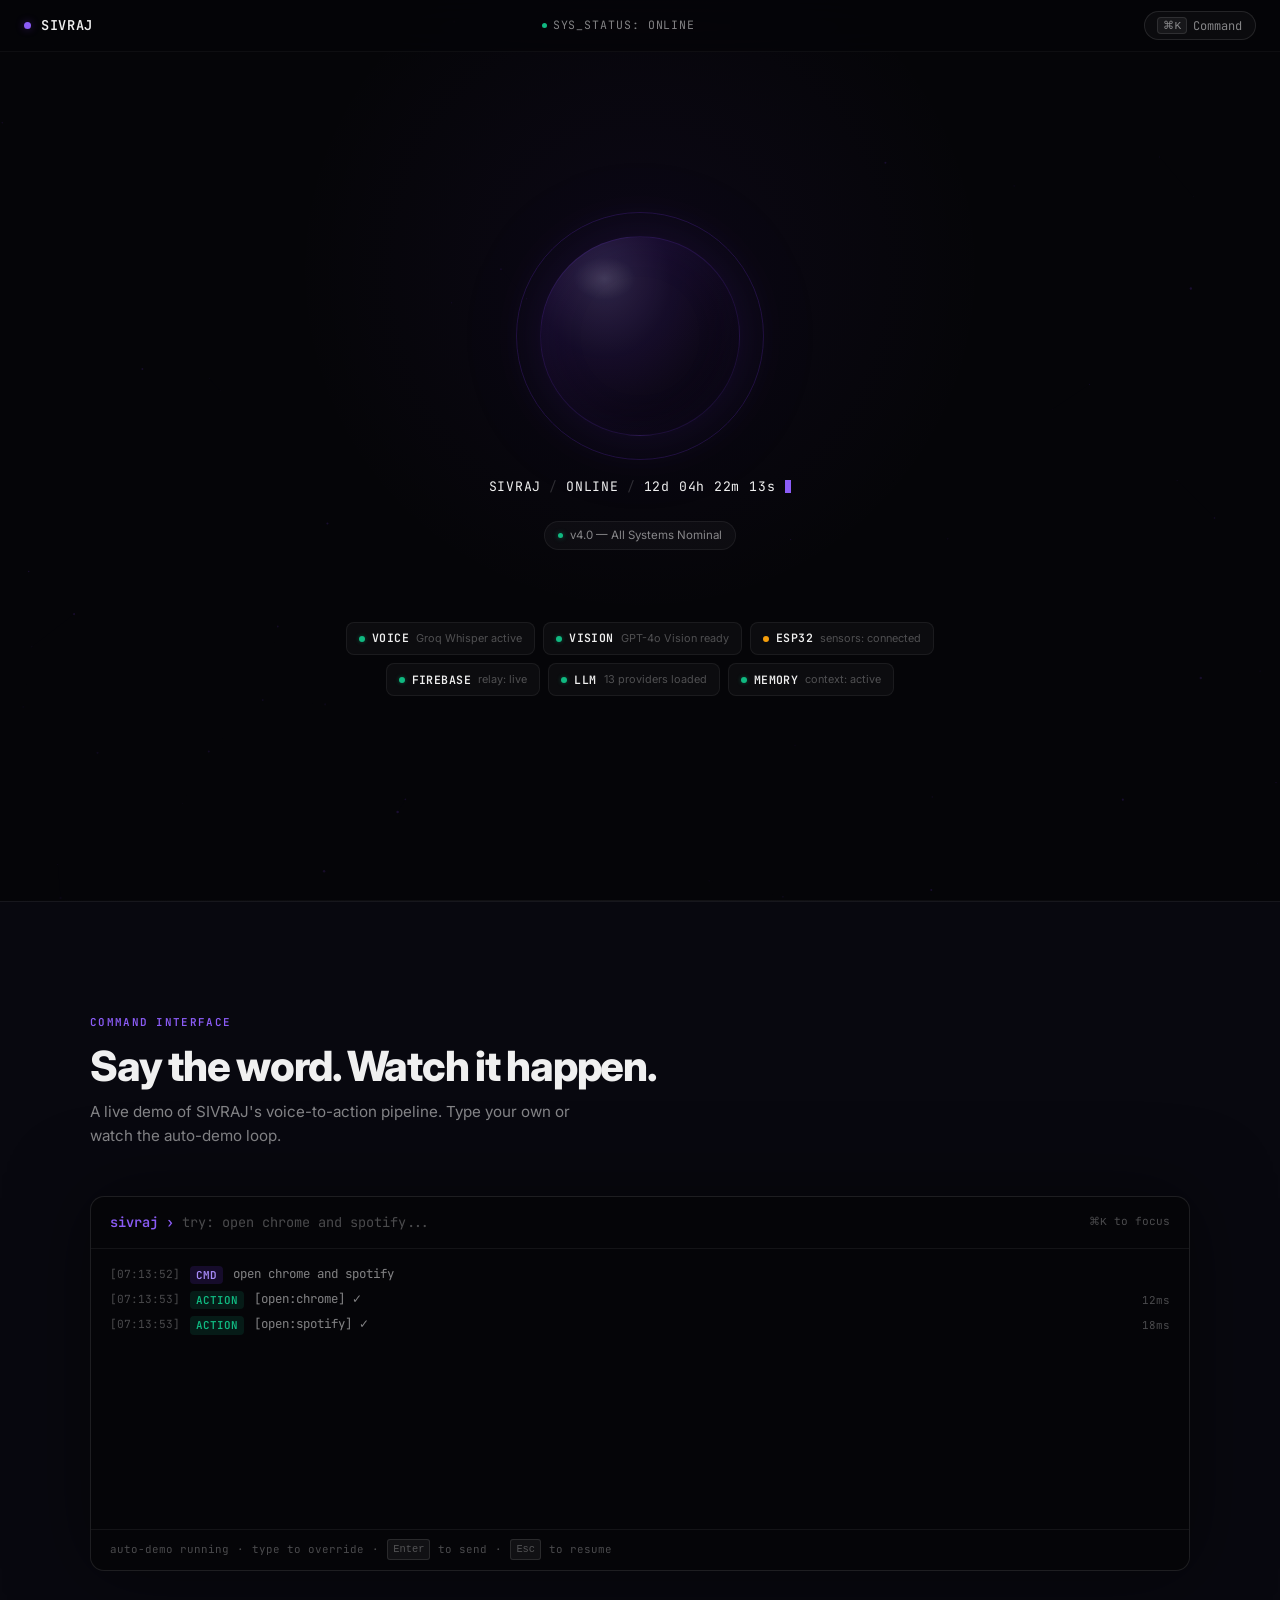
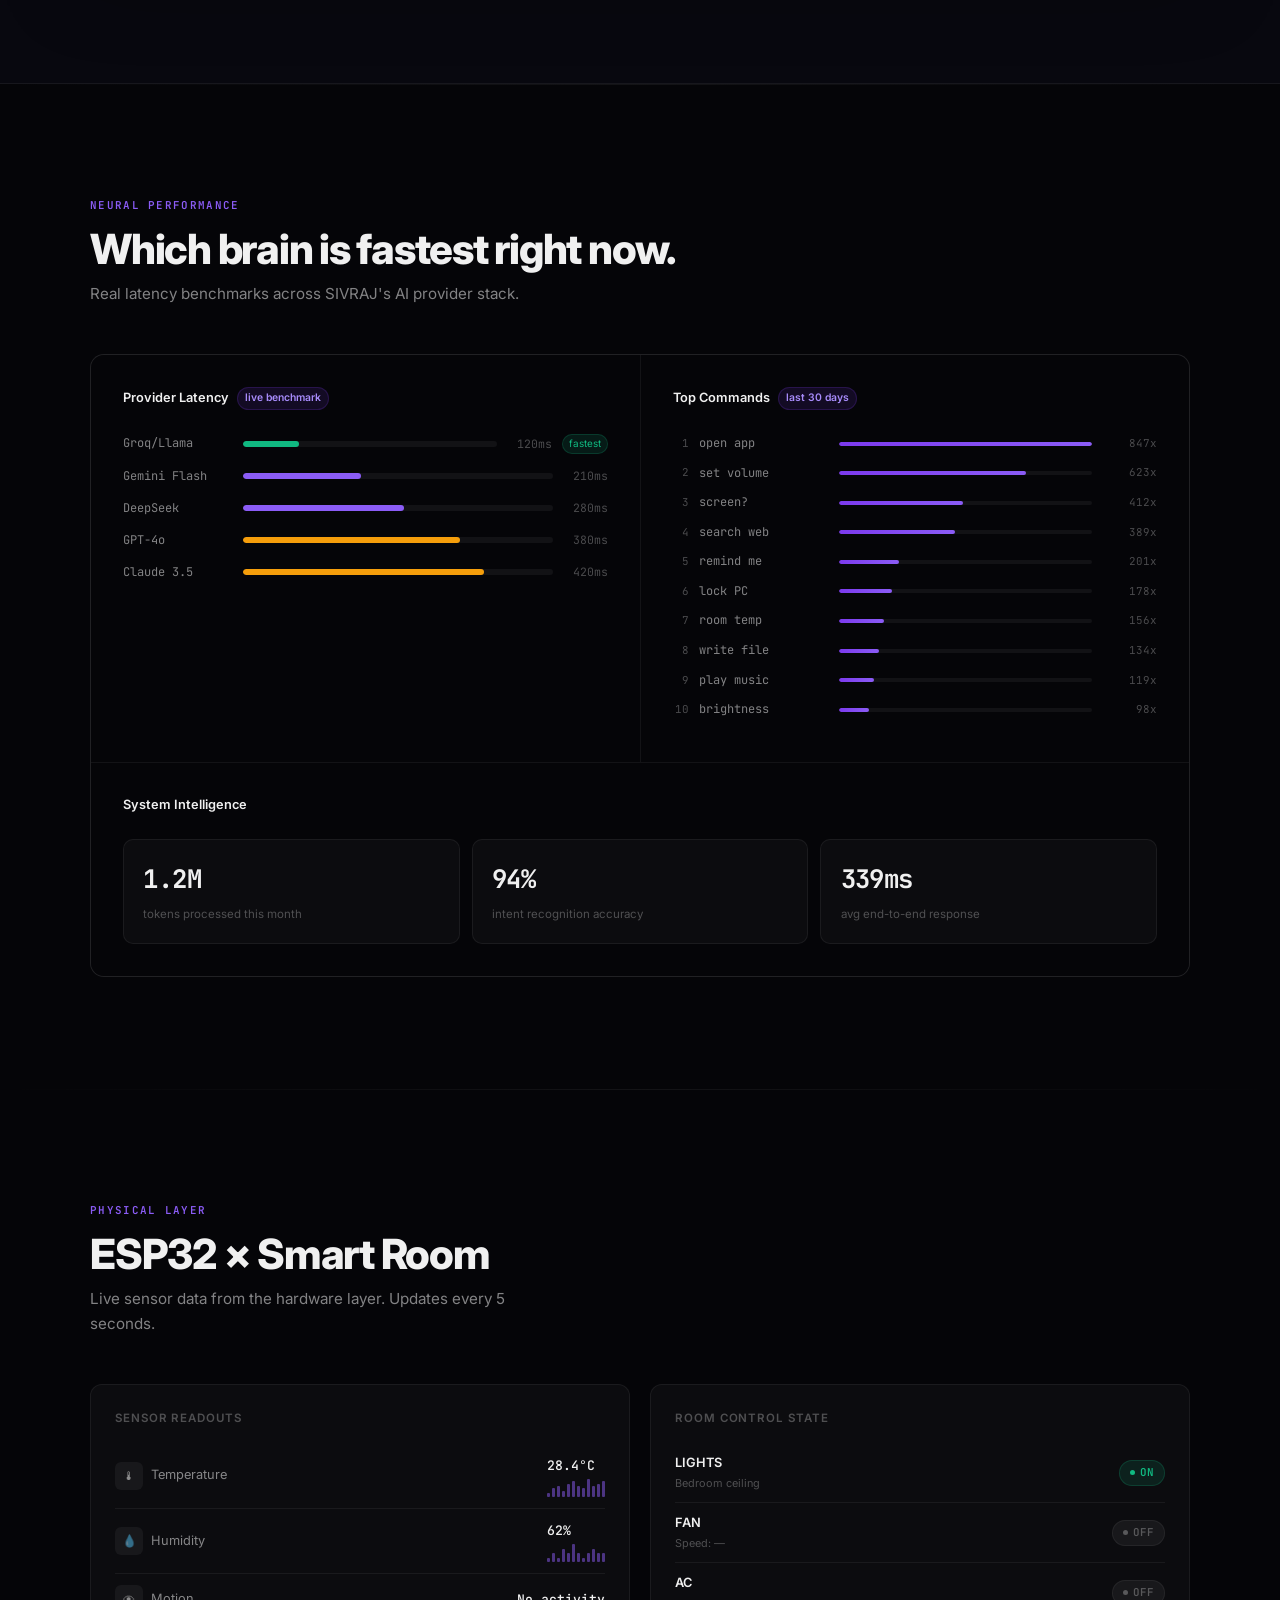
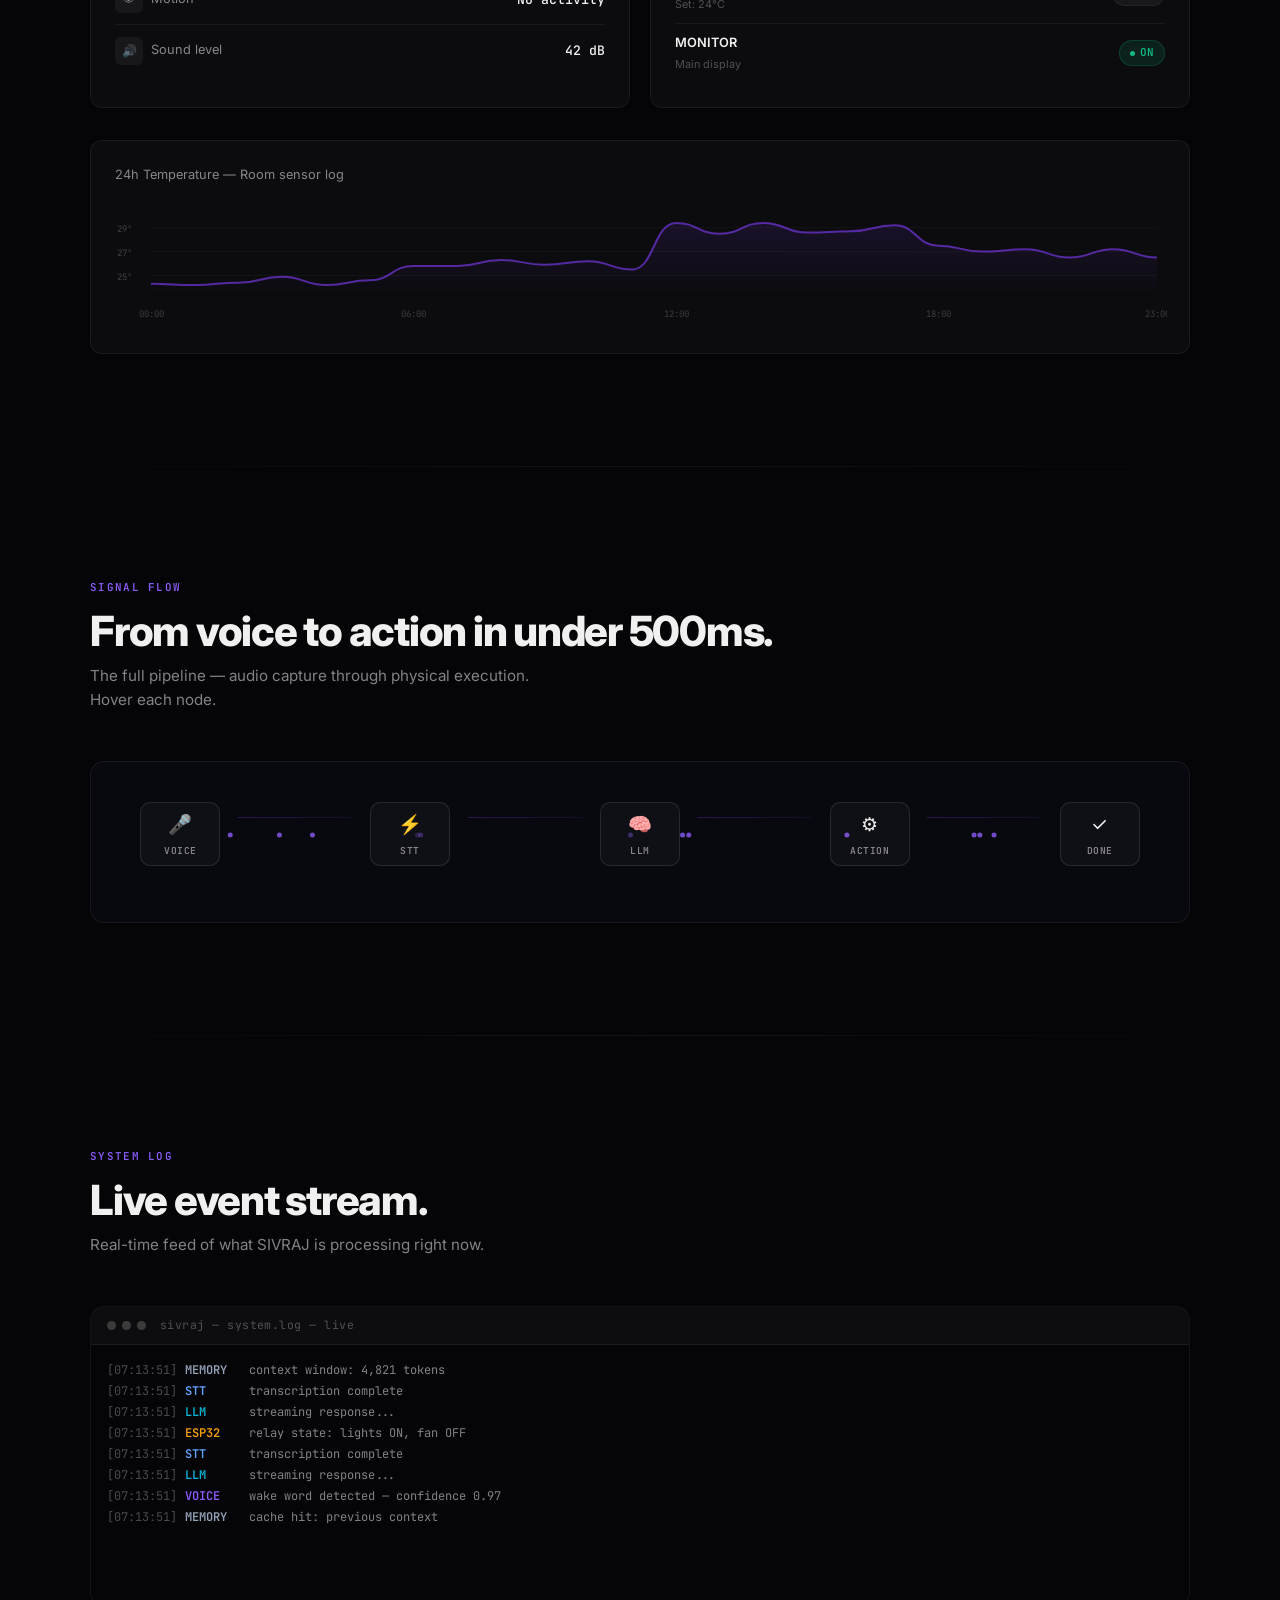
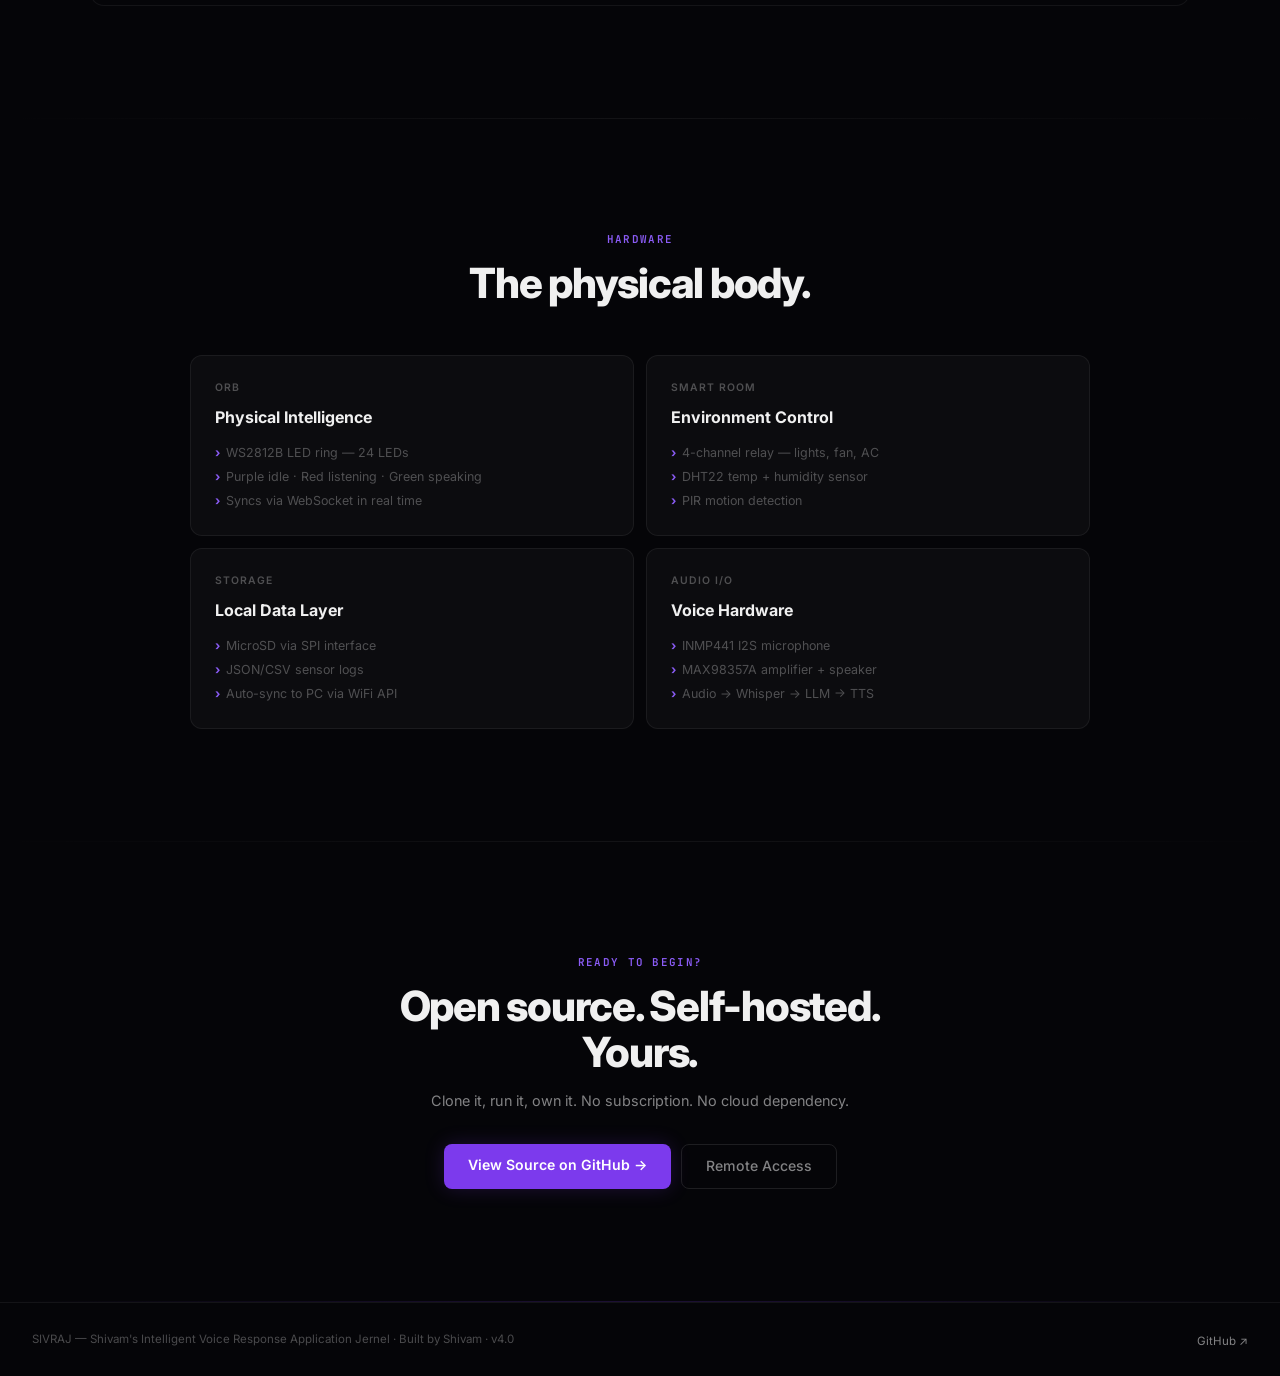
==== commit 1df221fc: "fix: correct footer acronym to Voice Response Application Jernel" ====
--- a/index.html
+++ b/index.html
@@ -221,7 +221,7 @@
 <!-- ═══ FOOTER ═══ -->
 <div class="footer-line"></div>
 <footer>
-  <div class="footer-left">SIVRAJ — Shivam's Intelligent Virtual Reasoning & Judgment · Built by Shivam · v4.0</div>
+  <div class="footer-left">SIVRAJ — Shivam's Intelligent Voice Response Application Jernel · Built by Shivam · v4.0</div>
   <div class="footer-right"><a href="https://github.com/cyberexplainn-ai/SIVRAJ">GitHub ↗</a></div>
 </footer>
 
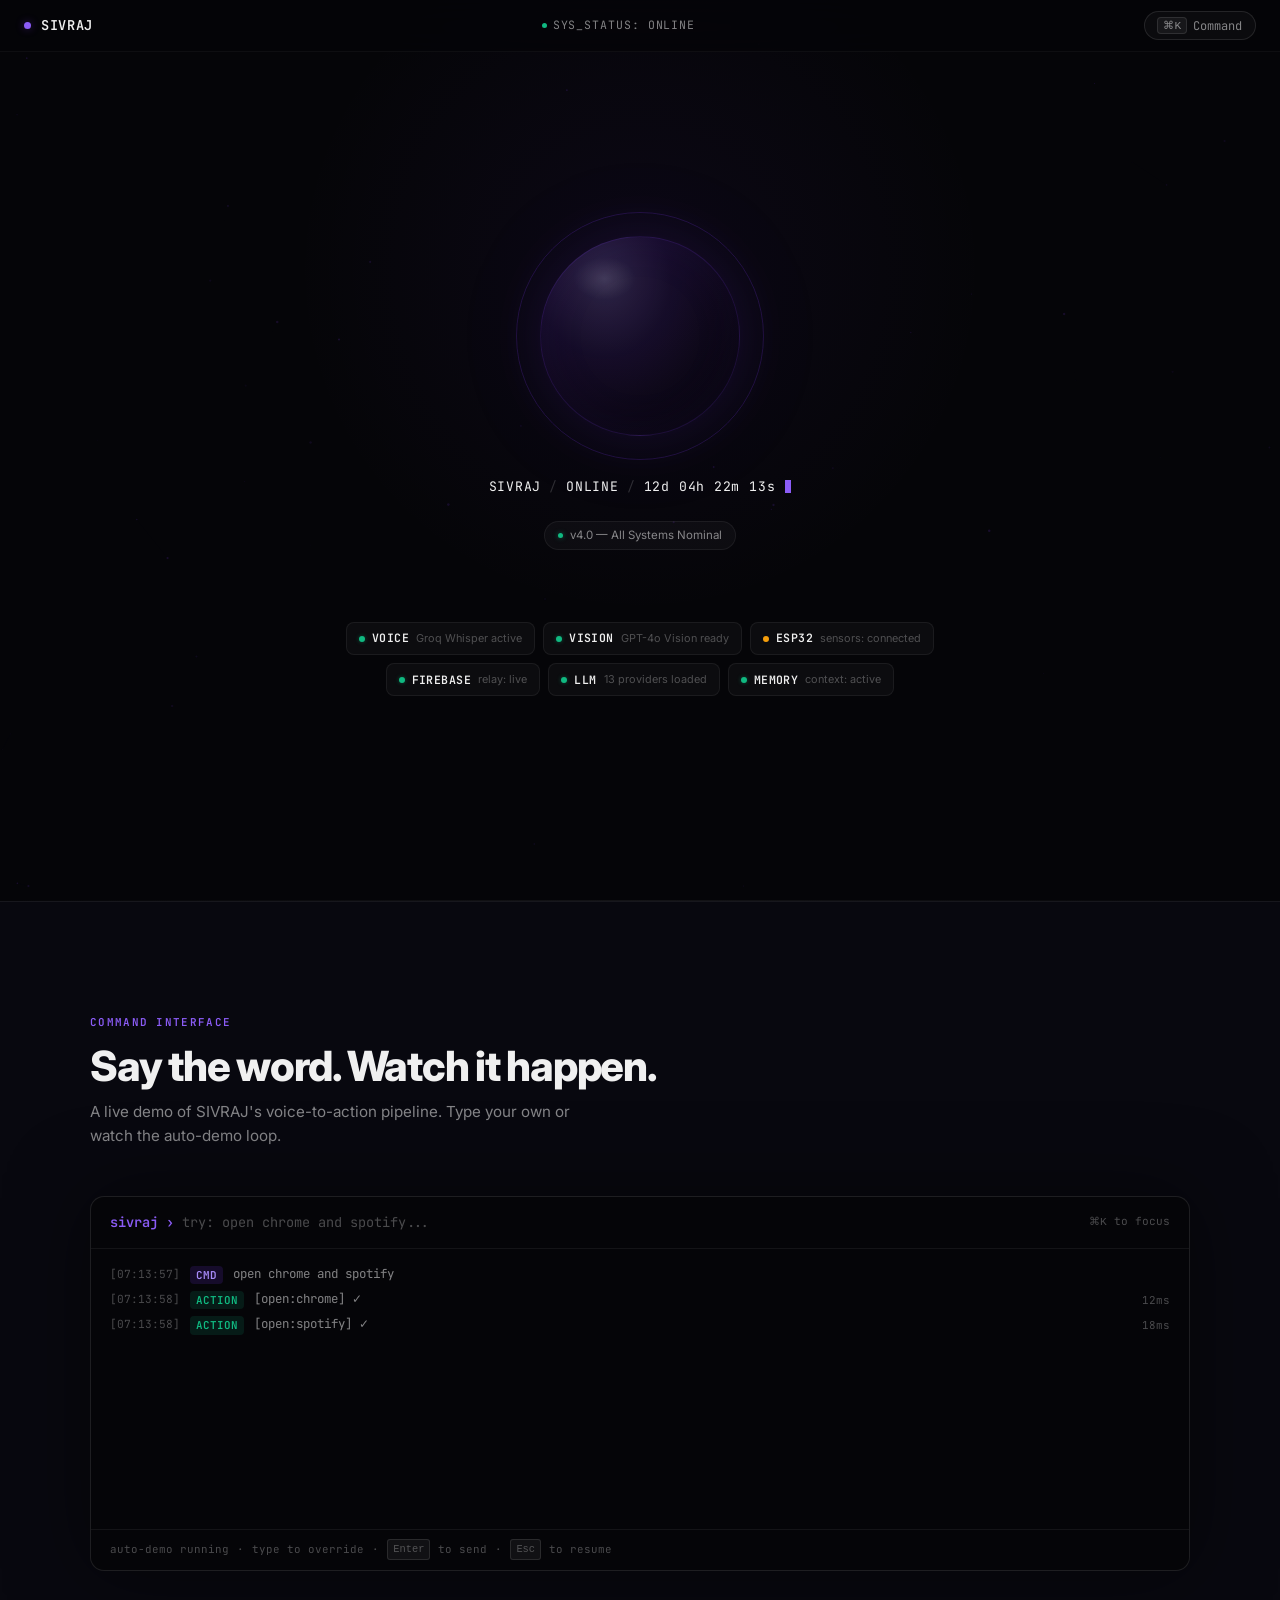
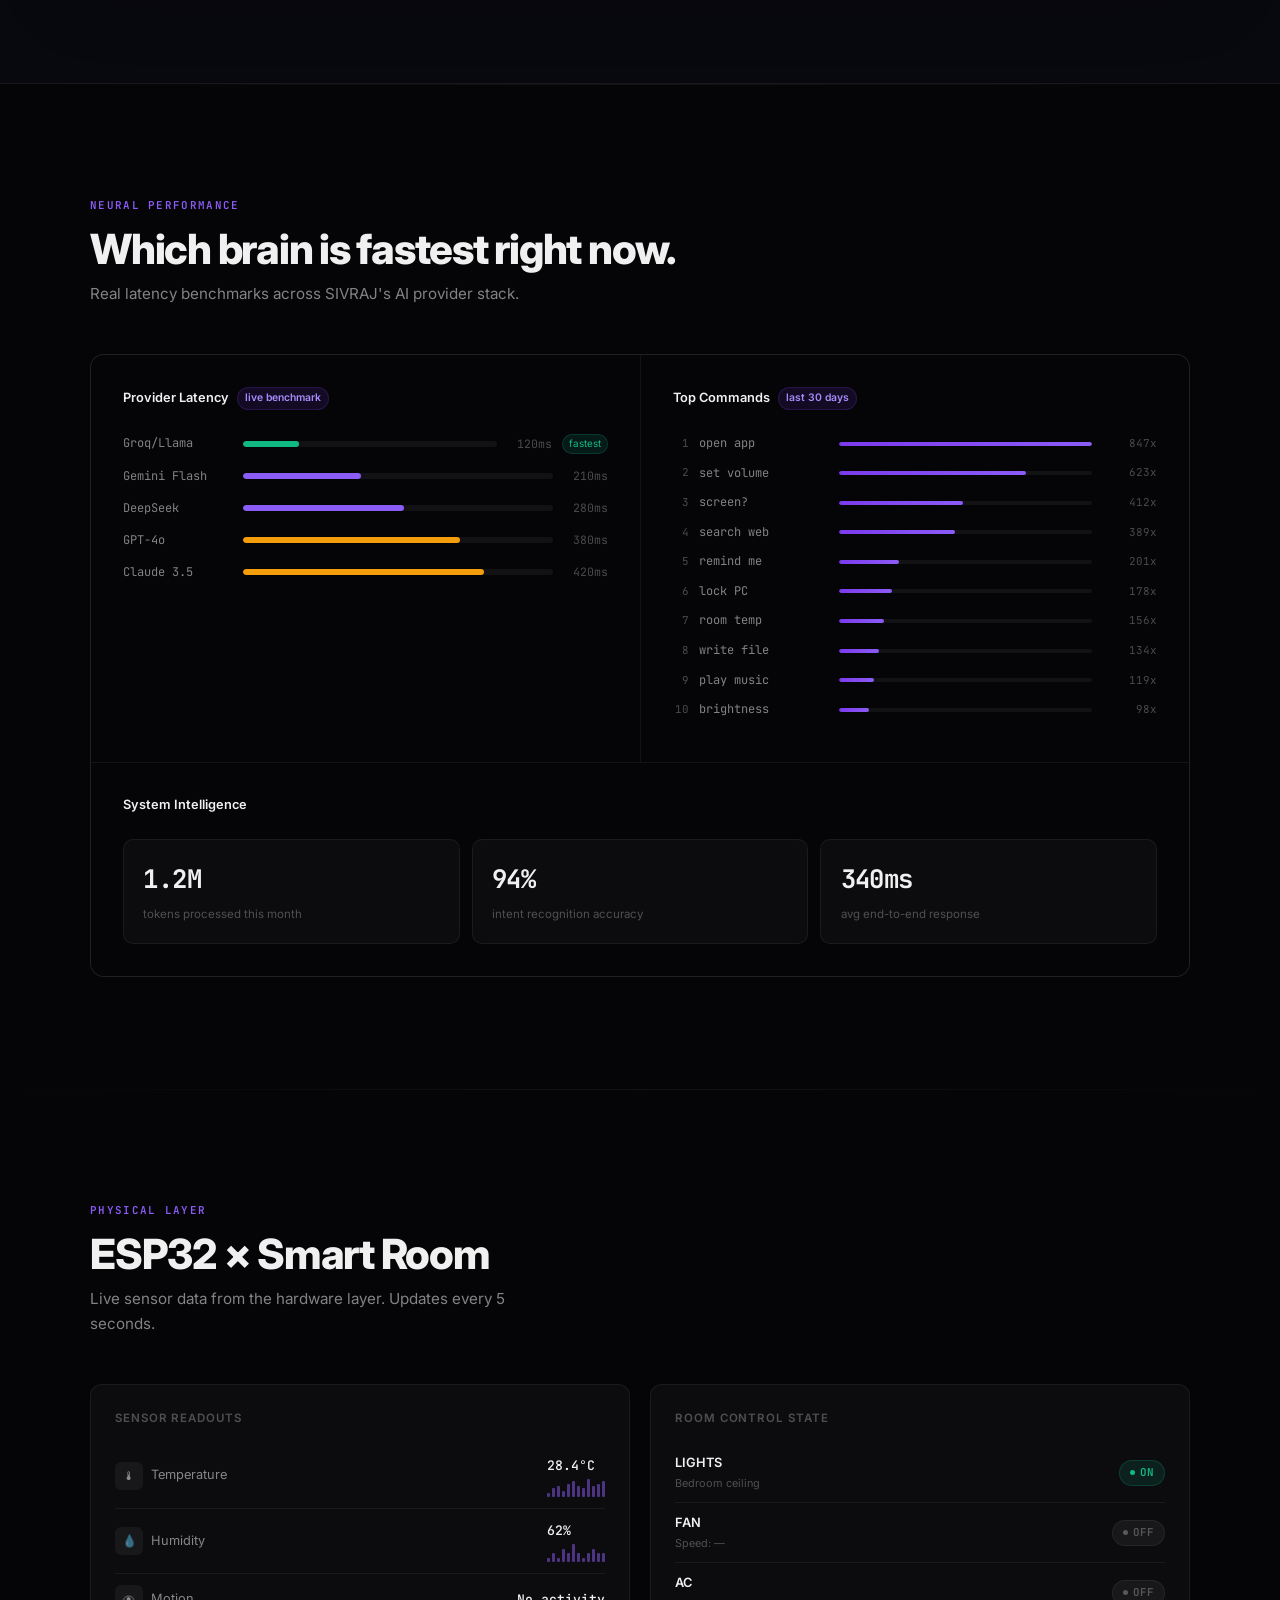
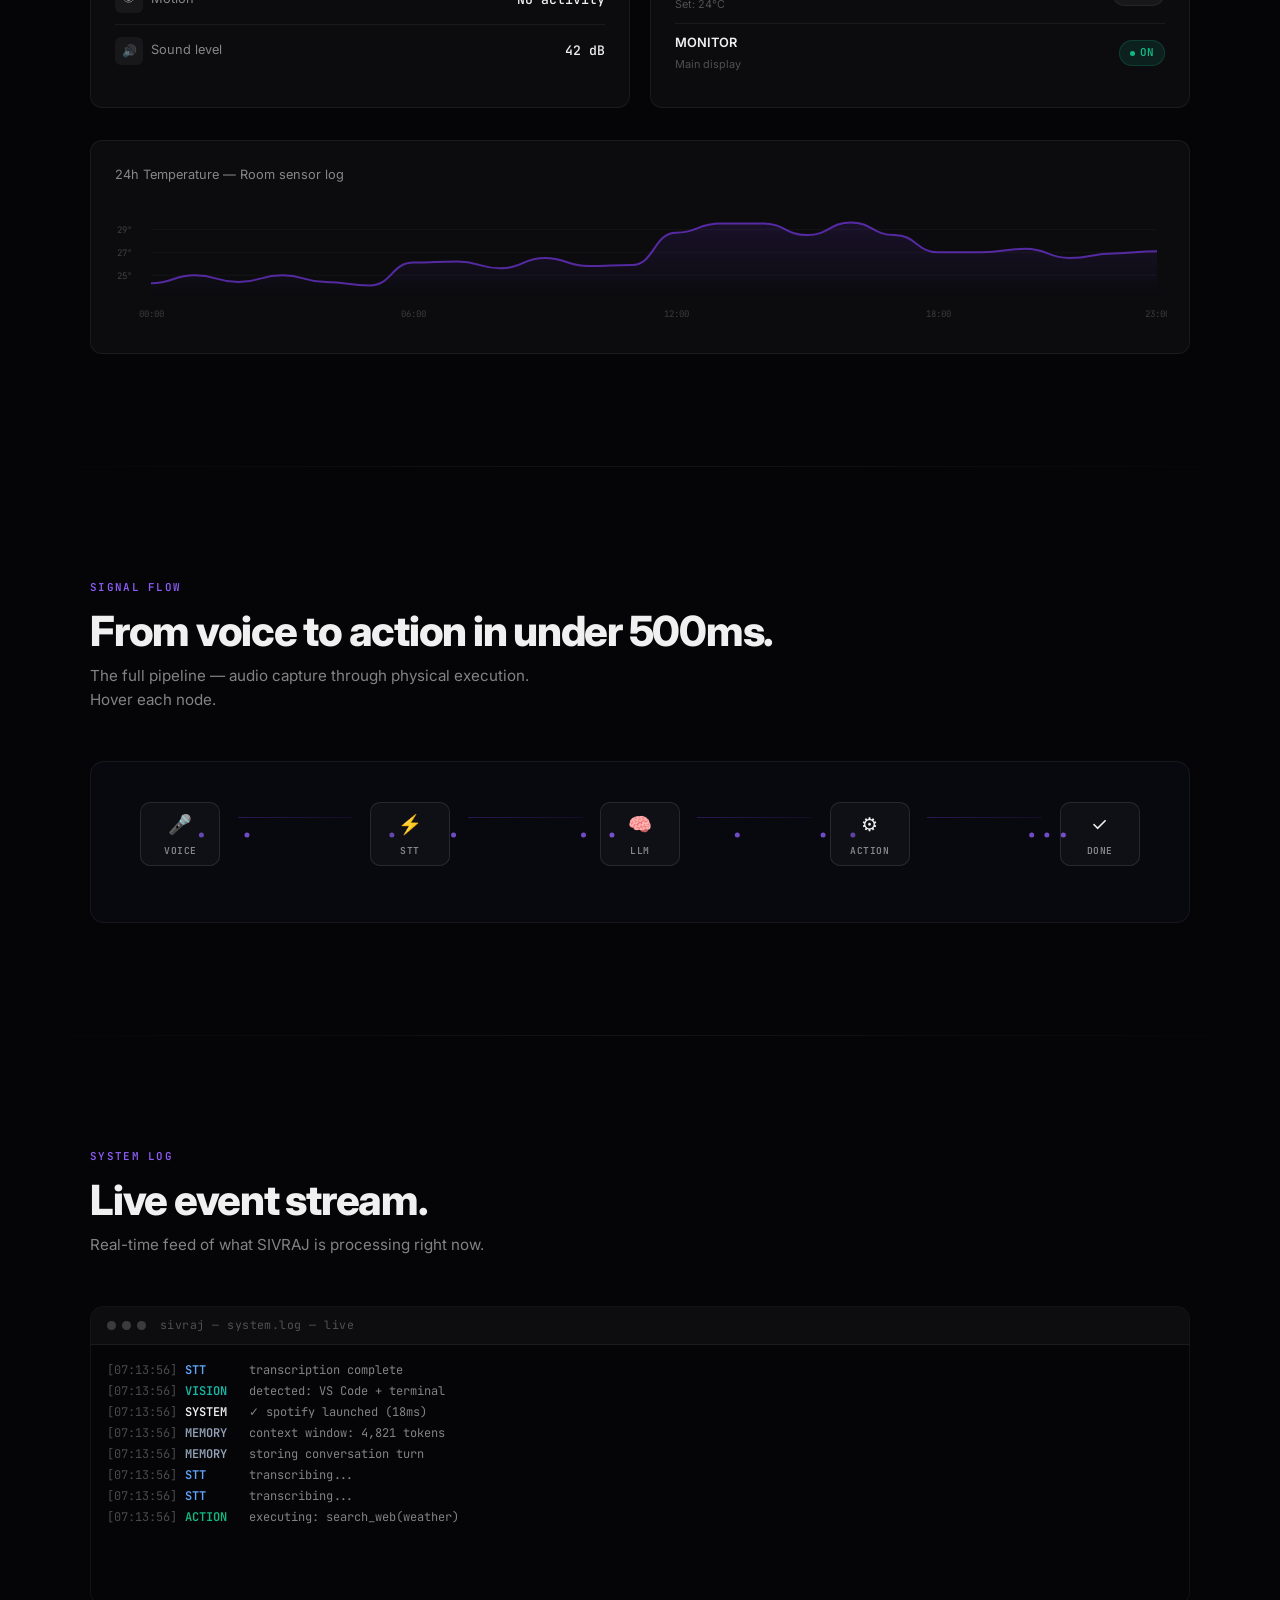
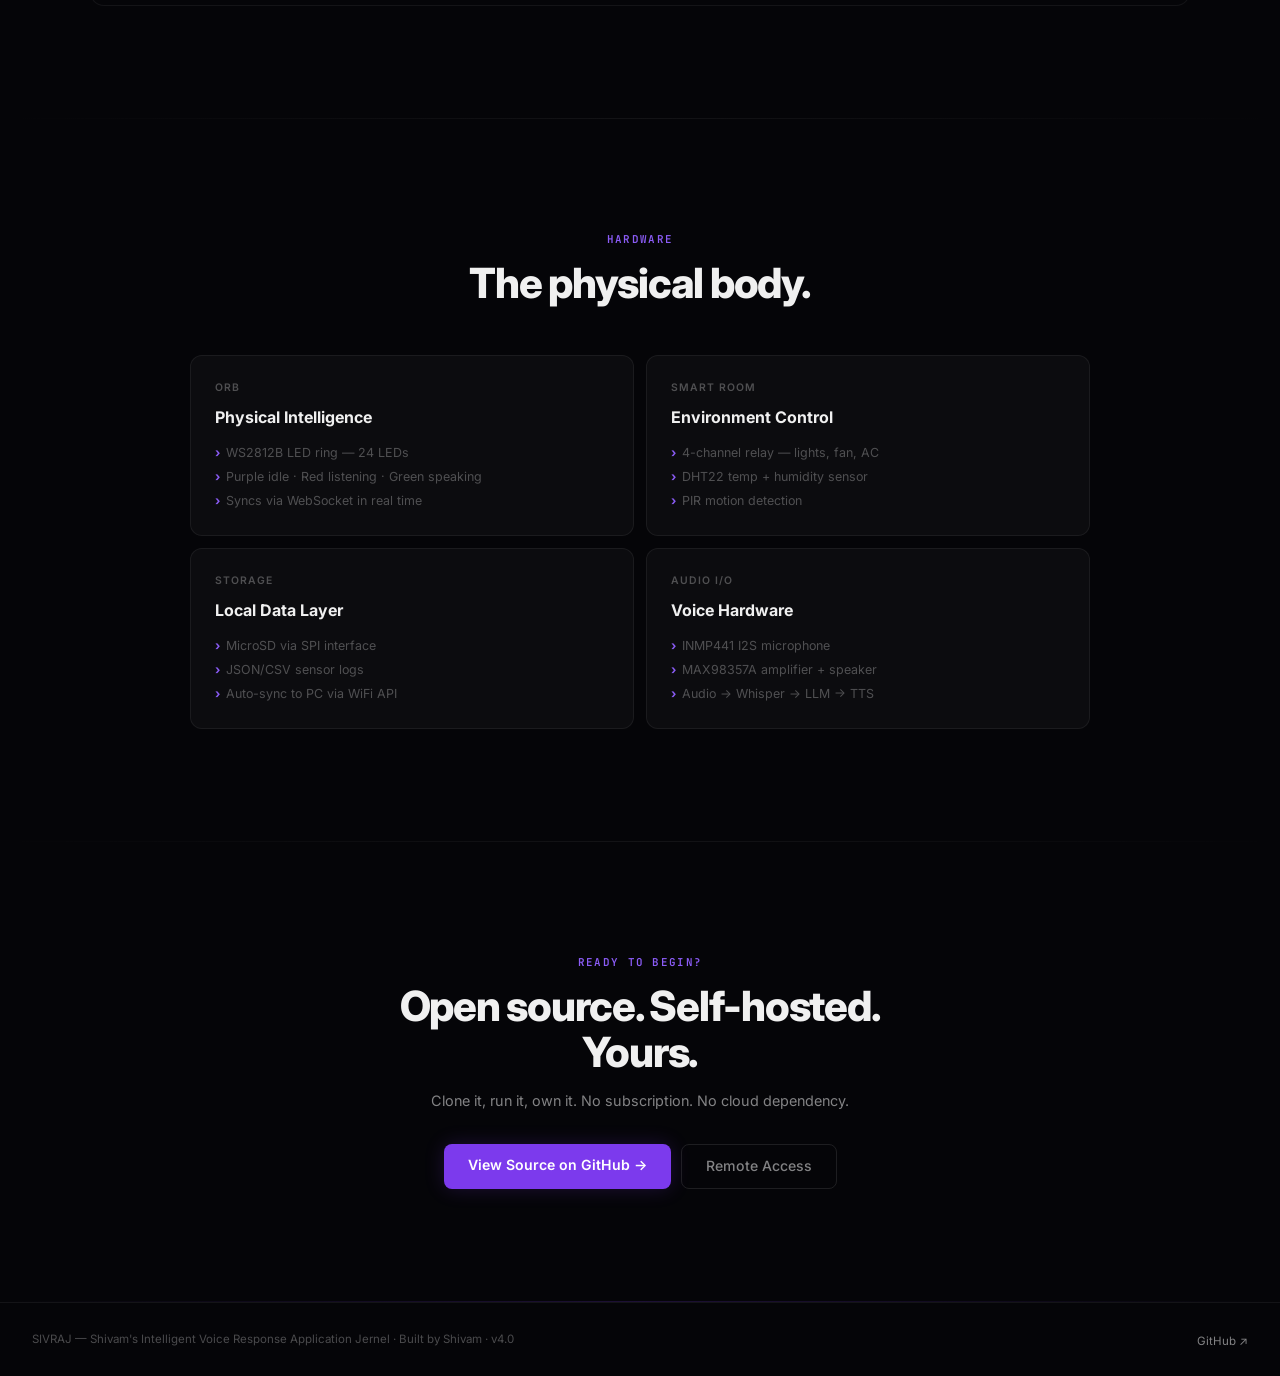
==== commit 48dd2247: "fix: update GitHub URLs from old cyberexplainn-ai to shivamm-cyber, fix LICENSE copyright" ====
--- a/index.html
+++ b/index.html
@@ -213,7 +213,7 @@
   <div class="sec-title" style="max-width:500px;margin:0 auto .8rem">Open source. Self-hosted. Yours.</div>
   <div style="color:var(--text2);font-size:.9rem">Clone it, run it, own it. No subscription. No cloud dependency.</div>
   <div style="display:flex;gap:10px;justify-content:center;margin-top:2rem;flex-wrap:wrap">
-    <a href="https://github.com/cyberexplainn-ai/SIVRAJ" style="padding:.65rem 1.5rem;border-radius:8px;background:var(--purple);color:#fff;font-weight:600;font-size:.88rem;transition:all .25s;box-shadow:0 0 20px rgba(124,58,237,0.2)">View Source on GitHub →</a>
+    <a href="https://github.com/shivamm-cyber/sivraj-site" style="padding:.65rem 1.5rem;border-radius:8px;background:var(--purple);color:#fff;font-weight:600;font-size:.88rem;transition:all .25s;box-shadow:0 0 20px rgba(124,58,237,0.2)">View Source on GitHub →</a>
     <a href="remote.html" style="padding:.65rem 1.5rem;border-radius:8px;background:transparent;color:var(--text2);font-weight:500;font-size:.88rem;border:1px solid var(--border2);transition:all .25s">Remote Access</a>
   </div>
 </section>
@@ -222,7 +222,7 @@
 <div class="footer-line"></div>
 <footer>
   <div class="footer-left">SIVRAJ — Shivam's Intelligent Voice Response Application Jernel · Built by Shivam · v4.0</div>
-  <div class="footer-right"><a href="https://github.com/cyberexplainn-ai/SIVRAJ">GitHub ↗</a></div>
+  <div class="footer-right"><a href="https://github.com/shivamm-cyber/sivraj-site">GitHub ↗</a></div>
 </footer>
 
 <script src="script.js"></script>
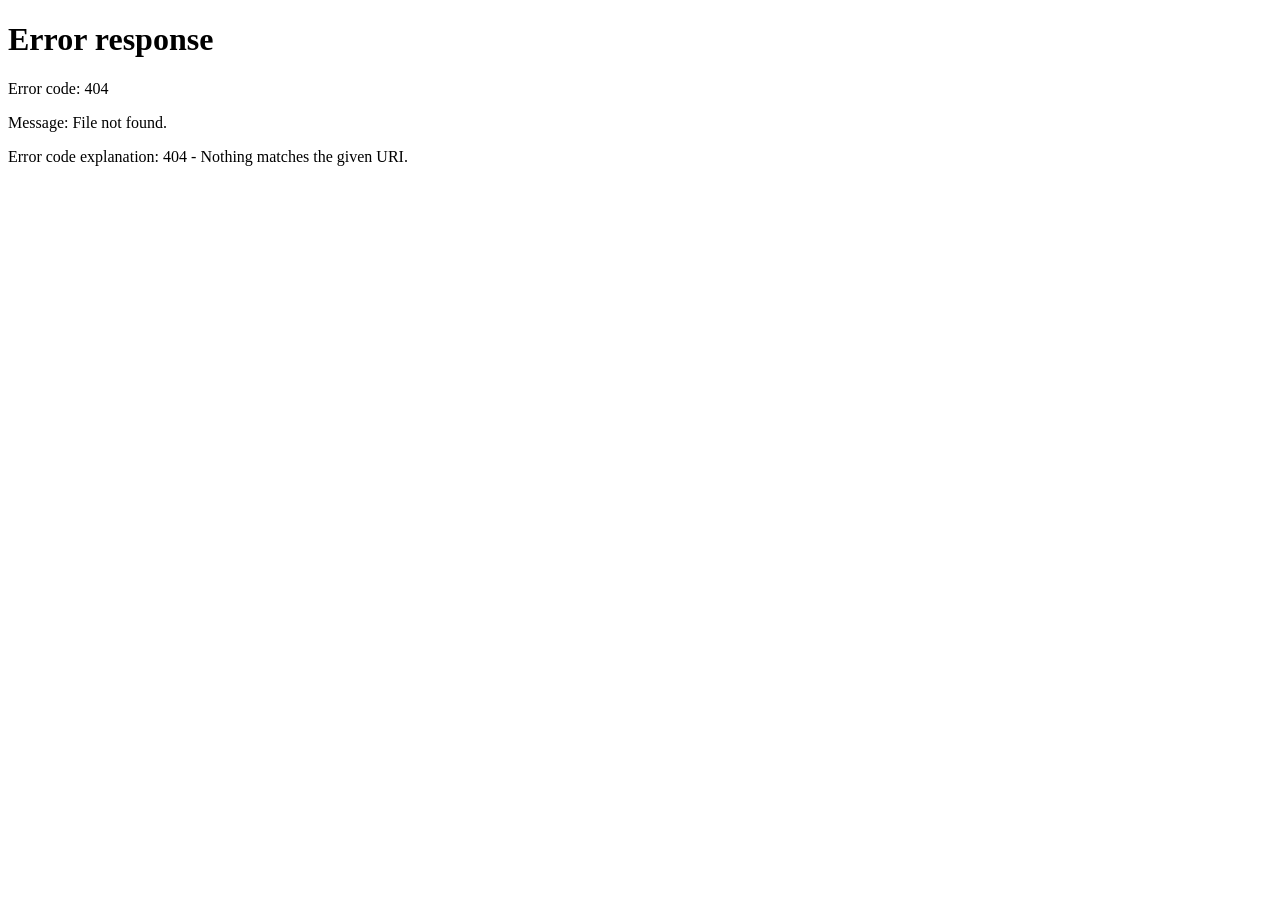
==== commit eb17ac58: "fix: rename index to landing, add redirect index → /dashboard for Vercel routing" ====
--- a/index.html
+++ b/index.html
@@ -1,230 +1,10 @@
 <!DOCTYPE html>
-<html lang="en">
+<html>
 <head>
-<meta charset="UTF-8"/>
-<meta name="viewport" content="width=device-width, initial-scale=1.0"/>
-<title>SIVRAJ — Autonomous Intelligence System</title>
-<meta name="description" content="SIVRAJ is an autonomous voice-first AI cockpit that controls your PC, sees your screen, and manages your room."/>
-<link rel="preconnect" href="https://fonts.googleapis.com"/>
-<link href="https://fonts.googleapis.com/css2?family=Inter:wght@300;400;500;600;700;800;900&family=JetBrains+Mono:wght@400;500;600&display=swap" rel="stylesheet"/>
-<link rel="stylesheet" href="styles.css"/>
+<meta http-equiv="refresh" content="0;url=/dashboard"/>
+<title>SIVRAJ — Redirecting...</title>
 </head>
-<body>
-
-<!-- ═══ CMD PALETTE OVERLAY ═══ -->
-<div class="cmd-overlay" id="cmdOverlay">
-  <div class="cmd-palette">
-    <div class="cmd-palette-input-wrap">
-      <span class="cmd-palette-prefix">sivraj ›</span>
-      <input class="cmd-palette-input" id="cmdPaletteInput" placeholder="type a command..." autocomplete="off" spellcheck="false"/>
-      <span class="cmd-palette-esc"><kbd>esc</kbd> close</span>
-    </div>
-    <div class="cmd-palette-log" id="cmdPaletteLog"></div>
-  </div>
-</div>
-
-<!-- ═══ NAV ═══ -->
-<nav id="mainNav">
-  <div class="nav-brand"><span class="nav-glow-dot"></span>SIVRAJ</div>
-  <div class="nav-status"><span class="nav-status-dot"></span>SYS_STATUS: ONLINE</div>
-  <button class="nav-cmd-btn" id="navCmdBtn"><kbd>⌘K</kbd> Command</button>
-</nav>
-
-<!-- ═══ SECTION 1: HERO ═══ -->
-<section class="hero">
-  <canvas id="particles"></canvas>
-  <div class="hero-ambient"></div>
-  <div class="hero-content">
-    <div class="orb-wrap">
-      <div class="orb-ring"></div><div class="orb-ring"></div><div class="orb-ring"></div>
-      <div class="orb" id="orb"></div>
-    </div>
-    <div class="uptime-display">
-      <span class="uptime-val">SIVRAJ</span><span class="uptime-sep">/</span>
-      <span class="uptime-val">ONLINE</span><span class="uptime-sep">/</span>
-      <span id="uptimeStr" class="uptime-val">0d 00h 00m 00s</span>
-      <span class="uptime-cursor"></span>
-    </div>
-    <div class="hero-tag"><span class="dot-green"></span>v4.0 — All Systems Nominal</div>
-    <div class="module-grid">
-      <div class="mod-card"><span class="mod-dot dot-g"></span><span class="mod-name">VOICE</span><span class="mod-status">Groq Whisper active</span></div>
-      <div class="mod-card"><span class="mod-dot dot-g"></span><span class="mod-name">VISION</span><span class="mod-status">GPT-4o Vision ready</span></div>
-      <div class="mod-card"><span class="mod-dot dot-a"></span><span class="mod-name">ESP32</span><span class="mod-status">sensors: connected</span></div>
-      <div class="mod-card"><span class="mod-dot dot-g"></span><span class="mod-name">FIREBASE</span><span class="mod-status">relay: live</span></div>
-      <div class="mod-card"><span class="mod-dot dot-g"></span><span class="mod-name">LLM</span><span class="mod-status">13 providers loaded</span></div>
-      <div class="mod-card"><span class="mod-dot dot-g"></span><span class="mod-name">MEMORY</span><span class="mod-status">context: active</span></div>
-    </div>
-  </div>
-</section>
-
-<div class="sec-divider"></div>
-
-<!-- ═══ SECTION 2: COMMAND INTERFACE ═══ -->
-<section class="sec cmd-section">
-  <div class="sec-inner">
-    <div class="sec-head reveal">
-      <div class="sec-label">Command Interface</div>
-      <div class="sec-title">Say the word. Watch it happen.</div>
-      <div class="sec-sub">A live demo of SIVRAJ's voice-to-action pipeline. Type your own or watch the auto-demo loop.</div>
-    </div>
-    <div class="cmd-panel reveal">
-      <div class="cmd-bar-wrap">
-        <span class="cmd-prefix">sivraj ›</span>
-        <input class="cmd-input" id="cmdInput" placeholder="try: open chrome and spotify..." autocomplete="off" spellcheck="false"/>
-        <span class="cmd-shortcut"><kbd>⌘K</kbd> to focus</span>
-      </div>
-      <div class="cmd-log" id="cmdLog"></div>
-      <div class="cmd-hint"><span>auto-demo running</span><span>·</span><span>type to override</span><span>·</span><kbd>Enter</kbd> to send<span>·</span><kbd>Esc</kbd> to resume</div>
-    </div>
-  </div>
-</section>
-
-<div class="sec-divider"></div>
-
-<!-- ═══ SECTION 3: INTELLIGENCE ═══ -->
-<section class="sec">
-  <div class="sec-inner">
-    <div class="sec-head reveal">
-      <div class="sec-label">Neural Performance</div>
-      <div class="sec-title">Which brain is fastest right now.</div>
-      <div class="sec-sub">Real latency benchmarks across SIVRAJ's AI provider stack.</div>
-    </div>
-    <div class="intel-grid reveal">
-      <div class="intel-card">
-        <div class="intel-title">Provider Latency <span>live benchmark</span></div>
-        <div id="latencyBars"></div>
-      </div>
-      <div class="intel-card">
-        <div class="intel-title">Top Commands <span>last 30 days</span></div>
-        <div id="freqBars"></div>
-      </div>
-      <div class="intel-card full">
-        <div class="intel-title">System Intelligence</div>
-        <div class="metric-row">
-          <div class="metric-card"><div class="metric-val" data-target="1.2" data-suffix="M">0</div><div class="metric-lbl">tokens processed this month</div></div>
-          <div class="metric-card"><div class="metric-val" data-target="94" data-suffix="%">0</div><div class="metric-lbl">intent recognition accuracy</div></div>
-          <div class="metric-card"><div class="metric-val" data-target="340" data-suffix="ms">0</div><div class="metric-lbl">avg end-to-end response</div></div>
-        </div>
-      </div>
-    </div>
-  </div>
-</section>
-
-<div class="sec-divider"></div>
-
-<!-- ═══ SECTION 4: SENSOR & ROOM ═══ -->
-<section class="sec">
-  <div class="sec-inner">
-    <div class="sec-head reveal">
-      <div class="sec-label">Physical Layer</div>
-      <div class="sec-title">ESP32 × Smart Room</div>
-      <div class="sec-sub">Live sensor data from the hardware layer. Updates every 5 seconds.</div>
-    </div>
-    <div class="sensor-grid reveal">
-      <div class="sensor-panel">
-        <div style="font-size:.72rem;font-weight:600;color:var(--text3);letter-spacing:.08em;text-transform:uppercase;margin-bottom:1rem">Sensor Readouts</div>
-        <div class="sensor-row"><div class="sensor-key"><div class="sensor-icon">🌡</div>Temperature</div><div><div class="sensor-val" id="sTemp">28.4°C</div><div class="sparkline" id="sparkTemp"></div></div></div>
-        <div class="sensor-row"><div class="sensor-key"><div class="sensor-icon">💧</div>Humidity</div><div><div class="sensor-val" id="sHum">62%</div><div class="sparkline" id="sparkHum"></div></div></div>
-        <div class="sensor-row"><div class="sensor-key"><div class="sensor-icon">👁</div>Motion</div><div class="sensor-val" id="sMotion">No activity</div></div>
-        <div class="sensor-row"><div class="sensor-key"><div class="sensor-icon">🔊</div>Sound level</div><div class="sensor-val" id="sSound">42 dB</div></div>
-      </div>
-      <div class="toggle-panel">
-        <div style="font-size:.72rem;font-weight:600;color:var(--text3);letter-spacing:.08em;text-transform:uppercase;margin-bottom:1rem">Room Control State</div>
-        <div class="toggle-row"><div class="toggle-left"><div class="toggle-name">LIGHTS</div><div class="toggle-sub">Bedroom ceiling</div></div><div class="toggle-pill pill-on"><span class="pill-dot"></span>ON</div></div>
-        <div class="toggle-row"><div class="toggle-left"><div class="toggle-name">FAN</div><div class="toggle-sub">Speed: —</div></div><div class="toggle-pill pill-off"><span class="pill-dot"></span>OFF</div></div>
-        <div class="toggle-row"><div class="toggle-left"><div class="toggle-name">AC</div><div class="toggle-sub">Set: 24°C</div></div><div class="toggle-pill pill-off"><span class="pill-dot"></span>OFF</div></div>
-        <div class="toggle-row"><div class="toggle-left"><div class="toggle-name">MONITOR</div><div class="toggle-sub">Main display</div></div><div class="toggle-pill pill-on"><span class="pill-dot"></span>ON</div></div>
-      </div>
-    </div>
-    <div class="temp-chart-wrap reveal">
-      <div class="temp-chart-title">24h Temperature — Room sensor log</div>
-      <canvas id="tempChart"></canvas>
-    </div>
-  </div>
-</section>
-
-<div class="sec-divider"></div>
-
-<!-- ═══ SECTION 5: PIPELINE ═══ -->
-<section class="sec">
-  <div class="sec-inner">
-    <div class="sec-head reveal">
-      <div class="sec-label">Signal Flow</div>
-      <div class="sec-title">From voice to action in under 500ms.</div>
-      <div class="sec-sub">The full pipeline — audio capture through physical execution. Hover each node.</div>
-    </div>
-    <div class="pipeline-wrap reveal" id="pipelineWrap">
-      <canvas id="dotsCanvas"></canvas>
-      <div class="pipeline-nodes">
-        <div class="pipe-node" data-tip="Captures audio via INMP441 I2S mic. Wake word: Sivraj" data-lat="~0ms" data-tech="PyAudio + Porcupine"><div class="pipe-node-box"><span class="pipe-node-icon">🎤</span><span class="pipe-node-label">VOICE</span></div><div class="pipe-tooltip"></div></div>
-        <div class="pipe-connector"></div>
-        <div class="pipe-node" data-tip="Speech-to-text via Groq Whisper API" data-lat="~80ms" data-tech="Groq Whisper"><div class="pipe-node-box"><span class="pipe-node-icon">⚡</span><span class="pipe-node-label">STT</span></div><div class="pipe-tooltip"></div></div>
-        <div class="pipe-connector"></div>
-        <div class="pipe-node" data-tip="Intent classification and response generation" data-lat="~120ms" data-tech="13 providers"><div class="pipe-node-box"><span class="pipe-node-icon">🧠</span><span class="pipe-node-label">LLM</span></div><div class="pipe-tooltip"></div></div>
-        <div class="pipe-connector"></div>
-        <div class="pipe-node" data-tip="Executes 28 system commands on your PC" data-lat="~10ms" data-tech="Python subprocess"><div class="pipe-node-box"><span class="pipe-node-icon">⚙</span><span class="pipe-node-label">ACTION</span></div><div class="pipe-tooltip"></div></div>
-        <div class="pipe-connector"></div>
-        <div class="pipe-node" data-tip="Task complete. Neural TTS speaks the result." data-lat="~40ms" data-tech="Neural TTS streaming"><div class="pipe-node-box"><span class="pipe-node-icon">✓</span><span class="pipe-node-label">DONE</span></div><div class="pipe-tooltip"></div></div>
-      </div>
-    </div>
-  </div>
-</section>
-
-<div class="sec-divider"></div>
-
-<!-- ═══ SECTION 6: SYSTEM LOG ═══ -->
-<section class="sec">
-  <div class="sec-inner">
-    <div class="sec-head reveal">
-      <div class="sec-label">System Log</div>
-      <div class="sec-title">Live event stream.</div>
-      <div class="sec-sub">Real-time feed of what SIVRAJ is processing right now.</div>
-    </div>
-    <div class="syslog-wrap reveal">
-      <div class="syslog-bar"><span class="syslog-dot sd-r"></span><span class="syslog-dot sd-y"></span><span class="syslog-dot sd-g"></span><span class="syslog-title">sivraj — system.log — live</span></div>
-      <div class="syslog-body" id="syslogBody"></div>
-    </div>
-  </div>
-</section>
-
-<div class="sec-divider"></div>
-
-<!-- ═══ SECTION 7: HARDWARE ═══ -->
-<section class="sec">
-  <div class="sec-inner">
-    <div class="sec-head reveal" style="text-align:center">
-      <div class="sec-label">Hardware</div>
-      <div class="sec-title">The physical body.</div>
-    </div>
-    <div class="hw-grid">
-      <div class="hw-card reveal"><div class="hw-cat">Orb</div><div class="hw-name">Physical Intelligence</div><ul class="hw-list"><li>WS2812B LED ring — 24 LEDs</li><li>Purple idle · Red listening · Green speaking</li><li>Syncs via WebSocket in real time</li></ul></div>
-      <div class="hw-card reveal"><div class="hw-cat">Smart Room</div><div class="hw-name">Environment Control</div><ul class="hw-list"><li>4-channel relay — lights, fan, AC</li><li>DHT22 temp + humidity sensor</li><li>PIR motion detection</li></ul></div>
-      <div class="hw-card reveal"><div class="hw-cat">Storage</div><div class="hw-name">Local Data Layer</div><ul class="hw-list"><li>MicroSD via SPI interface</li><li>JSON/CSV sensor logs</li><li>Auto-sync to PC via WiFi API</li></ul></div>
-      <div class="hw-card reveal"><div class="hw-cat">Audio I/O</div><div class="hw-name">Voice Hardware</div><ul class="hw-list"><li>INMP441 I2S microphone</li><li>MAX98357A amplifier + speaker</li><li>Audio → Whisper → LLM → TTS</li></ul></div>
-    </div>
-  </div>
-</section>
-
-<div class="sec-divider"></div>
-
-<!-- ═══ CTA ═══ -->
-<section class="sec" style="text-align:center;padding:7rem 2rem;position:relative">
-  <div class="sec-label" style="margin-bottom:.8rem">Ready to begin?</div>
-  <div class="sec-title" style="max-width:500px;margin:0 auto .8rem">Open source. Self-hosted. Yours.</div>
-  <div style="color:var(--text2);font-size:.9rem">Clone it, run it, own it. No subscription. No cloud dependency.</div>
-  <div style="display:flex;gap:10px;justify-content:center;margin-top:2rem;flex-wrap:wrap">
-    <a href="https://github.com/shivamm-cyber/sivraj-site" style="padding:.65rem 1.5rem;border-radius:8px;background:var(--purple);color:#fff;font-weight:600;font-size:.88rem;transition:all .25s;box-shadow:0 0 20px rgba(124,58,237,0.2)">View Source on GitHub →</a>
-    <a href="remote.html" style="padding:.65rem 1.5rem;border-radius:8px;background:transparent;color:var(--text2);font-weight:500;font-size:.88rem;border:1px solid var(--border2);transition:all .25s">Remote Access</a>
-  </div>
-</section>
-
-<!-- ═══ FOOTER ═══ -->
-<div class="footer-line"></div>
-<footer>
-  <div class="footer-left">SIVRAJ — Shivam's Intelligent Voice Response Application Jernel · Built by Shivam · v4.0</div>
-  <div class="footer-right"><a href="https://github.com/shivamm-cyber/sivraj-site">GitHub ↗</a></div>
-</footer>
-
-<script src="script.js"></script>
+<body style="background:#050510;color:#00f0ff;font-family:monospace;display:flex;align-items:center;justify-content:center;height:100vh">
+<p>Redirecting to SIVRAJ CIC Dashboard...</p>
 </body>
 </html>
